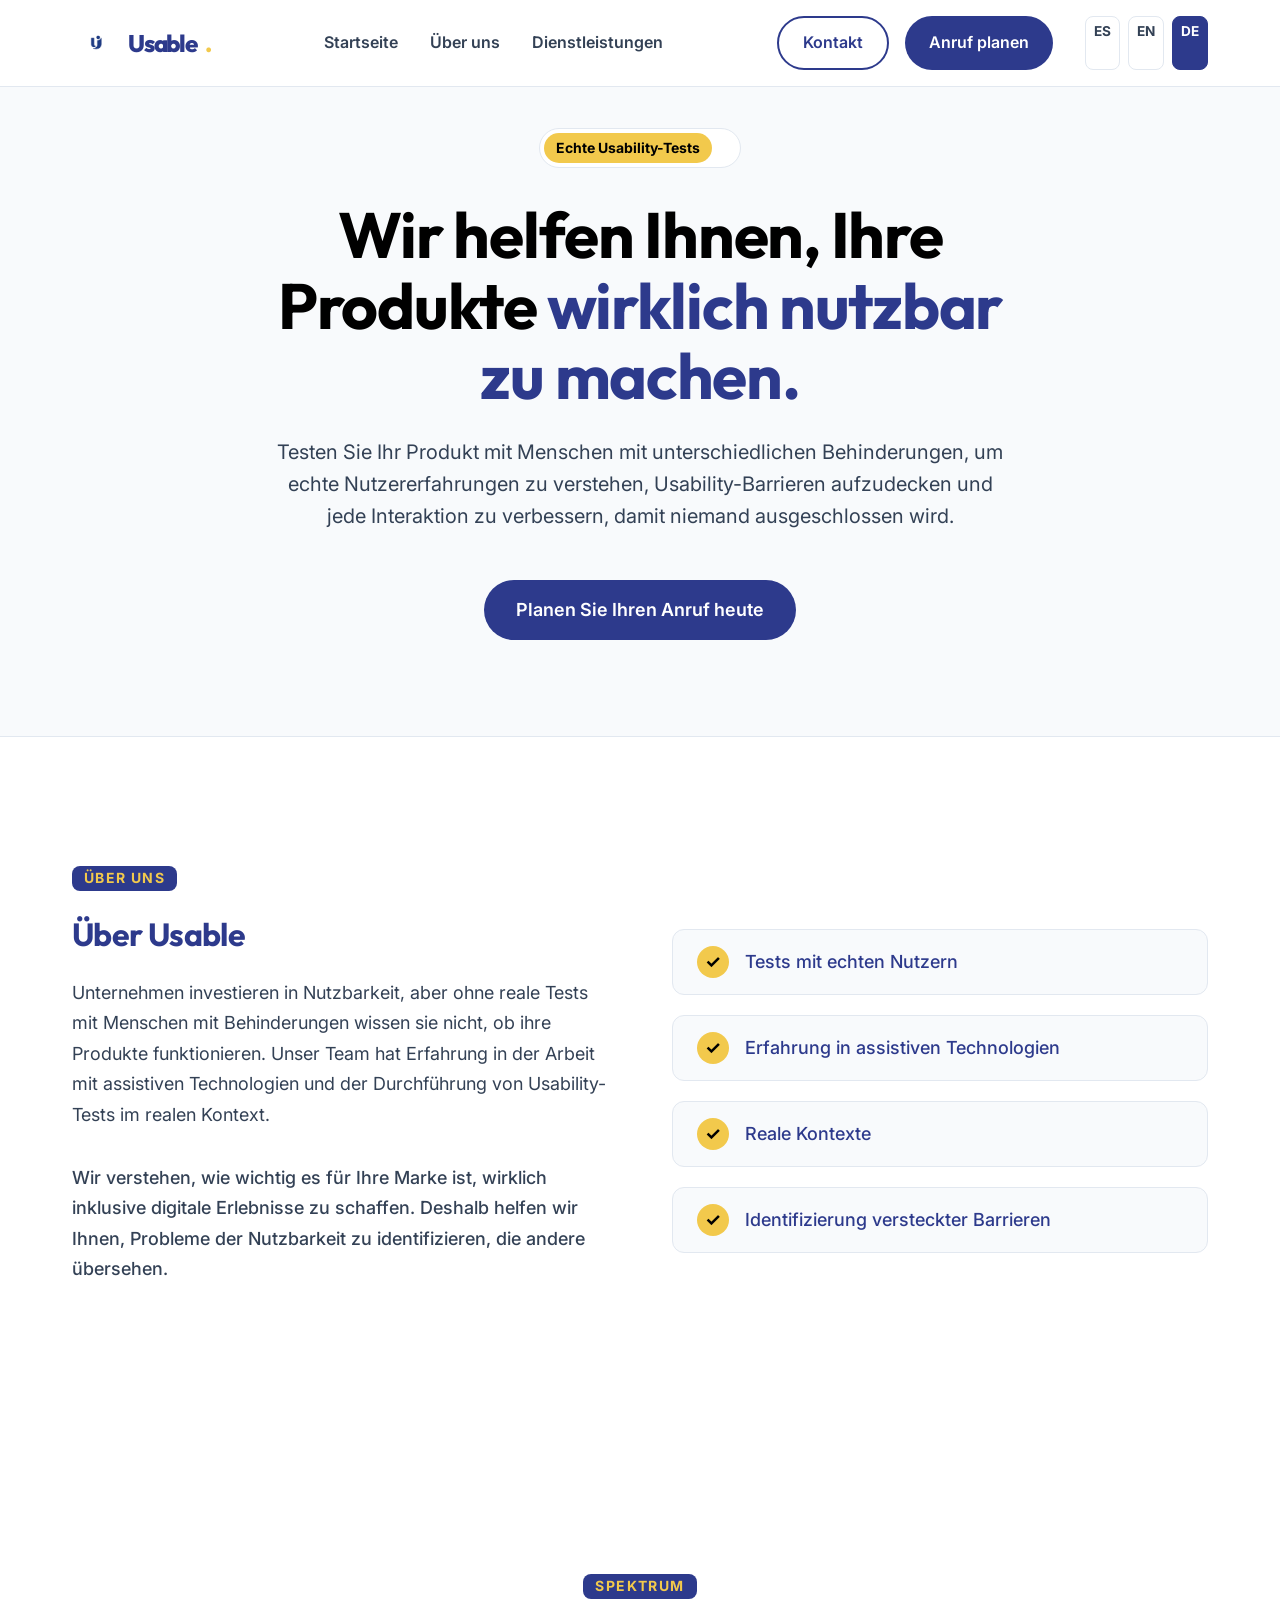
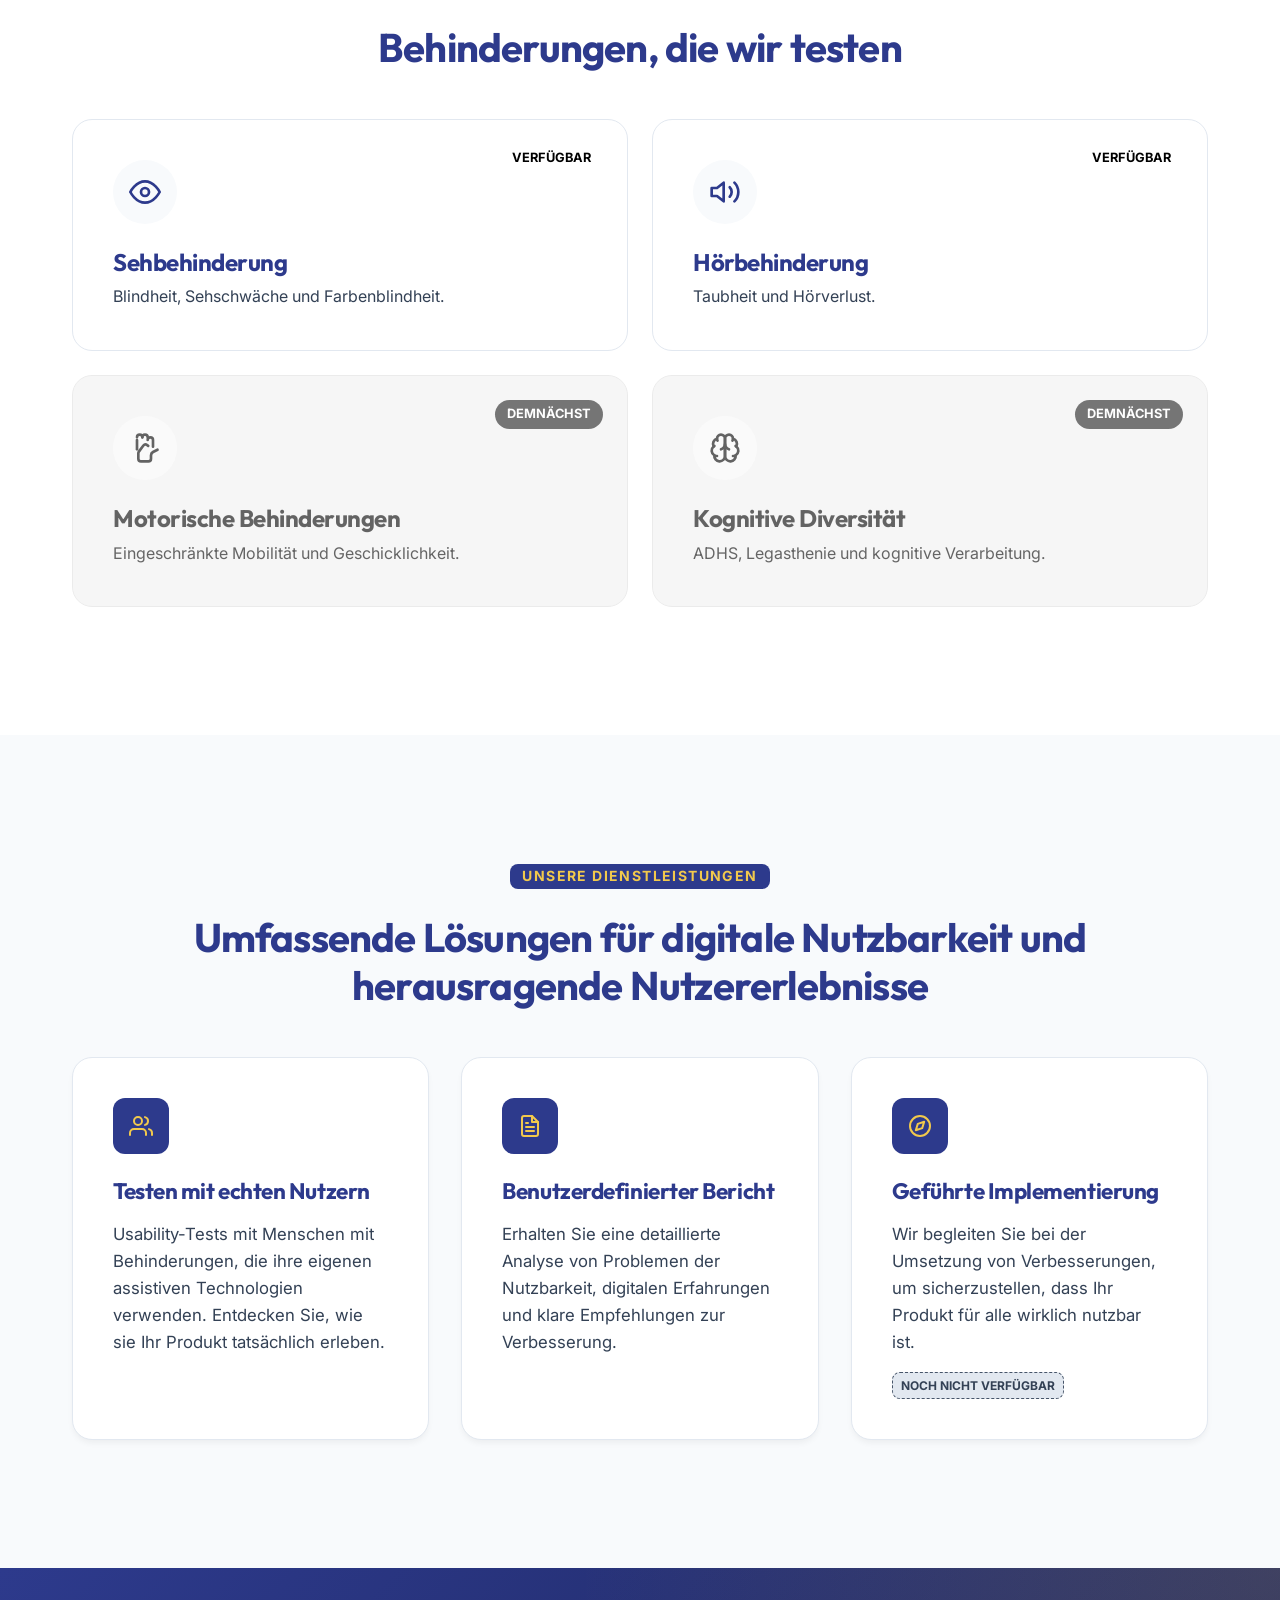
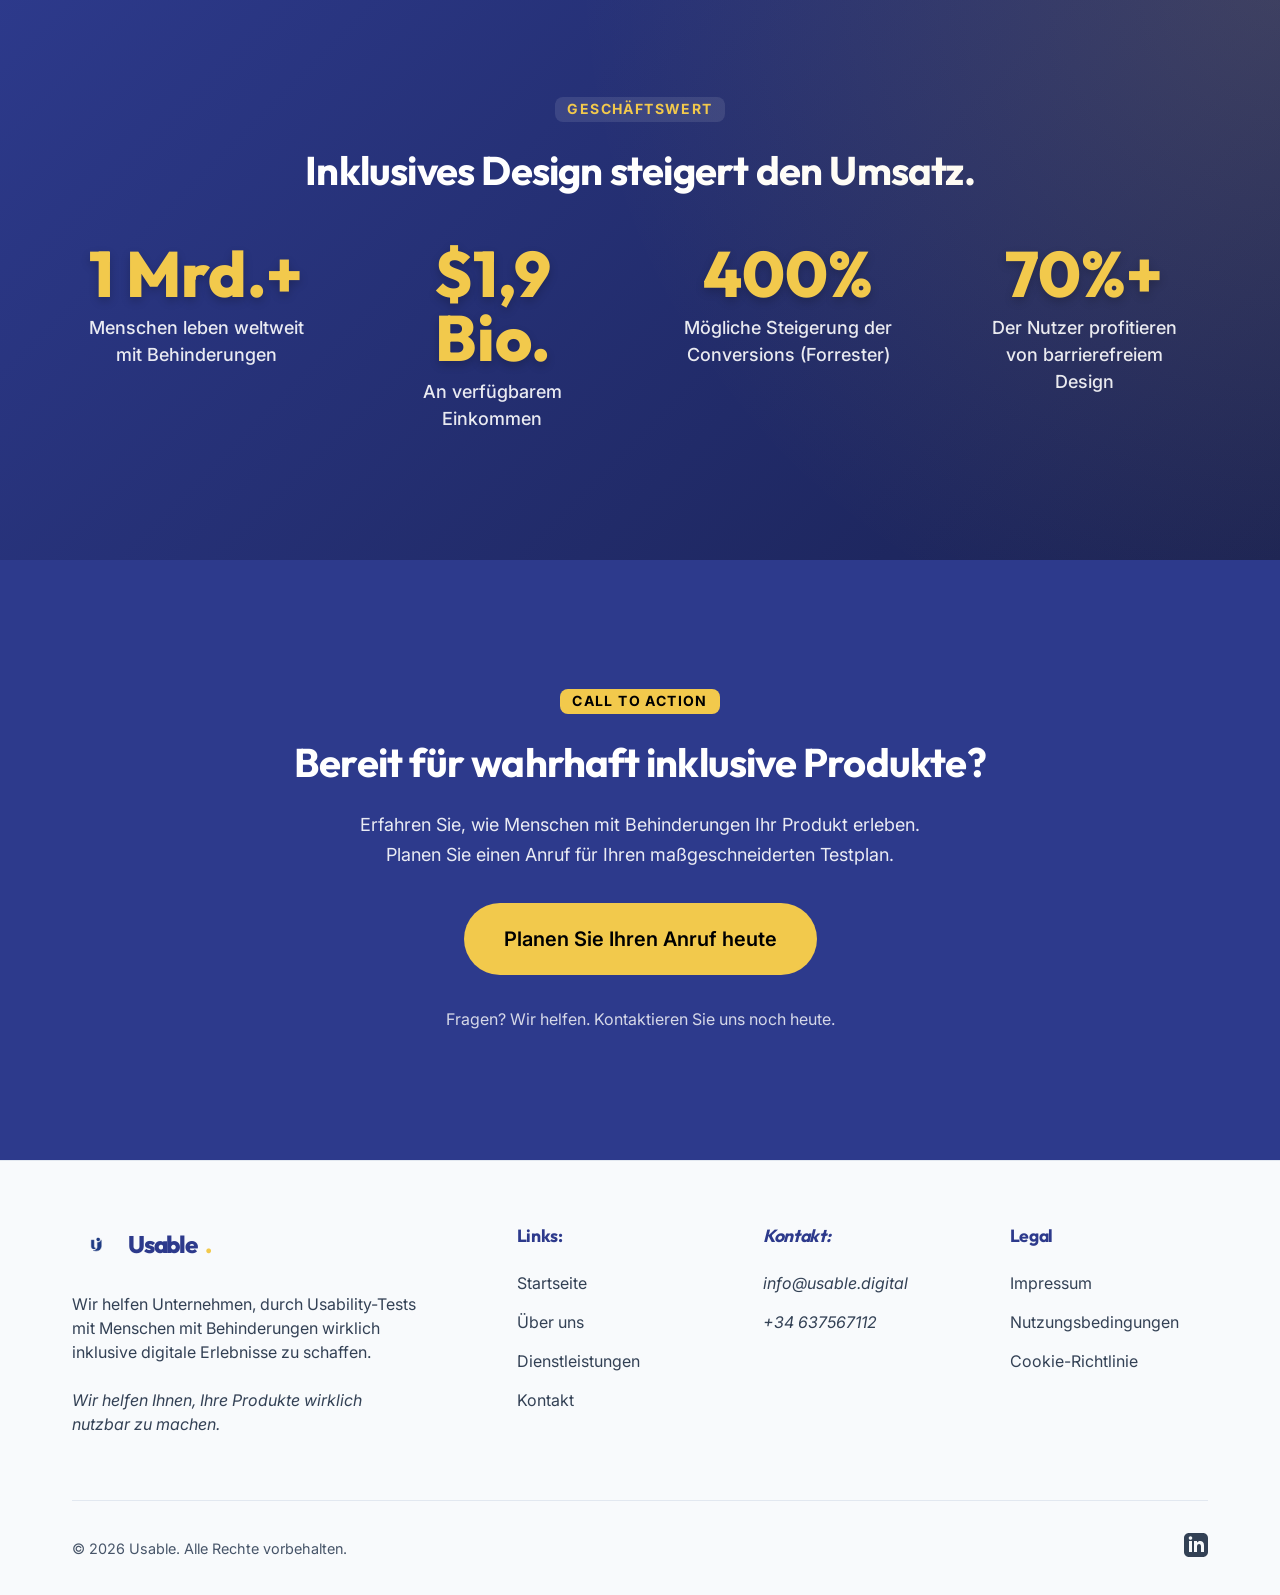
==== de/index.html @ 9494ae0f "Remove Why Choose Usable section and rename unlocked to available" ====
<!DOCTYPE html>
<html lang="de">
<head>
    <meta charset="UTF-8">
    <meta name="viewport" content="width=device-width, initial-scale=1.0">
    <title>Usable | Inklusive digitale Erlebnisse</title>
    <meta name="description" content="Wir helfen Unternehmen, durch Usability-Tests mit Menschen mit Behinderungen wirklich inklusive digitale Erlebnisse zu schaffen.">
    <!-- Google Fonts -->
    <link rel="preconnect" href="https://fonts.googleapis.com">
    <link rel="preconnect" href="https://fonts.gstatic.com" crossorigin>
    <link href="https://fonts.googleapis.com/css2?family=Inter:wght@400;500;600;700&family=Outfit:wght@500;700;800&display=swap" rel="stylesheet">
    <link rel="stylesheet" href="../style.css">
</head>
<body>
    <!-- Enlace de Salto Accesible -->
    <a href="#main-content" class="skip-link">Zum Hauptinhalt springen</a>

    <!-- Navegación -->
    <header role="banner" class="header">
        <nav class="navbar" aria-label="Hauptnavigation">
            <div class="container nav-content">
                <a href="#" class="logo" aria-label="Startseite Usable">
                    <img src="../logo.png" alt="" class="brand-logo" aria-hidden="true">
                    Usable<span class="dot" aria-hidden="true">.</span>
                </a>
                <ul class="nav-links">
                    <li><a href="#inicio">Startseite</a></li>
                    <li><a href="#sobre-nosotros">Über uns</a></li>
                    <li><a href="#servicios">Dienstleistungen</a></li>
                </ul>
                <div class="nav-actions">
                    <a href="#contacto" class="btn btn-outline" aria-label="Kontakt">Kontakt</a>
                    <a href="https://calendly.com/ricardo-team-nexio/30min?locale=de" target="_blank" rel="noopener noreferrer" class="btn btn-primary" aria-label="Planen Sie Ihren Anruf heute auf Calendly">Anruf planen</a>
                    <div class="lang-switcher">
                        <a href="/index.html" aria-label="Español">ES</a>
                        <a href="/en/index.html" aria-label="English">EN</a>
                        <a href="/de/index.html" class="active" aria-label="Deutsch">DE</a>
                    </div>
                </div>
            </div>
        </nav>
    </header>

    <main id="main-content" role="main" tabindex="-1">
        <!-- Inicio / Hero -->
        <section class="hero" id="inicio" aria-labelledby="hero-heading">
            <div class="container hero-content">
                <div class="pill-badge" role="status" aria-label="Hauptfokus">
                    <span class="badge-new">Echte Usability-Tests</span>
                </div>
                
                <h1 id="hero-heading" class="hero-title">Wir helfen Ihnen, Ihre Produkte <span class="highlight-text">wirklich nutzbar zu machen.</span></h1>
                
                <p class="hero-subtitle">Testen Sie Ihr Produkt mit Menschen mit unterschiedlichen Behinderungen, um echte Nutzererfahrungen zu verstehen, Usability-Barrieren aufzudecken und jede Interaktion zu verbessern, damit niemand ausgeschlossen wird.</p>
                
                <div class="hero-cta">
                    <a href="https://calendly.com/ricardo-team-nexio/30min?locale=de" target="_blank" rel="noopener noreferrer" class="btn btn-primary btn-large">Planen Sie Ihren Anruf heute</a>
                </div>
            </div>
        </section>

        <!-- About Us -->
        <section class="section about" id="sobre-nosotros" aria-labelledby="about-heading">
            <div class="container">
                <div class="grid-2-col align-center">
                    <div class="about-content">
                        <h2 class="section-label" id="about-heading">Über uns</h2>
                        <h3 class="section-heading-sm">Über Usable</h3>
                        <p class="section-text-lg">Unternehmen investieren in Nutzbarkeit, aber ohne reale Tests mit Menschen mit Behinderungen wissen sie nicht, ob ihre Produkte funktionieren. Unser Team hat Erfahrung in der Arbeit mit assistiven Technologien und der Durchführung von Usability-Tests im realen Kontext.</p>
                        
                        <p class="section-text-lg font-medium">Wir verstehen, wie wichtig es für Ihre Marke ist, wirklich inklusive digitale Erlebnisse zu schaffen. Deshalb helfen wir Ihnen, Probleme der Nutzbarkeit zu identifizieren, die andere übersehen.</p>
                    </div>
                    
                    <div class="about-features" aria-label="Wichtige Punkte von Usable">
                        <ul class="bullet-list">
                            <li>
                                <span class="list-icon" aria-hidden="true">✓</span>
                                <span>Tests mit echten Nutzern</span>
                            </li>
                            <li>
                                <span class="list-icon" aria-hidden="true">✓</span>
                                <span>Erfahrung in assistiven Technologien</span>
                            </li>
                            <li>
                                <span class="list-icon" aria-hidden="true">✓</span>
                                <span>Reale Kontexte</span>
                            </li>
                            <li>
                                <span class="list-icon" aria-hidden="true">✓</span>
                                <span>Identifizierung versteckter Barrieren</span>
                            </li>
                        </ul>
                    </div>
                </div>
            </div>
        </section>

        <!-- Behinderungen -->
        <section class="section disabilities" id="behinderungen" aria-labelledby="disabilities-heading">
            <div class="container">
                <div class="section-header text-center">
                    <h2 class="section-label">Spektrum</h2>
                    <h3 id="disabilities-heading" class="section-heading">Behinderungen, die wir testen</h3>
                </div>
                <div class="disabilities-grid">
                    <div class="disability-card unlocked">
                        <span class="disability-status">Verfügbar</span>
                        <div class="disability-icon">
                            <svg width="32" height="32" viewBox="0 0 24 24" fill="none" stroke="currentColor" stroke-width="2" stroke-linecap="round" stroke-linejoin="round"><path d="M1 12s4-8 11-8 11 8 11 8-4 8-11 8-11-8-11-8z"></path><circle cx="12" cy="12" r="3"></circle></svg>
                        </div>
                        <h4 class="disability-title">Sehbehinderung</h4>
                        <p class="disability-desc">Blindheit, Sehschwäche und Farbenblindheit.</p>
                    </div>
                    <div class="disability-card unlocked">
                        <span class="disability-status">Verfügbar</span>
                        <div class="disability-icon">
                            <svg width="32" height="32" viewBox="0 0 24 24" fill="none" stroke="currentColor" stroke-width="2" stroke-linecap="round" stroke-linejoin="round"><polygon points="11 5 6 9 2 9 2 15 6 15 11 19 11 5"></polygon><path d="M19.07 4.93a10 10 0 0 1 0 14.14M15.54 8.46a5 5 0 0 1 0 7.07"></path></svg>
                        </div>
                        <h4 class="disability-title">Hörbehinderung</h4>
                        <p class="disability-desc">Taubheit und Hörverlust.</p>
                    </div>
                    <div class="disability-card locked">
                        <span class="disability-status">Demnächst</span>
                        <div class="disability-icon">
                            <svg width="32" height="32" viewBox="0 0 24 24" fill="none" stroke="currentColor" stroke-width="2" stroke-linecap="round" stroke-linejoin="round"><path d="M18 11V6a2 2 0 0 0-2-2a2 2 0 0 0-2 2v0"></path><path d="M14 4a2 2 0 0 0-2-2a2 2 0 0 0-2 2v0"></path><path d="M10 4a2 2 0 0 0-2-2a2 2 0 0 0-2 2v0"></path><path d="M6 6v7"></path><path d="M21.4 13.3l-3.4 1.7a3 3 0 0 0-1.5 2.5v2.5a2 2 0 0 1-2 2H9a2 2 0 0 1-2-2v-4.1a2 2 0 0 1 .4-1.2l3.4-4.6a2 2 0 0 1 2.8-.3l.8.6"></path></svg>
                        </div>
                        <h4 class="disability-title">Motorische Behinderungen</h4>
                        <p class="disability-desc">Eingeschränkte Mobilität und Geschicklichkeit.</p>
                    </div>
                    <div class="disability-card locked">
                        <span class="disability-status">Demnächst</span>
                        <div class="disability-icon">
                            <svg width="32" height="32" viewBox="0 0 24 24" fill="none" stroke="currentColor" stroke-width="2" stroke-linecap="round" stroke-linejoin="round"><path d="M12 5a3 3 0 1 0-5.997.125 4 4 0 0 0-2.526 5.77 4 4 0 0 0 .556 6.588A4 4 0 1 0 12 18Z"></path><path d="M12 5a3 3 0 1 1 5.997.125 4 4 0 0 1 2.526 5.77 4 4 0 0 1-.556 6.588A4 4 0 1 1 12 18Z"></path><path d="M15 13a4.5 4.5 0 0 1-3-4 4.5 4.5 0 0 1-3 4"></path><path d="M17.599 6.5a3 3 0 0 0 .399-1.375"></path><path d="M6.002 5.125A3 3 0 0 0 6.401 6.5"></path><path d="M3.477 10.896a4 4 0 0 1 .585-.396"></path><path d="M19.938 10.5a4 4 0 0 1 .585.396"></path><path d="M6 18a4 4 0 0 1-1.967-.516"></path><path d="M19.967 17.484A4 4 0 0 1 18 18"></path></svg>
                        </div>
                        <h4 class="disability-title">Kognitive Diversität</h4>
                        <p class="disability-desc">ADHS, Legasthenie und kognitive Verarbeitung.</p>
                    </div>
                </div>
            </div>
        </section>

        <!-- Our Services -->
        <section class="section services bg-light" id="servicios" aria-labelledby="services-heading">
            <div class="container">
                <div class="section-header text-center">
                    <h2 class="section-label" id="services-heading">Unsere Dienstleistungen</h2>
                    <h3 class="section-heading">Umfassende Lösungen für digitale Nutzbarkeit und herausragende Nutzererlebnisse</h3>
                </div>
                
                <ul class="feature-grid">
                    <li class="feature-card">
                        <div class="feature-icon icon-primary" aria-hidden="true">
                            <svg width="24" height="24" viewBox="0 0 24 24" fill="none" stroke="currentColor" stroke-width="2" stroke-linecap="round" stroke-linejoin="round" aria-hidden="true" focusable="false"><path d="M17 21v-2a4 4 0 0 0-4-4H5a4 4 0 0 0-4 4v2"></path><circle cx="9" cy="7" r="4"></circle><path d="M23 21v-2a4 4 0 0 0-3-3.87"></path><path d="M16 3.13a4 4 0 0 1 0 7.75"></path></svg>
                        </div>
                        <h4 class="feature-title">Testen mit echten Nutzern</h4>
                        <p class="feature-text">Usability-Tests mit Menschen mit Behinderungen, die ihre eigenen assistiven Technologien verwenden. Entdecken Sie, wie sie Ihr Produkt tatsächlich erleben.</p>
                    </li>
                    <li class="feature-card">
                        <div class="feature-icon icon-primary" aria-hidden="true">
                            <svg width="24" height="24" viewBox="0 0 24 24" fill="none" stroke="currentColor" stroke-width="2" stroke-linecap="round" stroke-linejoin="round" aria-hidden="true" focusable="false"><path d="M14 2H6a2 2 0 0 0-2 2v16a2 2 0 0 0 2 2h12a2 2 0 0 0 2-2V8z"></path><polyline points="14 2 14 8 20 8"></polyline><line x1="16" y1="13" x2="8" y2="13"></line><line x1="16" y1="17" x2="8" y2="17"></line><polyline points="10 9 9 9 8 9"></polyline></svg>
                        </div>
                        <h4 class="feature-title">Benutzerdefinierter Bericht</h4>
                        <p class="feature-text">Erhalten Sie eine detaillierte Analyse von Problemen der Nutzbarkeit, digitalen Erfahrungen und klare Empfehlungen zur Verbesserung.</p>
                    </li>
                    <li class="feature-card">
                        <div class="feature-icon icon-primary" aria-hidden="true">
                            <svg width="24" height="24" viewBox="0 0 24 24" fill="none" stroke="currentColor" stroke-width="2" stroke-linecap="round" stroke-linejoin="round" aria-hidden="true" focusable="false"><circle cx="12" cy="12" r="10"></circle><path d="M16.2 7.8l-2 6.3-6.4 2.1 2-6.3z"></path></svg>
                        </div>
                        <h4 class="feature-title">Geführte Implementierung</h4>
                        <p class="feature-text">Wir begleiten Sie bei der Umsetzung von Verbesserungen, um sicherzustellen, dass Ihr Produkt für alle wirklich nutzbar ist.</p>
                        <span class="badge-soon">Noch nicht verfügbar</span>
                    </li>
                </ul>
            </div>
        </section>

        <!-- Geschäftswert (Stats) -->
        <section class="section business-value bg-primary-gradient text-white" id="vorteile" aria-labelledby="business-value-heading">
            <div class="container">
                <div class="text-center mb-4">
                    <h2 class="section-label label-light">Geschäftswert</h2>
                    <h3 id="business-value-heading" class="section-heading text-white">Inklusives Design steigert den Umsatz.</h3>
                </div>
                <div class="stats-row">
                    <div class="stat-item">
                        <span class="stat-number">1 Mrd.+</span>
                        <p class="stat-text">Menschen leben weltweit mit Behinderungen</p>
                    </div>
                    <div class="stat-item">
                        <span class="stat-number">$1,9 Bio.</span>
                        <p class="stat-text">An verfügbarem Einkommen</p>
                    </div>
                    <div class="stat-item">
                        <span class="stat-number">400%</span>
                        <p class="stat-text">Mögliche Steigerung der Conversions (Forrester)</p>
                    </div>
                    <div class="stat-item">
                        <span class="stat-number">70%+</span>
                        <p class="stat-text">Der Nutzer profitieren von barrierefreiem Design</p>
                    </div>
                </div>
            </div>
        </section>

        <!-- Call to Action -->
        <section class="section cta-section" id="contacto" aria-labelledby="cta-heading">
            <div class="container">
                <div class="cta-wrapper text-center">
                    <h2 class="section-label">Call to Action</h2>
                    <h3 id="cta-heading" class="section-heading">Bereit für wahrhaft inklusive Produkte?</h3>
                    <p class="section-text-lg">Erfahren Sie, wie Menschen mit Behinderungen Ihr Produkt erleben. Planen Sie einen Anruf für Ihren maßgeschneiderten Testplan.</p>
                    
                    <div class="cta-buttons">
                        <a href="https://calendly.com/ricardo-team-nexio/30min?locale=de" target="_blank" rel="noopener noreferrer" class="btn btn-primary btn-large cta-btn">Planen Sie Ihren Anruf heute</a>
                    </div>
                    
                    <p class="cta-footer-text">Fragen? Wir helfen. Kontaktieren Sie uns noch heute.</p>
                </div>
            </div>
        </section>
    </main>

    <!-- Footer -->
    <footer class="footer" role="contentinfo">
        <div class="container">
            <div class="footer-grid">
                <div class="footer-brand">
                    <a href="#" class="logo" aria-label="Startseite Usable">
                        <img src="../logo.png" alt="" class="brand-logo" aria-hidden="true">
                        Usable<span class="dot" aria-hidden="true">.</span>
                    </a>
                    <p>Wir helfen Unternehmen, durch Usability-Tests mit Menschen mit Behinderungen wirklich inklusive digitale Erlebnisse zu schaffen.</p>
                    <p class="font-italic mt-1">Wir helfen Ihnen, Ihre Produkte wirklich nutzbar zu machen.</p>
                </div>
                
                <nav class="footer-links" aria-label="Seitens-Links">
                    <h4>Links:</h4>
                    <ul class="clean-list">
                        <li><a href="#inicio">Startseite</a></li>
                        <li><a href="#sobre-nosotros">Über uns</a></li>
                        <li><a href="#servicios">Dienstleistungen</a></li>
                        <li><a href="#contacto">Kontakt</a></li>
                    </ul>
                </nav>
                
                <address class="footer-links contact-info" aria-label="Kontaktinformationen">
                    <h4>Kontakt:</h4>
                    <ul class="clean-list">
                        <li><a href="mailto:info@usable.digital">info@usable.digital</a></li>
                        <li><a href="tel:+34637567112">+34 637567112</a></li>
                    </ul>
                </address>

                <nav class="footer-links" aria-label="Rechtliche Links">
                    <h4>Legal</h4>
                    <ul class="clean-list">
                        <li><a href="#" data-open-modal="modal-legal">Impressum</a></li>
                        <li><a href="#" data-open-modal="modal-terms">Nutzungsbedingungen</a></li>
                        <li><a href="#" data-open-modal="modal-cookies">Cookie-Richtlinie</a></li>
                    </ul>
                </nav>
            </div>
            
            <div class="footer-bottom">
                <p>&copy; 2026 Usable. Alle Rechte vorbehalten.</p>
                <div class="footer-socials">
                    <a href="https://www.linkedin.com/company/usabledigital/" target="_blank" rel="noopener noreferrer" aria-label="Folge uns auf LinkedIn">
                        <svg width="24" height="24" viewBox="0 0 24 24" fill="currentColor" aria-hidden="true" focusable="false"><path d="M19 0h-14c-2.761 0-5 2.239-5 5v14c0 2.761 2.239 5 5 5h14c2.762 0 5-2.239 5-5v-14c0-2.761-2.238-5-5-5zm-11 19h-3v-11h3v11zm-1.5-12.268c-.966 0-1.75-.79-1.75-1.764s.784-1.764 1.75-1.764 1.75.79 1.75 1.764-.783 1.764-1.75 1.764zm13.5 12.268h-3v-5.604c0-3.368-4-3.113-4 0v5.604h-3v-11h3v1.765c1.396-2.586 7-2.777 7 2.476v6.759z"/></svg>
                    </a>
                </div>
            </div>
        </div>
    </footer>

    <!-- Modals -->
    <dialog id="modal-legal" class="modal" aria-label="Impressum">
        <div class="modal-content">
            <div class="modal-header">
                <h3>Impressum</h3>
                <button class="close-modal" aria-label="Modal schließen" data-close="modal-legal">×</button>
            </div>
            <div class="modal-body">
                <p>Diese Website wird von NEXIO betrieben. Alle Inhalte, Marken und Daten auf dieser Website, einschließlich, aber nicht beschränkt auf Software, Datenbanken, Texte, Grafiken, Symbole, Hyperlinks, private Informationen, Designs und Vereinbarungen, sind Eigentum von NEXIO oder von NEXIO lizenziert und daher durch lokale und internationale Gesetze und Verträge vor Verletzungen geschützt.</p>
            </div>
        </div>
    </dialog>

    <dialog id="modal-terms" class="modal" aria-label="Nutzungsbedingungen und Datenschutzrichtlinie">
        <div class="modal-content">
            <div class="modal-header">
                <h3>Nutzungsbedingungen & Datenschutzrichtlinie</h3>
                <button class="close-modal" aria-label="Modal schließen" data-close="modal-terms">×</button>
            </div>
            <div class="modal-body">
                <p>Durch den Zugriff auf und die Nutzung dieses Dienstes akzeptieren Sie und stimmen zu, an die Bedingungen und Bestimmungen dieser Vereinbarung gebunden zu sein. Darüber hinaus unterliegen Sie bei der Nutzung dieser speziellen Dienste allen veröffentlichten Richtlinien oder Regeln, die für solche Dienste gelten. Jede Teilnahme an diesem Dienst stellt eine Annahme dieser Vereinbarung dar. Wenn Sie nicht einverstanden sind, sich an das Obige zu halten, nutzen Sie diesen Dienst bitte nicht.</p>
                <p>Wir nehmen Ihre Privatsphäre ernst und werden alle Maßnahmen ergreifen, um Ihre persönlichen Daten zu schützen. Alle erhaltenen persönlichen Informationen werden nur zur Erfüllung Ihrer Bestellung verwendet. Wir werden Ihre Informationen an niemanden verkaufen oder weitergeben.</p>
            </div>
        </div>
    </dialog>

    <dialog id="modal-cookies" class="modal" aria-label="Cookie-Richtlinie">
        <div class="modal-content">
            <div class="modal-header">
                <h3>Cookie-Richtlinie</h3>
                <button class="close-modal" aria-label="Modal schließen" data-close="modal-cookies">×</button>
            </div>
            <div class="modal-body">
                <p>Diese Website verwendet Cookies, um Ihre Erfahrung zu verbessern, während Sie durch die Website navigieren. Von diesen werden die als notwendig eingestuften Cookies in Ihrem Browser gespeichert, da sie für das Funktionieren grundlegender Website-Funktionen unerlässlich sind. Wir verwenden auch Cookies von Drittanbietern, die uns helfen zu analysieren und zu verstehen, wie Sie diese Website nutzen. Diese Cookies werden in Ihrem Browser nur mit Ihrer Zustimmung gespeichert. Sie haben auch die Möglichkeit, diese Cookies abzulehnen. Das Ablehnen einiger dieser Cookies kann jedoch Ihr Surferlebnis beeinträchtigen.</p>
            </div>
        </div>
    </dialog>

    <script src="../script.js"></script>
</body>
</html>
---- style.css ----
:root {
  /* Colors - High-end modern theme based on Usable.es branding (WCAG 2.2 Compliant) */
  --bg-color: #ffffff; /* White background for content */
  --bg-light: #f8fafc; /* Very light grey for section distinction */
  
  --surface-1: #ffffff;
  --surface-2: #f1f5f9;
  --surface-3: #e2e8f0;
  
  --border-color: #e2e8f0;
  --border-highlight: #cbd5e1;
  
  --text-primary: #000000; /* Black text for main content */
  --text-secondary: #334155; /* Dark grey for secondary text to ensure high contrast */
  --text-muted: #475569;
  
  /* Accents */
  --primary: #2D3A8C; /* Deep Blue - Usable Brand */
  --primary-hover: #1e2865;
  --accent-1: #F2C94C; /* Yellow - Call to Action Accent */
  --accent-1-hover: #e0b63b;
  
  --success: #10b981;
  --error: #ef4444;

  /* Typography */
  --font-sans: 'Inter', -apple-system, BlinkMacSystemFont, "Segoe UI", Roboto, Helvetica, Arial, sans-serif;
  --font-heading: 'Outfit', var(--font-sans);
  
  /* Utilities */
  --radius-sm: 8px;
  --radius-md: 12px;
  --radius-lg: 20px;
  --radius-xl: 32px;
  --radius-pill: 9999px;
  
  --transition: 0.3s cubic-bezier(0.4, 0, 0.2, 1);
  
  --glass-bg: rgba(255, 255, 255, 0.95); 
  --glass-border: 1px solid rgba(0, 0, 0, 0.05);
}

* {
  margin: 0;
  padding: 0;
  box-sizing: border-box;
}

html {
  font-size: 16px;
  scroll-behavior: smooth;
}

/* Accessibility: Focus visible ring */
*:focus-visible {
  outline: 3px solid var(--accent-1);
  outline-offset: 3px;
  border-radius: 2px;
}

/* Accessibility: Reduced Motion */
@media (prefers-reduced-motion: reduce) {
  html {
    scroll-behavior: auto;
  }
  * {
    animation-duration: 0.01ms !important;
    animation-iteration-count: 1 !important;
    transition-duration: 0.01ms !important;
    scroll-behavior: auto !important;
  }
}

body {
  font-family: var(--font-sans);
  background-color: var(--bg-color);
  color: var(--text-primary);
  line-height: 1.6;
  -webkit-font-smoothing: antialiased;
  -moz-osx-font-smoothing: grayscale;
  overflow-x: hidden;
}

.bg-light {
  background-color: var(--bg-light);
}

ul, ol {
  list-style: none;
}
.clean-list {
  padding: 0;
  margin: 0;
}

.font-medium { font-weight: 500; }
.font-italic { font-style: italic; }
.mt-1 { margin-top: 0.5rem; }

h1, h2, h3, h4, h5, h6 {
  font-family: var(--font-heading);
  line-height: 1.2;
  font-weight: 700;
  letter-spacing: -0.02em;
  color: var(--primary); /* Deep Blue headers */
}

a {
  color: inherit;
  text-decoration: none;
  transition: color var(--transition);
}

a:hover, a:focus {
  text-decoration: underline;
  text-decoration-thickness: 2px;
  text-underline-offset: 4px;
}

.btn:hover, .btn:focus {
  text-decoration: none;
}

.skip-link {
  position: absolute;
  top: -60px;
  left: 0;
  background-color: var(--accent-1);
  color: #000;
  padding: 0.75rem 1.5rem;
  z-index: 9999;
  font-weight: 700;
  transition: top 0.2s ease;
  border-bottom-right-radius: var(--radius-md);
}
.skip-link:focus {
  top: 0;
  outline: none;
}

.container {
  width: 100%;
  max-width: 1200px;
  margin: 0 auto;
  padding: 0 2rem;
}

.section {
  padding: 6rem 0;
  position: relative;
}
@media (min-width: 768px) {
  .section { padding: 8rem 0; }
}

.section-label {
  font-family: var(--font-sans);
  font-size: 0.875rem;
  font-weight: 700;
  text-transform: uppercase;
  letter-spacing: 0.1em;
  color: var(--accent-1);
  background: var(--primary);
  display: inline-block;
  padding: 0.25rem 0.75rem;
  border-radius: var(--radius-sm);
  margin-bottom: 1.5rem;
}

.text-error { color: var(--error); }
.text-success { color: var(--success); }

.section-heading {
  font-size: 2.5rem;
  margin-bottom: 1.5rem;
}
.section-heading-sm {
  font-size: 2rem;
  margin-bottom: 1.5rem;
}

.section-text-lg {
  font-size: 1.125rem;
  color: var(--text-secondary);
  max-width: 600px;
  margin-bottom: 2rem;
  line-height: 1.7;
}

.text-center { text-align: center; }
.text-center .section-text-lg { margin-left: auto; margin-right: auto; }

.grid-2-col {
  display: grid;
  grid-template-columns: 1fr;
  gap: 2rem;
}
@media (min-width: 768px) {
  .grid-2-col {
    grid-template-columns: 1fr 1fr;
    gap: 4rem;
  }
}

.align-center {
  align-items: center;
}

/* Buttons */
.btn {
  display: inline-flex;
  align-items: center;
  justify-content: center;
  padding: 0.75rem 1.5rem;
  font-size: 1rem;
  font-weight: 600;
  border-radius: var(--radius-pill);
  transition: all var(--transition);
  cursor: pointer;
  border: none;
  font-family: var(--font-sans);
}

.btn-primary {
  background-color: var(--primary);
  color: #fff;
}
.btn-primary:hover, .btn-primary:focus {
  background-color: var(--primary-hover);
  transform: translateY(-2px);
  color: #fff;
}

.btn-secondary {
  background-color: var(--accent-1);
  color: #000;
}
.btn-secondary:hover, .btn-secondary:focus {
  background-color: var(--accent-1-hover);
  color: #000;
}

.btn-outline {
  background: transparent;
  color: var(--primary);
  border: 2px solid var(--primary);
}
.btn-outline:hover, .btn-outline:focus {
  background: rgba(45, 58, 140, 0.05); /* deep blue tint */
}

.btn-large {
  padding: 1rem 2rem;
  font-size: 1.125rem;
}

/* Navbar */
.navbar {
  position: fixed;
  top: 0;
  left: 0;
  width: 100%;
  z-index: 100;
  padding: 1rem 0;
  transition: all var(--transition);
  background: var(--bg-color);
  border-bottom: 1px solid var(--border-color);
}

.navbar.scrolled {
  background: var(--glass-bg);
  backdrop-filter: blur(16px);
  -webkit-backdrop-filter: blur(16px);
  padding: 0.75rem 0;
  box-shadow: 0 4px 6px -1px rgba(0, 0, 0, 0.05);
}

.nav-content {
  display: flex;
  justify-content: space-between;
  align-items: center;
}

.logo {
  display: inline-flex;
  align-items: center;
  gap: 0.5rem;
  font-family: var(--font-heading);
  font-size: 1.5rem;
  font-weight: 800;
  letter-spacing: -0.05em;
  color: var(--primary);
}
.brand-logo {
  height: 32px;
  width: auto;
  border-radius: var(--radius-sm);
}
.logo:hover, .logo:focus { text-decoration: none; }
.logo .dot { color: var(--accent-1); }

.nav-links {
  display: none;
  gap: 2rem;
}
@media (min-width: 768px) {
  .nav-links { display: flex; }
}

.nav-links a {
  font-size: 1rem;
  font-weight: 600;
  color: var(--text-secondary);
}
.nav-links a:hover, .nav-links a:focus {
  color: var(--primary);
}

.nav-actions {
  display: flex;
  gap: 1rem;
}
@media (max-width: 768px) {
  .nav-actions .btn-outline { display: none; }
}

/* Hero Section */
.hero {
  min-height: 80vh;
  display: flex;
  align-items: center;
  justify-content: center;
  padding-top: 8rem;
  padding-bottom: 6rem;
  text-align: center;
  background-color: var(--bg-light);
  border-bottom: 1px solid var(--border-color);
}

.hero-content {
  display: flex;
  flex-direction: column;
  align-items: center;
  max-width: 800px;
}

.pill-badge {
  display: inline-flex;
  align-items: center;
  padding: 0.25rem 1rem 0.25rem 0.25rem;
  background: var(--surface-1);
  border: 1px solid var(--border-color);
  border-radius: var(--radius-pill);
  font-size: 0.875rem;
  color: var(--primary);
  margin-bottom: 2rem;
  font-weight: 600;
}

.badge-new {
  background: var(--accent-1);
  color: #000;
  padding: 0.25rem 0.75rem;
  border-radius: var(--radius-pill);
  font-weight: 700;
  margin-right: 0.75rem;
}

.hero-title {
  font-size: 2.75rem;
  margin-bottom: 1.5rem;
  line-height: 1.1;
  color: black;
}
@media (min-width: 768px) {
  .hero-title { font-size: 4rem; }
}

.highlight-text {
  color: var(--primary);
}

.hero-subtitle {
  font-size: 1.25rem;
  color: var(--text-secondary);
  margin-bottom: 3rem;
  line-height: 1.6;
}

.hero-cta {
  display: flex;
  justify-content: center;
  width: 100%;
}

/* About Section */
.bullet-list {
  display: flex;
  flex-direction: column;
  gap: 1.25rem;
}

.bullet-list li {
  display: flex;
  align-items: center;
  gap: 1rem;
  font-size: 1.125rem;
  color: var(--primary);
  font-weight: 500;
  background: var(--bg-light);
  padding: 1rem 1.5rem;
  border-radius: var(--radius-md);
  border: 1px solid var(--border-color);
}

.list-icon {
  display: flex;
  align-items: center;
  justify-content: center;
  width: 32px;
  height: 32px;
  background: var(--accent-1);
  color: #000;
  border-radius: 50%;
  font-weight: bold;
}

/* Services */
.feature-grid {
  display: grid;
  grid-template-columns: 1fr;
  gap: 2rem;
  margin-top: 3rem;
}
@media (min-width: 768px) {
  .feature-grid { grid-template-columns: repeat(3, 1fr); }
}

.feature-card {
  padding: 2.5rem;
  background: var(--surface-1);
  border: 1px solid var(--border-color);
  border-radius: var(--radius-lg);
  box-shadow: 0 4px 6px -1px rgba(0, 0, 0, 0.05);
  transition: transform var(--transition);
}

.feature-card:hover, .feature-card:focus-within {
  transform: translateY(-5px);
  box-shadow: 0 10px 15px -3px rgba(0, 0, 0, 0.1);
}

.feature-icon {
  width: 56px;
  height: 56px;
  border-radius: var(--radius-md);
  display: flex;
  align-items: center;
  justify-content: center;
  margin-bottom: 1.5rem;
  background: var(--primary);
  color: var(--accent-1);
}

.feature-title {
  font-size: 1.4rem;
  margin-bottom: 1rem;
  color: var(--primary);
}

.feature-text {
  color: var(--text-secondary);
  font-size: 1.05rem;
  line-height: 1.6;
}

/* Alternating Rows (Reasons Section) */
.alternating-rows {
  display: flex;
  flex-direction: column;
  gap: 4rem;
  margin-top: 4rem;
}

.alt-row {
  display: grid;
  grid-template-columns: 1fr;
  gap: 2rem;
  align-items: center;
}
@media (min-width: 768px) {
  .alt-row {
    grid-template-columns: 1fr 1fr;
    gap: 4rem;
  }
  .alt-row.reverse .alt-content {
    order: 2;
  }
  .alt-row.reverse .alt-visual {
    order: 1;
  }
}

.alt-content {
  padding: 3rem;
  background: var(--surface-1);
  border-radius: var(--radius-lg);
  box-shadow: 0 10px 30px -10px rgba(0,0,0,0.05);
  position: relative;
  transition: transform var(--transition), box-shadow var(--transition);
}
.alt-content:hover {
  transform: translateY(-5px);
  box-shadow: 0 15px 35px -10px rgba(0,0,0,0.1);
}
.alt-content::before {
  content: '';
  position: absolute;
  top: 0; left: 0; bottom: 0;
  width: 6px;
  background: var(--accent-1);
  border-radius: var(--radius-lg) 0 0 var(--radius-lg);
}

.alt-title {
  font-size: 1.75rem;
  margin-bottom: 1rem;
  color: var(--primary);
}

.alt-text {
  color: var(--text-secondary);
  font-size: 1.125rem;
  line-height: 1.7;
}

.alt-visual {
  height: 300px;
  border-radius: var(--radius-lg);
  display: flex;
  align-items: center;
  justify-content: center;
  position: relative;
  overflow: hidden;
}

.shape-1 { background: linear-gradient(135deg, rgba(45, 58, 140, 0.1), rgba(45, 58, 140, 0.03)); }
.shape-2 { background: linear-gradient(135deg, rgba(242, 201, 76, 0.2), rgba(242, 201, 76, 0.05)); }
.shape-3 { background: linear-gradient(135deg, rgba(16, 185, 129, 0.1), rgba(16, 185, 129, 0.03)); }
.shape-4 { background: linear-gradient(135deg, rgba(45, 58, 140, 0.05), rgba(242, 201, 76, 0.1)); }

.alt-icon-wrapper {
  width: 96px;
  height: 96px;
  background: white;
  border-radius: 50%;
  display: flex;
  align-items: center;
  justify-content: center;
  box-shadow: 0 15px 35px -5px rgba(0,0,0,0.1);
  color: var(--primary);
  transition: transform var(--transition);
}
.alt-row:hover .alt-icon-wrapper {
  transform: scale(1.1) rotate(5deg);
}

/* Disabilities Grid */
.disabilities-grid {
  display: grid;
  grid-template-columns: 1fr;
  gap: 1.5rem;
  margin-top: 3rem;
}
@media (min-width: 768px) {
  .disabilities-grid {
    grid-template-columns: repeat(2, 1fr);
  }
}

.disability-card {
  padding: 2.5rem;
  background: var(--surface-1);
  border: 1px solid var(--border-color);
  border-radius: var(--radius-lg);
  position: relative;
  overflow: hidden;
  display: flex;
  flex-direction: column;
  transition: transform var(--transition), box-shadow var(--transition);
}

.disability-card.available:hover {
  transform: translateY(-5px);
  box-shadow: 0 10px 25px -5px rgba(0, 0, 0, 0.1);
  border-color: var(--primary);
}

.disability-card.locked {
  background: var(--surface-2);
  opacity: 0.8;
  filter: grayscale(100%);
}

.disability-status {
  position: absolute;
  top: 1.5rem;
  right: 1.5rem;
  font-size: 0.8rem;
  font-weight: 700;
  text-transform: uppercase;
  padding: 0.25rem 0.75rem;
  border-radius: var(--radius-pill);
}

.disability-card.available .disability-status {
  background: var(--success);
  color: white;
}

.disability-card.locked .disability-status {
  background: var(--text-muted);
  color: white;
}

.disability-icon {
  width: 64px;
  height: 64px;
  background: var(--bg-light);
  border-radius: 50%;
  display: flex;
  align-items: center;
  justify-content: center;
  margin-bottom: 1.5rem;
  color: var(--primary);
}

.disability-title {
  font-size: 1.5rem;
  margin-bottom: 0.5rem;
  color: var(--primary);
}

.disability-desc {
  color: var(--text-secondary);
  font-size: 1rem;
}

/* Coming Soon Badge */
.badge-soon {
  display: inline-block;
  background: var(--surface-3);
  color: var(--text-secondary);
  font-size: 0.75rem;
  font-weight: 700;
  text-transform: uppercase;
  padding: 0.2rem 0.5rem;
  border-radius: var(--radius-sm);
  margin-top: 1rem;
  border: 1px dashed var(--text-muted);
  animation: pulse 2s infinite;
}

@keyframes pulse {
  0% { opacity: 0.7; }
  50% { opacity: 1; }
  100% { opacity: 0.7; }
}

/* Business Value Stats */
.bg-primary-gradient {
  background: linear-gradient(135deg, var(--primary), #1a2254);
  position: relative;
  overflow: hidden;
}
.bg-primary-gradient::before {
  content: '';
  position: absolute;
  top: 0; left: 0; right: 0; bottom: 0;
  background: radial-gradient(circle at top right, rgba(242, 201, 76, 0.15), transparent 50%);
  pointer-events: none;
}
.text-white { color: #fff !important; }
.label-light { background: rgba(255, 255, 255, 0.1); color: var(--accent-1); }
.mb-4 { margin-bottom: 3rem; }

.stats-row {
  display: flex;
  flex-direction: column;
  gap: 3rem;
  margin-top: 3rem;
  position: relative;
  z-index: 1;
}
@media (min-width: 768px) {
  .stats-row {
    flex-direction: row;
    justify-content: space-around;
    text-align: center;
  }
}

.stat-item {
  flex: 1;
  display: flex;
  flex-direction: column;
  align-items: center;
  text-align: center;
  padding: 0 1rem;
}

.stat-number {
  font-family: var(--font-heading);
  font-size: 4rem;
  font-weight: 800;
  color: var(--accent-1);
  margin-bottom: 0.5rem;
  line-height: 1;
  text-shadow: 0 4px 10px rgba(0,0,0,0.2);
}

.stat-text {
  font-size: 1.125rem;
  color: rgba(255, 255, 255, 0.9);
  line-height: 1.5;
  font-weight: 500;
}

/* Call to Action */
.cta-section {
  background-color: var(--primary);
  color: #fff;
}

.cta-section .section-label {
  background: var(--accent-1);
  color: #000;
}

.cta-section .section-heading {
  color: #fff;
}

.cta-section .section-text-lg {
  color: rgba(255, 255, 255, 0.9);
}

.cta-buttons {
  margin-top: 2rem;
  margin-bottom: 2rem;
}

.cta-btn {
  background-color: var(--accent-1);
  color: #000;
  font-size: 1.25rem;
  padding: 1.25rem 2.5rem;
}
.cta-btn:hover, .cta-btn:focus {
  background-color: var(--accent-1-hover);
  color: #000;
}

.cta-footer-text {
  color: rgba(255, 255, 255, 0.8);
  font-size: 1rem;
  margin-top: 1.5rem;
}

/* Footer */
.footer {
  border-top: 1px solid var(--border-color);
  padding: 4rem 0 2rem;
  background: var(--bg-light);
}

.footer-grid {
  display: grid;
  grid-template-columns: 1fr;
  gap: 3rem;
  margin-bottom: 4rem;
}
@media (min-width: 768px) {
  .footer-grid { grid-template-columns: 2fr 1fr 1fr 1fr; }
}

.footer-brand p {
  color: var(--text-secondary);
  margin-top: 1.5rem;
  max-width: 350px;
  line-height: 1.5;
}

.footer-links h4 {
  font-size: 1.1rem;
  margin-bottom: 1.5rem;
  color: var(--primary);
}

.footer-links a {
  display: inline-block;
  color: var(--text-secondary);
  margin-bottom: 0.85rem;
  font-size: 1rem;
}

.footer-links a:hover, .footer-links a:focus {
  color: var(--primary);
}

.footer-bottom {
  border-top: 1px solid var(--border-color);
  padding-top: 2rem;
  display: flex;
  flex-direction: column;
  gap: 1.5rem;
  justify-content: space-between;
  align-items: center;
  color: var(--text-muted);
  font-size: 0.9rem;
}

@media (min-width: 768px) {
  .footer-bottom {
    flex-direction: row;
  }
}

.footer-socials {
  display: flex;
  gap: 1rem;
}

.footer-socials a {
  color: var(--text-secondary);
  transition: color var(--transition);
  display: block;
}

.footer-socials a:hover,
.footer-socials a:focus {
  color: var(--primary);
}

/* Modals */
.modal {
  border: none;
  border-radius: var(--radius-lg);
  box-shadow: 0 25px 50px -12px rgba(0, 0, 0, 0.25);
  background: var(--bg-color);
  color: var(--text-primary);
  width: 90%;
  max-width: 600px;
  padding: 0;
  margin: auto;
}

.modal::backdrop {
  background: rgba(0, 0, 0, 0.6);
  backdrop-filter: blur(4px);
}

.modal-content {
  display: flex;
  flex-direction: column;
}

.modal-header {
  display: flex;
  justify-content: space-between;
  align-items: center;
  padding: 1.5rem 2rem;
  border-bottom: 1px solid var(--border-color);
}

.modal-header h3 {
  margin: 0;
  font-size: 1.5rem;
}

.close-modal {
  background: transparent;
  border: none;
  font-size: 2rem;
  color: var(--text-secondary);
  cursor: pointer;
  line-height: 1;
  padding: 0 0.5rem;
  transition: color var(--transition);
}

.close-modal:hover {
  color: var(--error);
}

.modal-body {
  padding: 2rem;
  font-size: 1rem;
  line-height: 1.7;
  color: var(--text-secondary);
  max-height: 70vh;
  overflow-y: auto;
}
.modal-body p {
  margin-bottom: 1rem;
}
.modal-body p:last-child {
  margin-bottom: 0;
}

/* Language Switcher */
.lang-switcher {
  display: flex;
  gap: 0.5rem;
  margin-left: 1rem;
}

.lang-switcher a {
  padding: 0.25rem 0.5rem;
  font-size: 0.85rem;
  font-weight: 700;
  color: var(--text-secondary);
  border: 1px solid var(--border-color);
  border-radius: var(--radius-sm);
  text-decoration: none;
}

.lang-switcher a:hover,
.lang-switcher a.active {
  background: var(--primary);
  color: #fff;
  border-color: var(--primary);
}
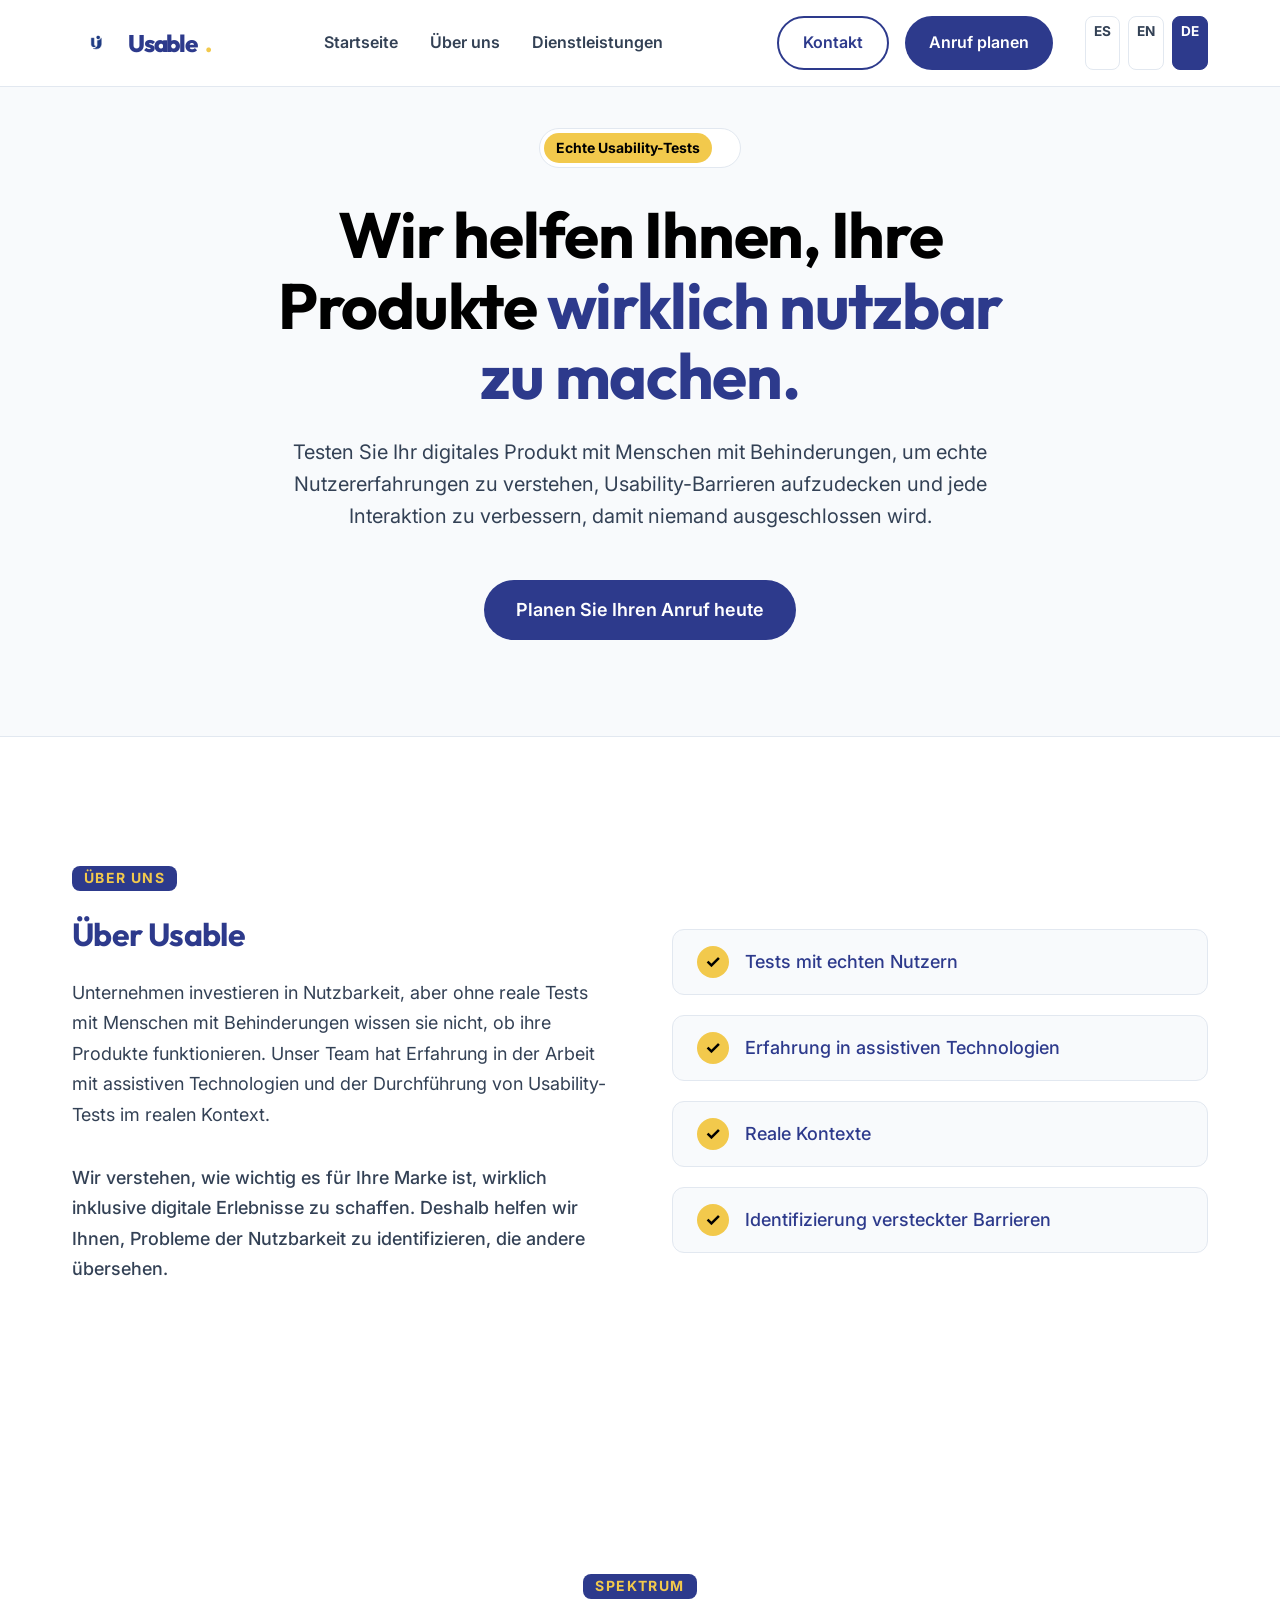
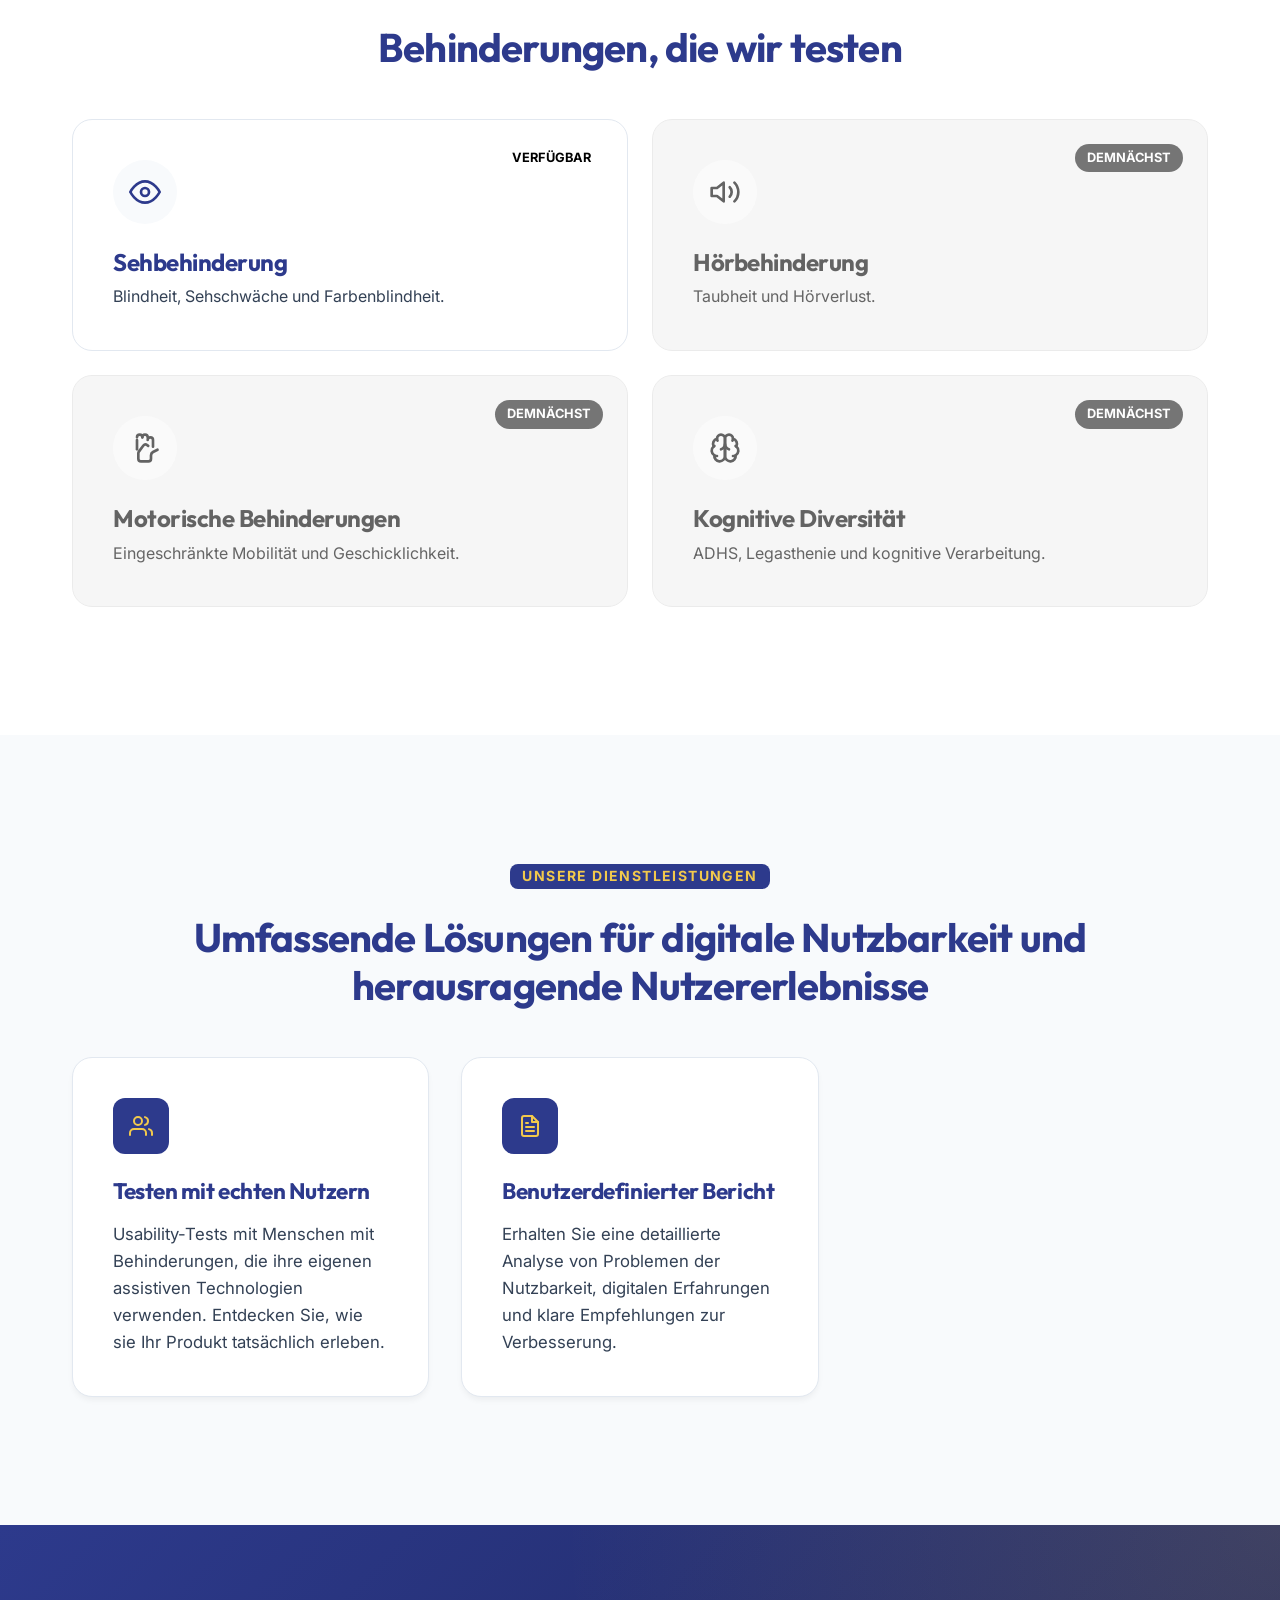
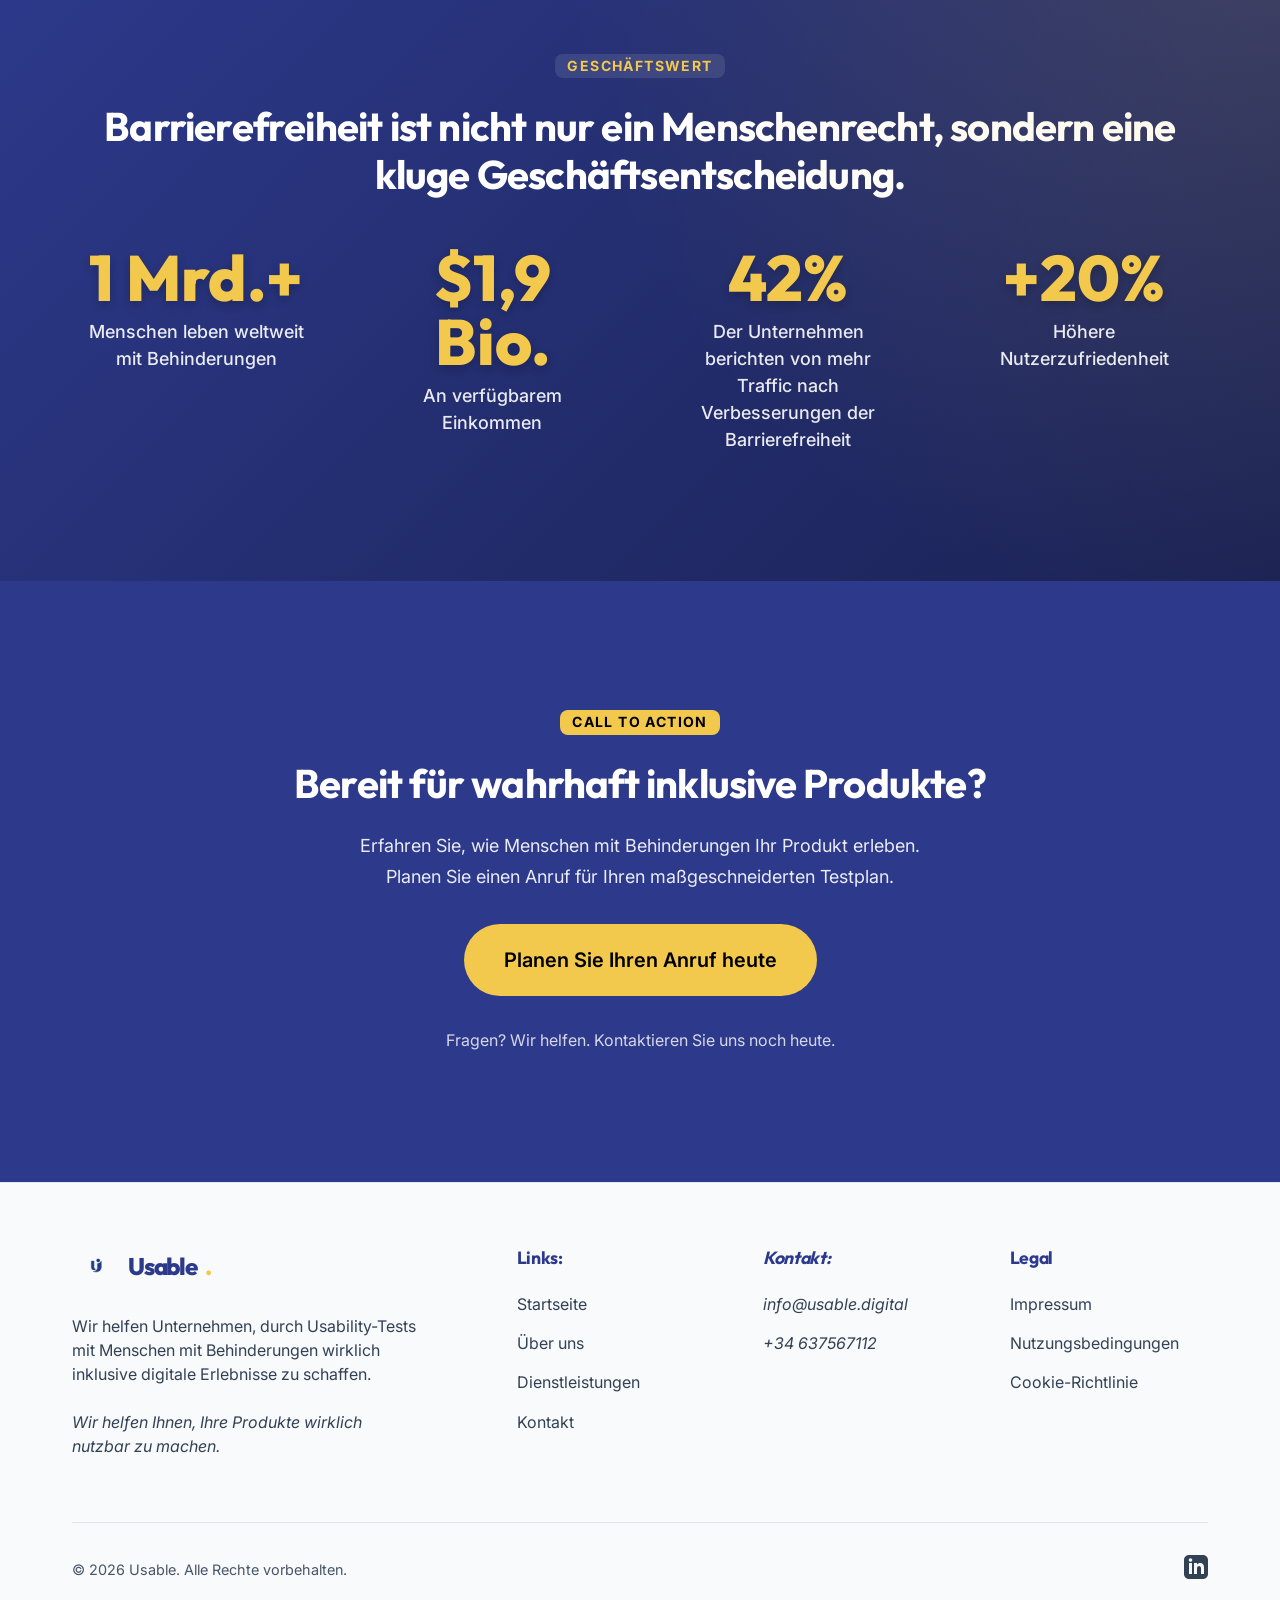
==== commit 431b90c0: "Update homepage content" ====
--- a/de/index.html
+++ b/de/index.html
@@ -51,7 +51,7 @@
                 
                 <h1 id="hero-heading" class="hero-title">Wir helfen Ihnen, Ihre Produkte <span class="highlight-text">wirklich nutzbar zu machen.</span></h1>
                 
-                <p class="hero-subtitle">Testen Sie Ihr Produkt mit Menschen mit unterschiedlichen Behinderungen, um echte Nutzererfahrungen zu verstehen, Usability-Barrieren aufzudecken und jede Interaktion zu verbessern, damit niemand ausgeschlossen wird.</p>
+                <p class="hero-subtitle">Testen Sie Ihr digitales Produkt mit Menschen mit Behinderungen, um echte Nutzererfahrungen zu verstehen, Usability-Barrieren aufzudecken und jede Interaktion zu verbessern, damit niemand ausgeschlossen wird.</p>
                 
                 <div class="hero-cta">
                     <a href="https://calendly.com/ricardo-team-nexio/30min?locale=de" target="_blank" rel="noopener noreferrer" class="btn btn-primary btn-large">Planen Sie Ihren Anruf heute</a>
@@ -111,8 +111,8 @@
                         <h4 class="disability-title">Sehbehinderung</h4>
                         <p class="disability-desc">Blindheit, Sehschwäche und Farbenblindheit.</p>
                     </div>
-                    <div class="disability-card unlocked">
-                        <span class="disability-status">Verfügbar</span>
+                    <div class="disability-card locked">
+                        <span class="disability-status">Demnächst</span>
                         <div class="disability-icon">
                             <svg width="32" height="32" viewBox="0 0 24 24" fill="none" stroke="currentColor" stroke-width="2" stroke-linecap="round" stroke-linejoin="round"><polygon points="11 5 6 9 2 9 2 15 6 15 11 19 11 5"></polygon><path d="M19.07 4.93a10 10 0 0 1 0 14.14M15.54 8.46a5 5 0 0 1 0 7.07"></path></svg>
                         </div>
@@ -162,14 +162,6 @@
                         <h4 class="feature-title">Benutzerdefinierter Bericht</h4>
                         <p class="feature-text">Erhalten Sie eine detaillierte Analyse von Problemen der Nutzbarkeit, digitalen Erfahrungen und klare Empfehlungen zur Verbesserung.</p>
                     </li>
-                    <li class="feature-card">
-                        <div class="feature-icon icon-primary" aria-hidden="true">
-                            <svg width="24" height="24" viewBox="0 0 24 24" fill="none" stroke="currentColor" stroke-width="2" stroke-linecap="round" stroke-linejoin="round" aria-hidden="true" focusable="false"><circle cx="12" cy="12" r="10"></circle><path d="M16.2 7.8l-2 6.3-6.4 2.1 2-6.3z"></path></svg>
-                        </div>
-                        <h4 class="feature-title">Geführte Implementierung</h4>
-                        <p class="feature-text">Wir begleiten Sie bei der Umsetzung von Verbesserungen, um sicherzustellen, dass Ihr Produkt für alle wirklich nutzbar ist.</p>
-                        <span class="badge-soon">Noch nicht verfügbar</span>
-                    </li>
                 </ul>
             </div>
         </section>
@@ -179,7 +171,7 @@
             <div class="container">
                 <div class="text-center mb-4">
                     <h2 class="section-label label-light">Geschäftswert</h2>
-                    <h3 id="business-value-heading" class="section-heading text-white">Inklusives Design steigert den Umsatz.</h3>
+                    <h3 id="business-value-heading" class="section-heading text-white">Barrierefreiheit ist nicht nur ein Menschenrecht, sondern eine kluge Geschäftsentscheidung.</h3>
                 </div>
                 <div class="stats-row">
                     <div class="stat-item">
@@ -191,12 +183,12 @@
                         <p class="stat-text">An verfügbarem Einkommen</p>
                     </div>
                     <div class="stat-item">
-                        <span class="stat-number">400%</span>
-                        <p class="stat-text">Mögliche Steigerung der Conversions (Forrester)</p>
+                        <span class="stat-number">42%</span>
+                        <p class="stat-text">Der Unternehmen berichten von mehr Traffic nach Verbesserungen der Barrierefreiheit</p>
                     </div>
                     <div class="stat-item">
-                        <span class="stat-number">70%+</span>
-                        <p class="stat-text">Der Nutzer profitieren von barrierefreiem Design</p>
+                        <span class="stat-number">+20%</span>
+                        <p class="stat-text">Höhere Nutzerzufriedenheit</p>
                     </div>
                 </div>
             </div>
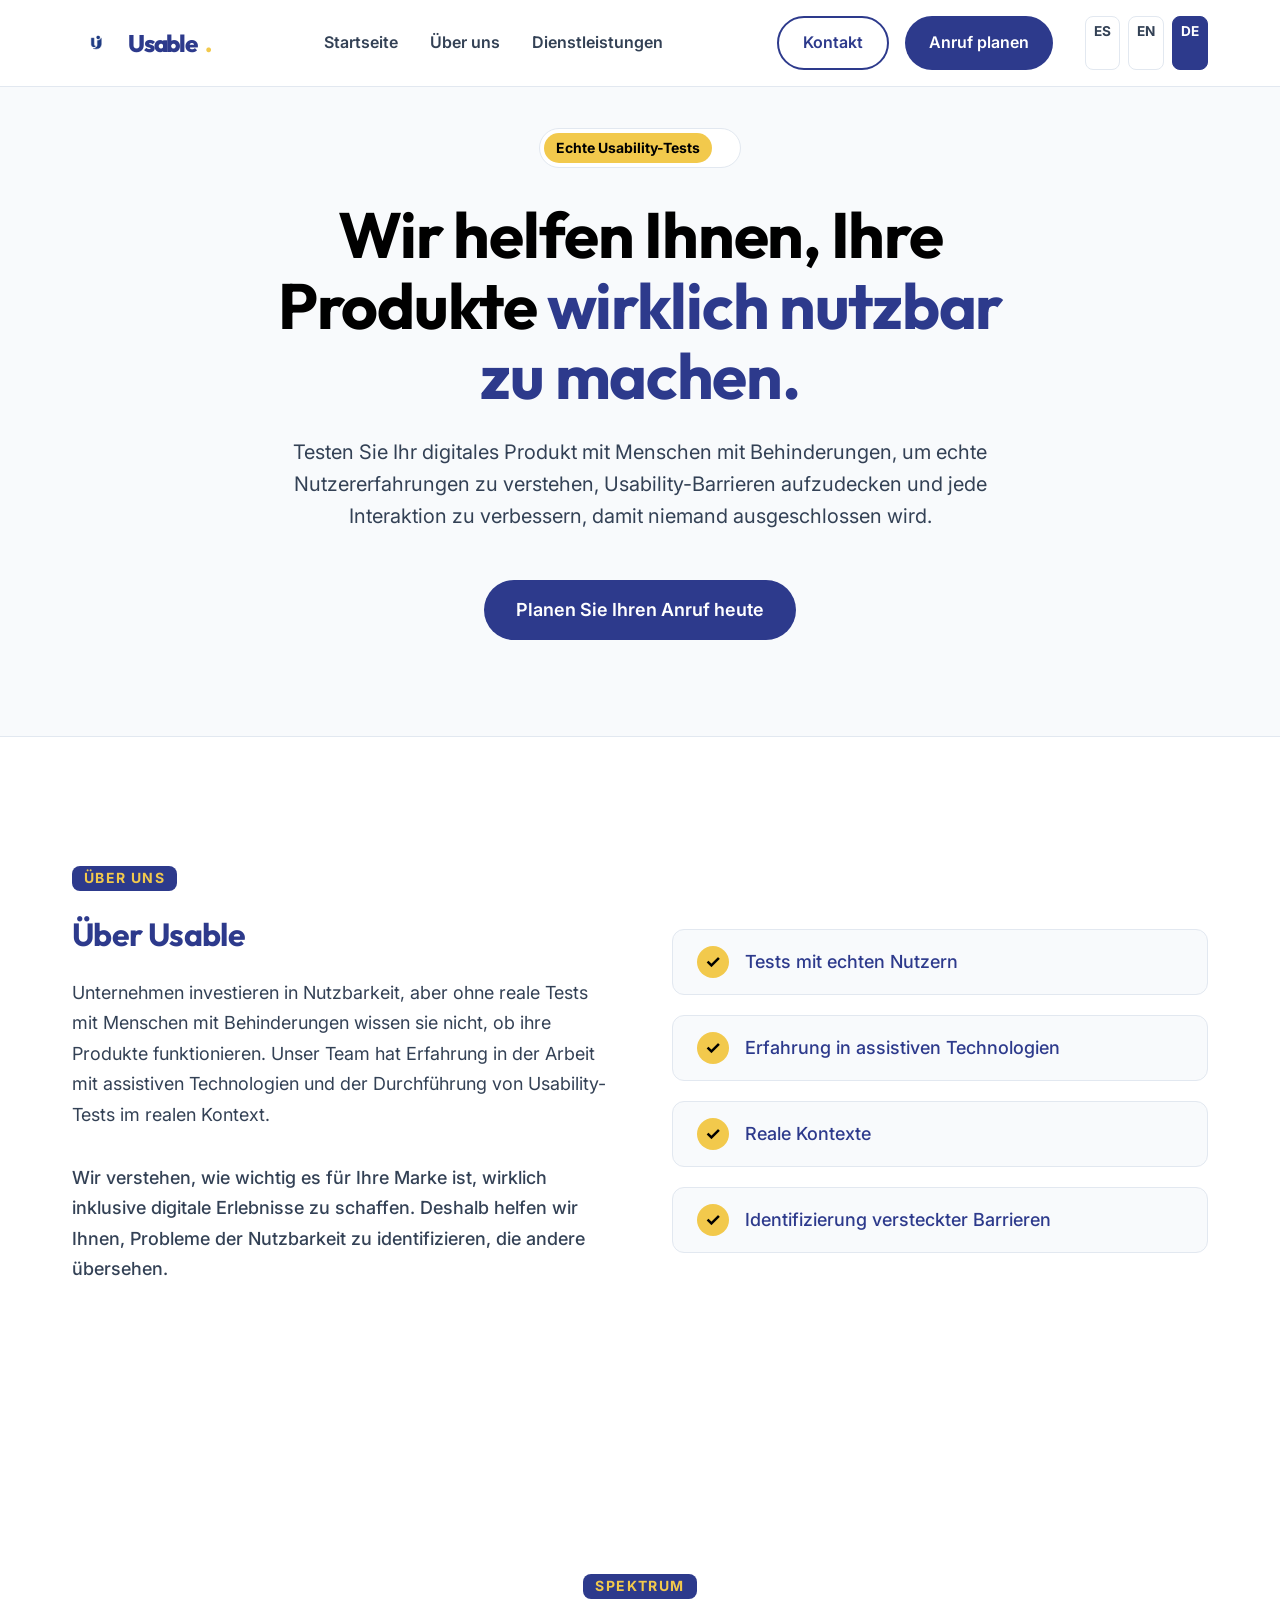
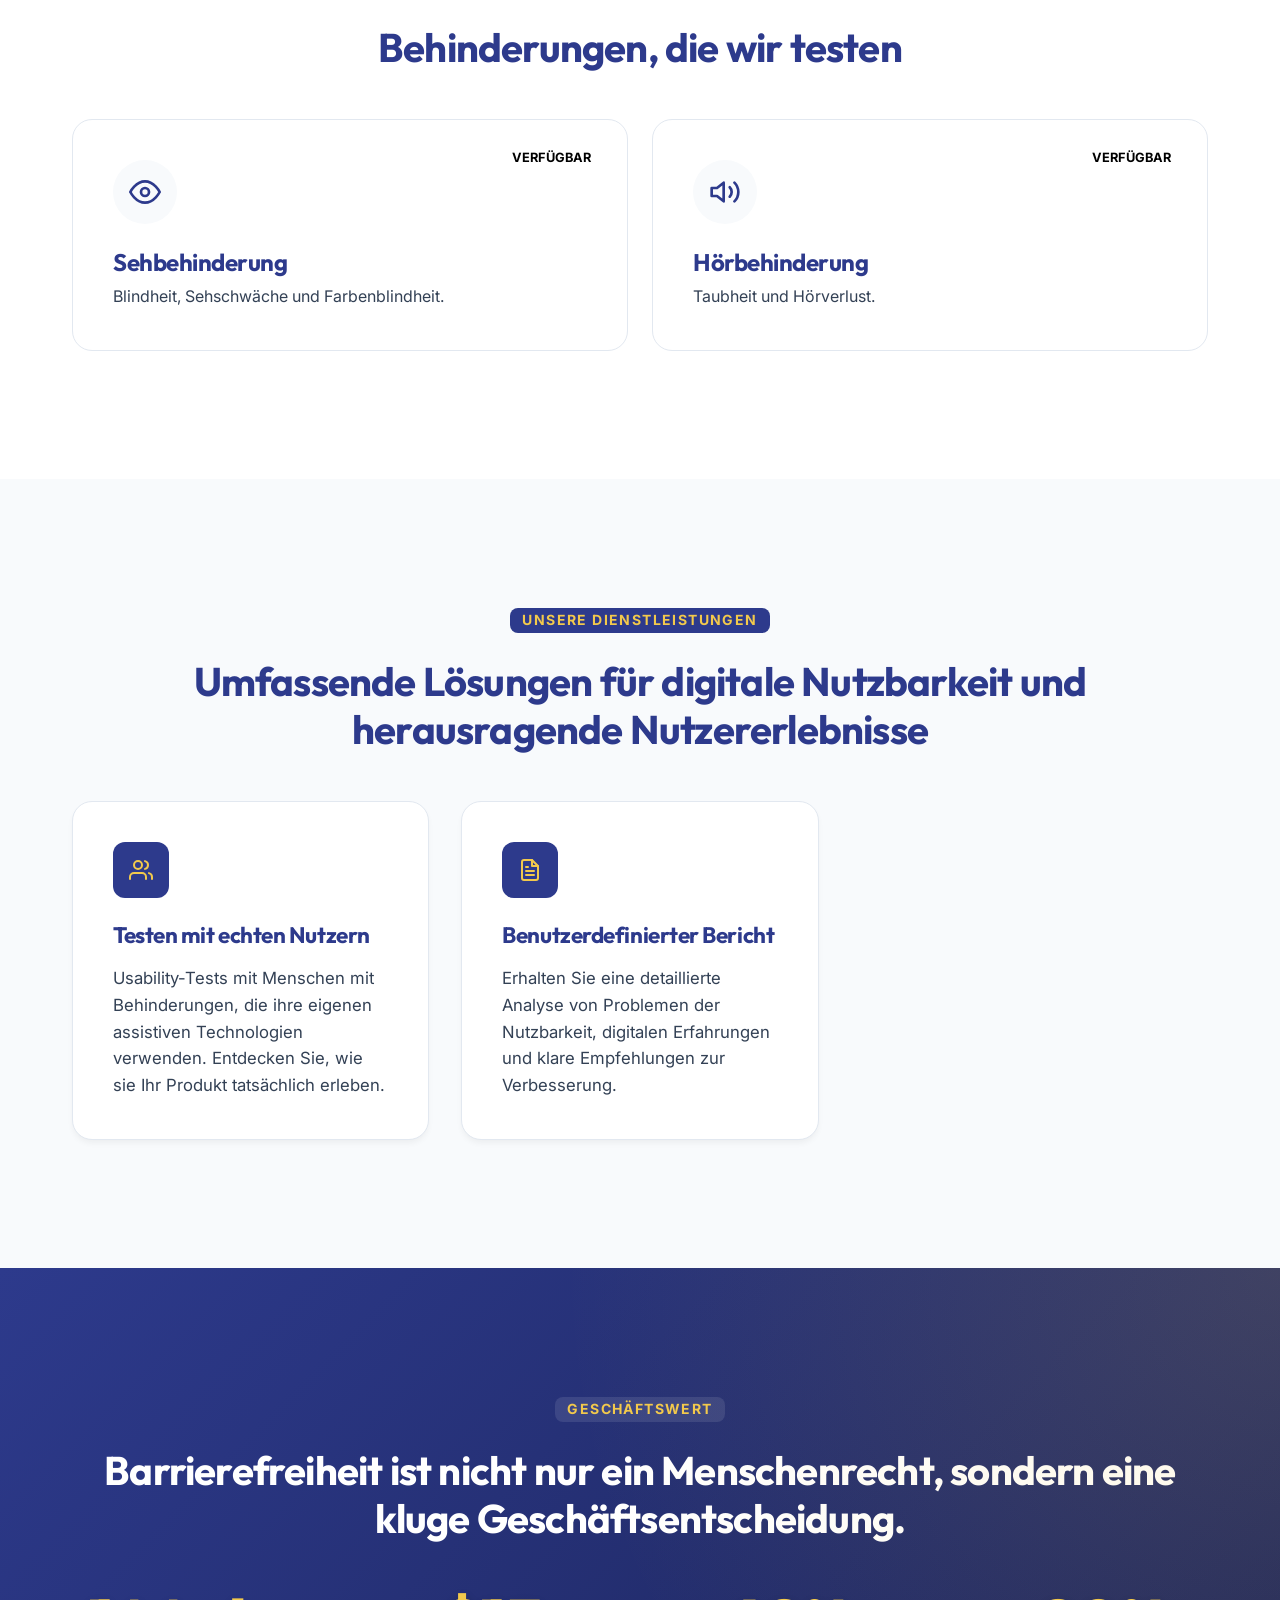
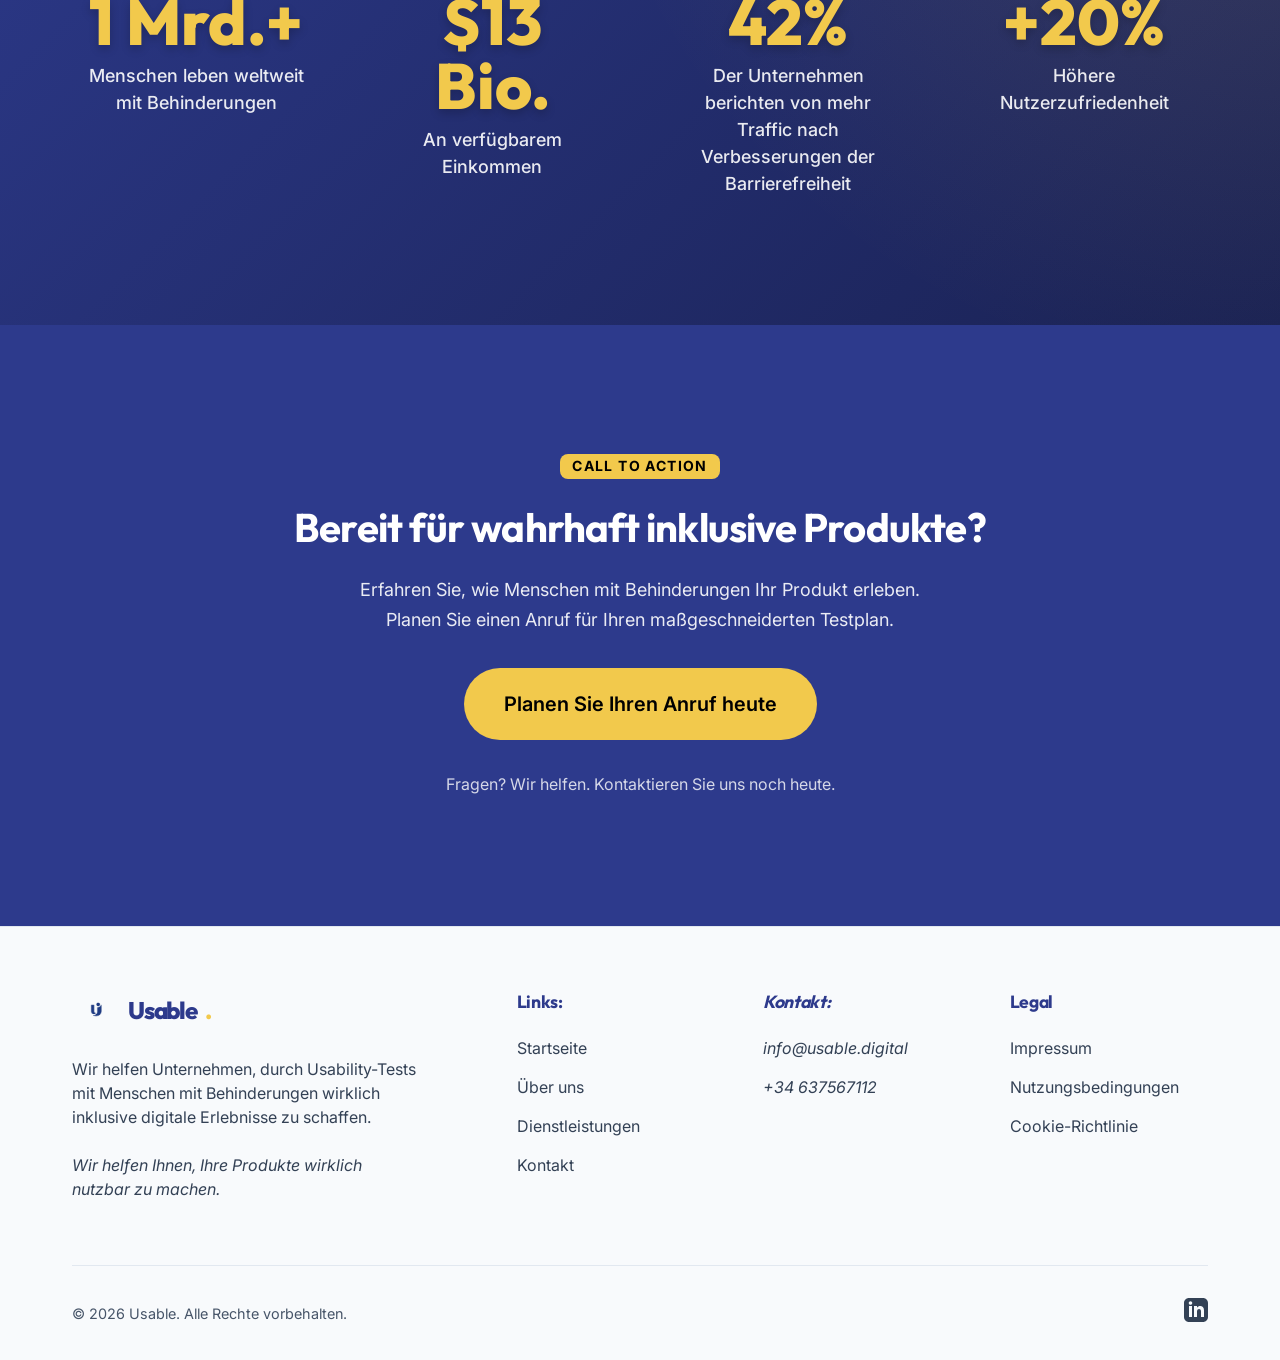
==== commit 006d59b7: "Update disabilities and disposable income statistics" ====
--- a/de/index.html
+++ b/de/index.html
@@ -111,29 +111,13 @@
                         <h4 class="disability-title">Sehbehinderung</h4>
                         <p class="disability-desc">Blindheit, Sehschwäche und Farbenblindheit.</p>
                     </div>
-                    <div class="disability-card locked">
-                        <span class="disability-status">Demnächst</span>
+                    <div class="disability-card unlocked">
+                        <span class="disability-status">Verfügbar</span>
                         <div class="disability-icon">
                             <svg width="32" height="32" viewBox="0 0 24 24" fill="none" stroke="currentColor" stroke-width="2" stroke-linecap="round" stroke-linejoin="round"><polygon points="11 5 6 9 2 9 2 15 6 15 11 19 11 5"></polygon><path d="M19.07 4.93a10 10 0 0 1 0 14.14M15.54 8.46a5 5 0 0 1 0 7.07"></path></svg>
                         </div>
                         <h4 class="disability-title">Hörbehinderung</h4>
                         <p class="disability-desc">Taubheit und Hörverlust.</p>
-                    </div>
-                    <div class="disability-card locked">
-                        <span class="disability-status">Demnächst</span>
-                        <div class="disability-icon">
-                            <svg width="32" height="32" viewBox="0 0 24 24" fill="none" stroke="currentColor" stroke-width="2" stroke-linecap="round" stroke-linejoin="round"><path d="M18 11V6a2 2 0 0 0-2-2a2 2 0 0 0-2 2v0"></path><path d="M14 4a2 2 0 0 0-2-2a2 2 0 0 0-2 2v0"></path><path d="M10 4a2 2 0 0 0-2-2a2 2 0 0 0-2 2v0"></path><path d="M6 6v7"></path><path d="M21.4 13.3l-3.4 1.7a3 3 0 0 0-1.5 2.5v2.5a2 2 0 0 1-2 2H9a2 2 0 0 1-2-2v-4.1a2 2 0 0 1 .4-1.2l3.4-4.6a2 2 0 0 1 2.8-.3l.8.6"></path></svg>
-                        </div>
-                        <h4 class="disability-title">Motorische Behinderungen</h4>
-                        <p class="disability-desc">Eingeschränkte Mobilität und Geschicklichkeit.</p>
-                    </div>
-                    <div class="disability-card locked">
-                        <span class="disability-status">Demnächst</span>
-                        <div class="disability-icon">
-                            <svg width="32" height="32" viewBox="0 0 24 24" fill="none" stroke="currentColor" stroke-width="2" stroke-linecap="round" stroke-linejoin="round"><path d="M12 5a3 3 0 1 0-5.997.125 4 4 0 0 0-2.526 5.77 4 4 0 0 0 .556 6.588A4 4 0 1 0 12 18Z"></path><path d="M12 5a3 3 0 1 1 5.997.125 4 4 0 0 1 2.526 5.77 4 4 0 0 1-.556 6.588A4 4 0 1 1 12 18Z"></path><path d="M15 13a4.5 4.5 0 0 1-3-4 4.5 4.5 0 0 1-3 4"></path><path d="M17.599 6.5a3 3 0 0 0 .399-1.375"></path><path d="M6.002 5.125A3 3 0 0 0 6.401 6.5"></path><path d="M3.477 10.896a4 4 0 0 1 .585-.396"></path><path d="M19.938 10.5a4 4 0 0 1 .585.396"></path><path d="M6 18a4 4 0 0 1-1.967-.516"></path><path d="M19.967 17.484A4 4 0 0 1 18 18"></path></svg>
-                        </div>
-                        <h4 class="disability-title">Kognitive Diversität</h4>
-                        <p class="disability-desc">ADHS, Legasthenie und kognitive Verarbeitung.</p>
                     </div>
                 </div>
             </div>
@@ -179,7 +163,7 @@
                         <p class="stat-text">Menschen leben weltweit mit Behinderungen</p>
                     </div>
                     <div class="stat-item">
-                        <span class="stat-number">$1,9 Bio.</span>
+                        <span class="stat-number">$13 Bio.</span>
                         <p class="stat-text">An verfügbarem Einkommen</p>
                     </div>
                     <div class="stat-item">
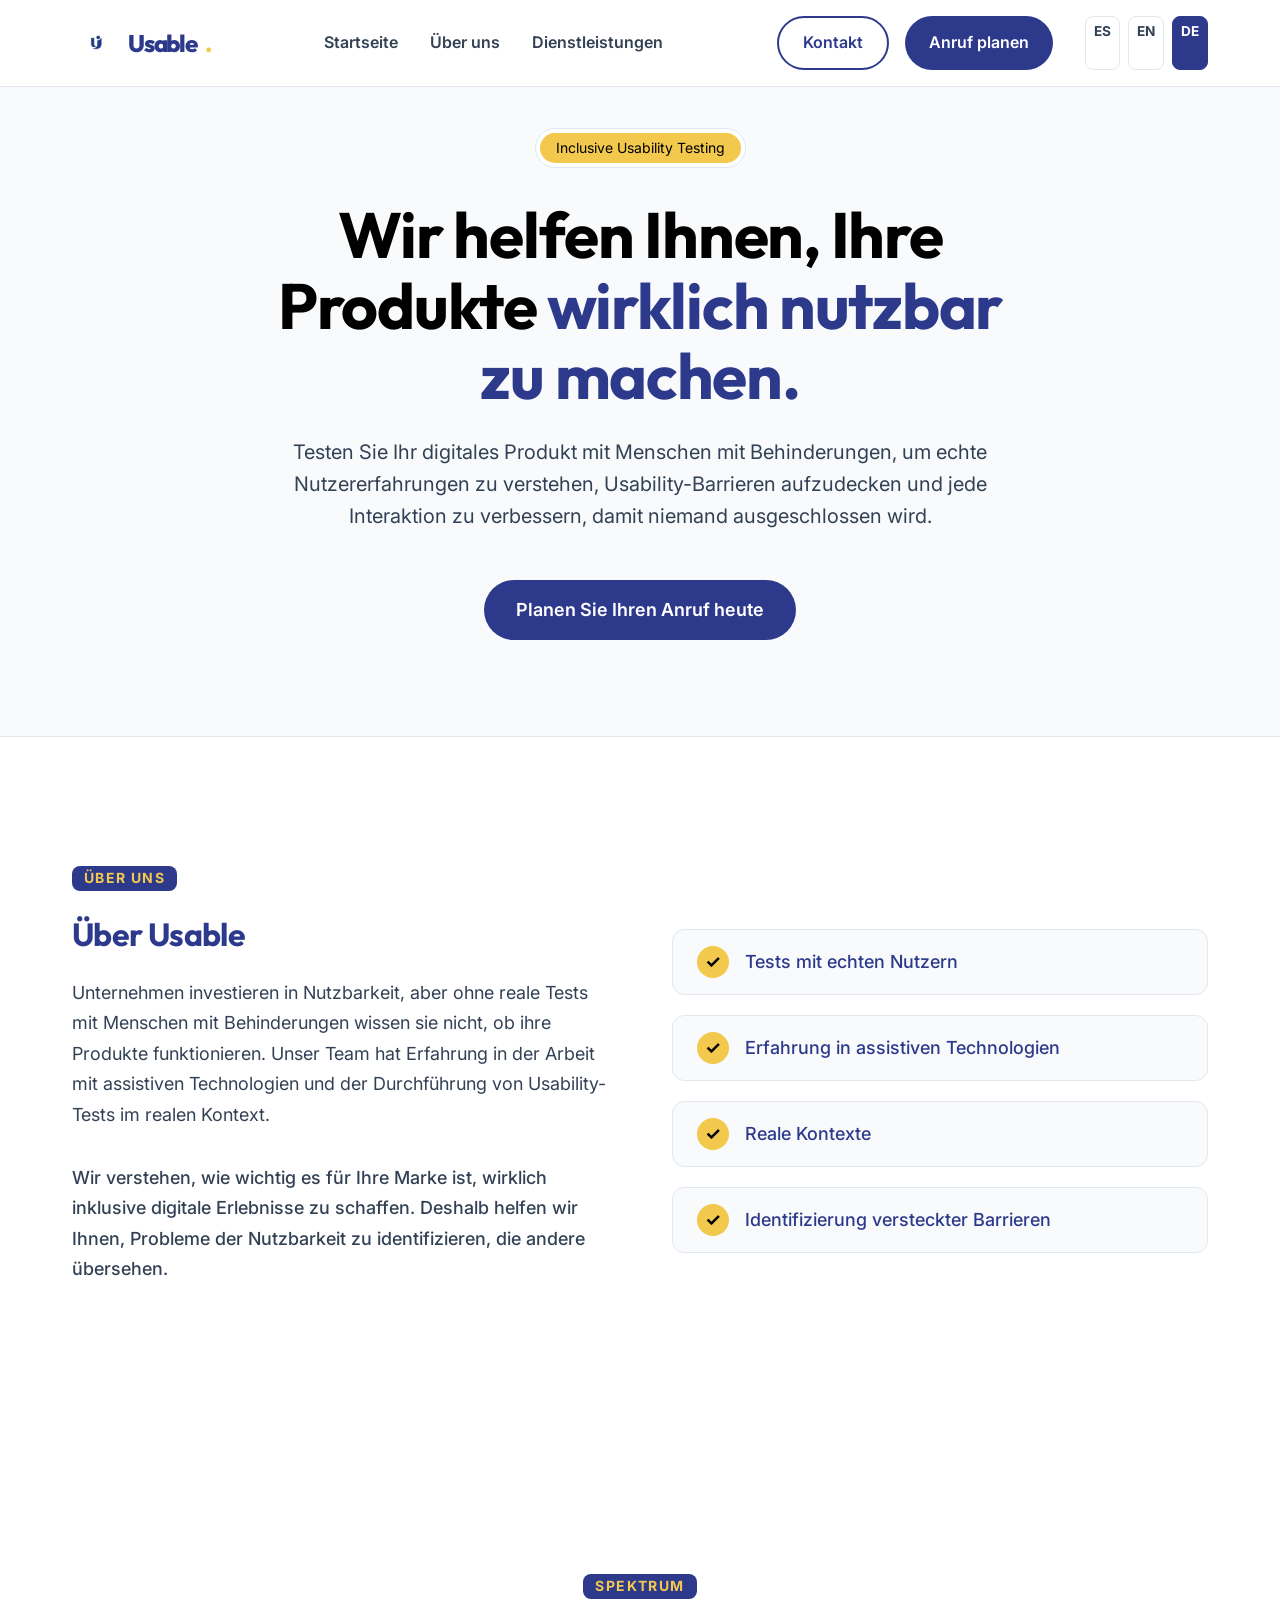
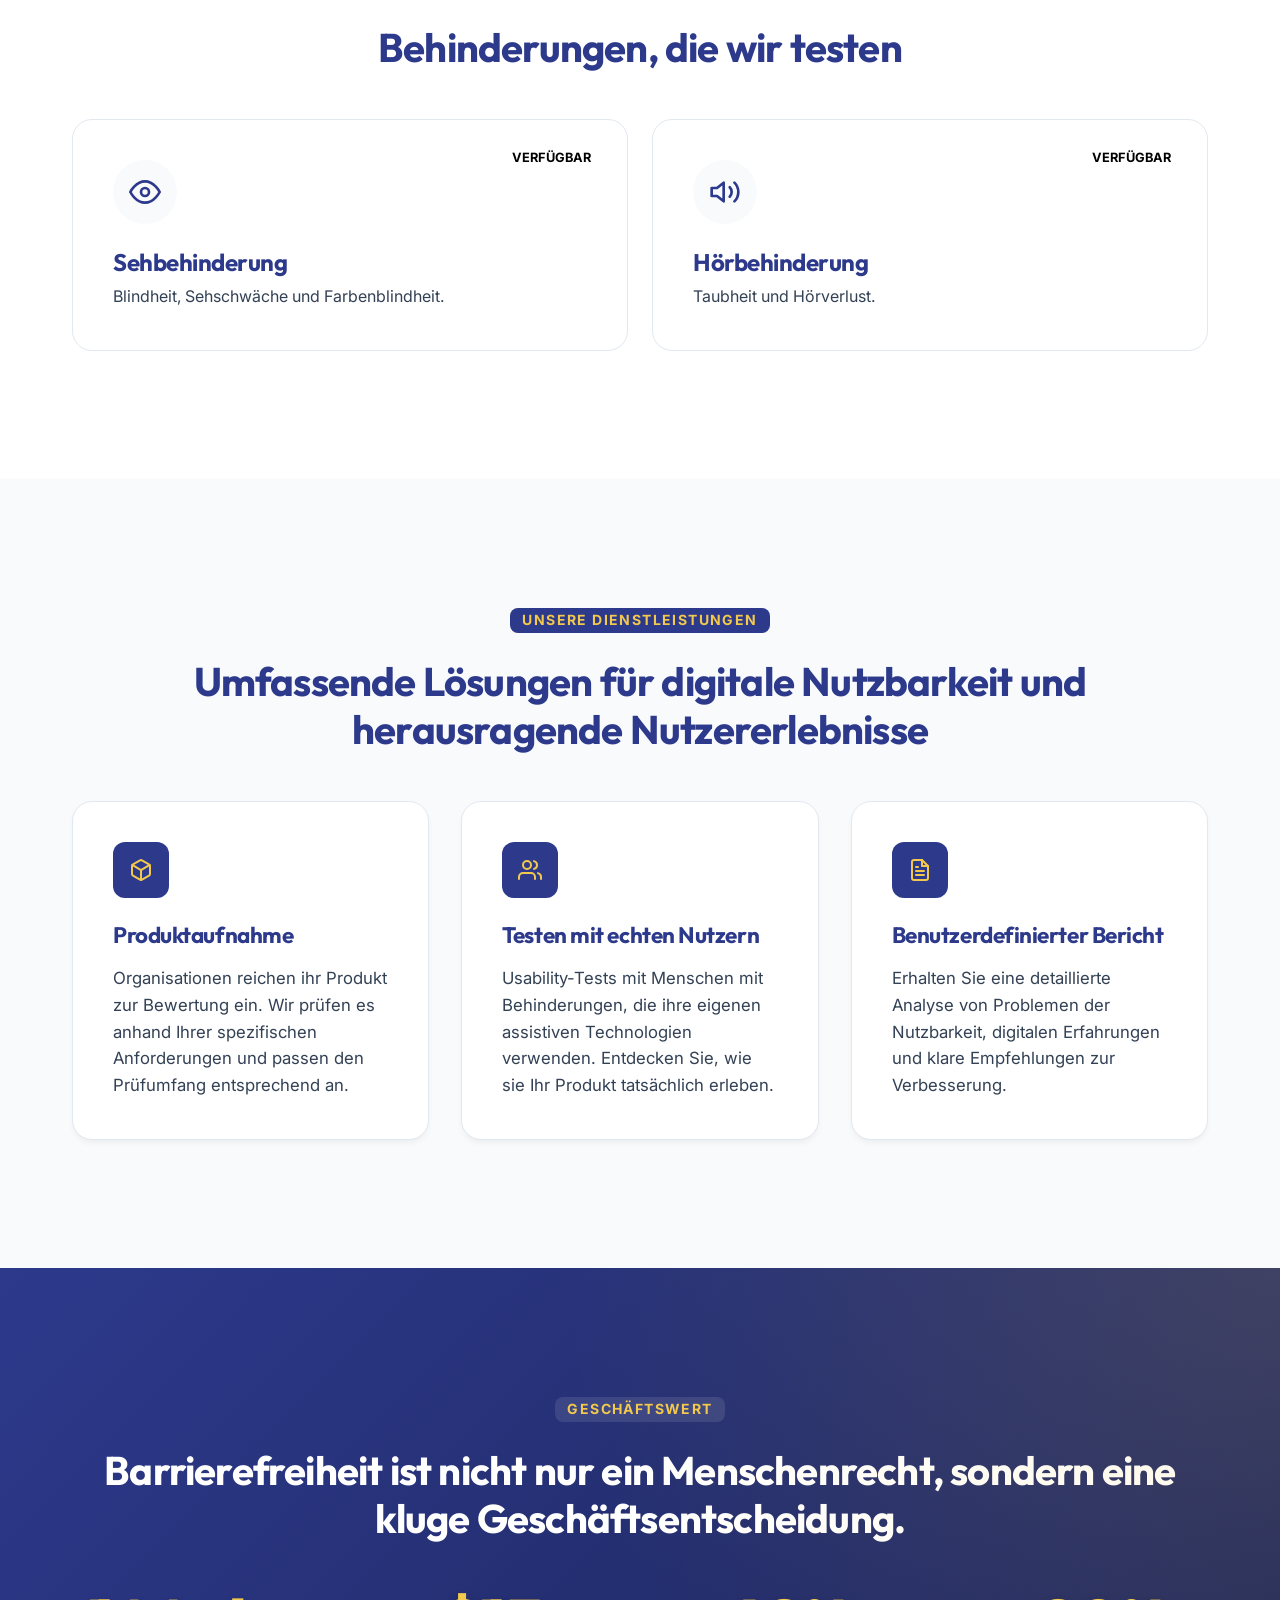
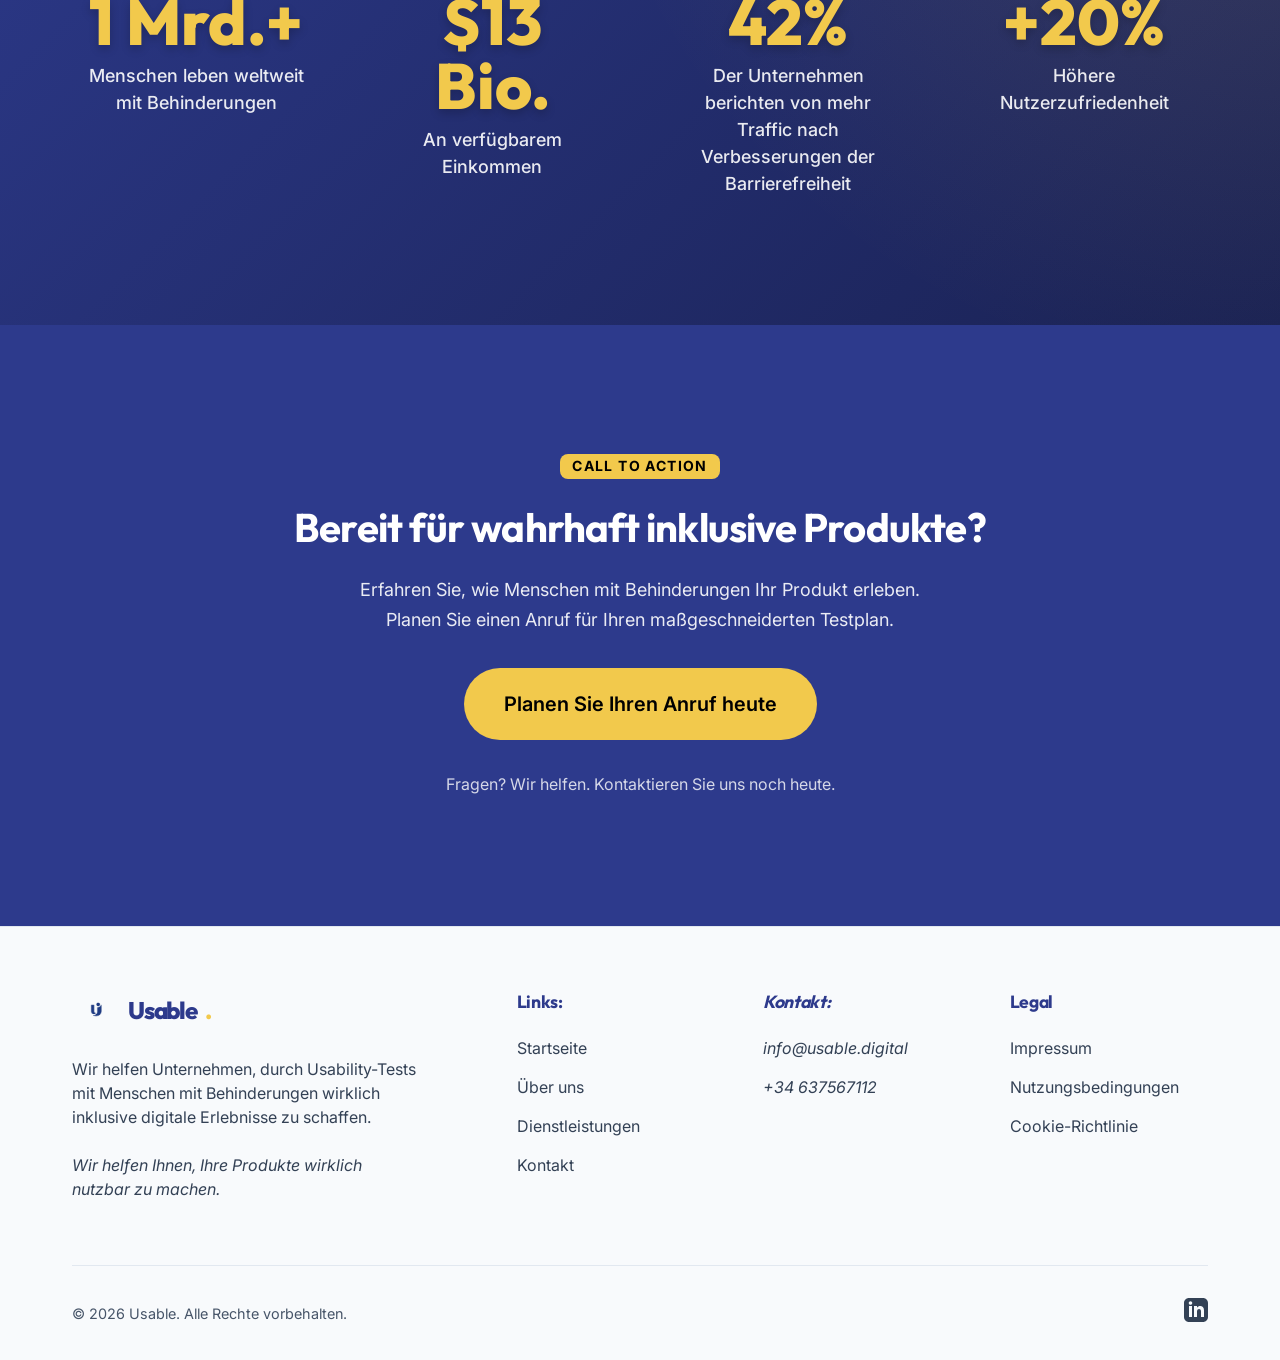
==== commit cc73e651: "Update hero badge and add Product Intake service" ====
--- a/de/index.html
+++ b/de/index.html
@@ -46,7 +46,7 @@
         <section class="hero" id="inicio" aria-labelledby="hero-heading">
             <div class="container hero-content">
                 <div class="pill-badge" role="status" aria-label="Hauptfokus">
-                    <span class="badge-new">Echte Usability-Tests</span>
+                    <span class="badge-new">Inclusive Usability Testing</span>
                 </div>
                 
                 <h1 id="hero-heading" class="hero-title">Wir helfen Ihnen, Ihre Produkte <span class="highlight-text">wirklich nutzbar zu machen.</span></h1>
@@ -132,6 +132,13 @@
                 </div>
                 
                 <ul class="feature-grid">
+                    <li class="feature-card">
+                        <div class="feature-icon icon-primary" aria-hidden="true">
+                            <svg width="24" height="24" viewBox="0 0 24 24" fill="none" stroke="currentColor" stroke-width="2" stroke-linecap="round" stroke-linejoin="round" aria-hidden="true" focusable="false"><path d="M21 16V8a2 2 0 0 0-1-1.73l-7-4a2 2 0 0 0-2 0l-7 4A2 2 0 0 0 3 8v8a2 2 0 0 0 1 1.73l7 4a2 2 0 0 0 2 0l7-4A2 2 0 0 0 21 16z"></path><polyline points="3.27 6.96 12 12.01 20.73 6.96"></polyline><line x1="12" y1="22.08" x2="12" y2="12"></line></svg>
+                        </div>
+                        <h4 class="feature-title">Produktaufnahme</h4>
+                        <p class="feature-text">Organisationen reichen ihr Produkt zur Bewertung ein. Wir prüfen es anhand Ihrer spezifischen Anforderungen und passen den Prüfumfang entsprechend an.</p>
+                    </li>
                     <li class="feature-card">
                         <div class="feature-icon icon-primary" aria-hidden="true">
                             <svg width="24" height="24" viewBox="0 0 24 24" fill="none" stroke="currentColor" stroke-width="2" stroke-linecap="round" stroke-linejoin="round" aria-hidden="true" focusable="false"><path d="M17 21v-2a4 4 0 0 0-4-4H5a4 4 0 0 0-4 4v2"></path><circle cx="9" cy="7" r="4"></circle><path d="M23 21v-2a4 4 0 0 0-3-3.87"></path><path d="M16 3.13a4 4 0 0 1 0 7.75"></path></svg>
--- a/style.css
+++ b/style.css
@@ -347,23 +347,23 @@
 .pill-badge {
   display: inline-flex;
   align-items: center;
-  padding: 0.25rem 1rem 0.25rem 0.25rem;
+  padding: 0.25rem;
   background: var(--surface-1);
   border: 1px solid var(--border-color);
   border-radius: var(--radius-pill);
   font-size: 0.875rem;
   color: var(--primary);
   margin-bottom: 2rem;
-  font-weight: 600;
+  font-weight: normal;
 }
 
 .badge-new {
   background: var(--accent-1);
   color: #000;
-  padding: 0.25rem 0.75rem;
+  padding: 0.25rem 1rem;
   border-radius: var(--radius-pill);
-  font-weight: 700;
-  margin-right: 0.75rem;
+  font-weight: 400;
+  margin: 0;
 }
 
 .hero-title {
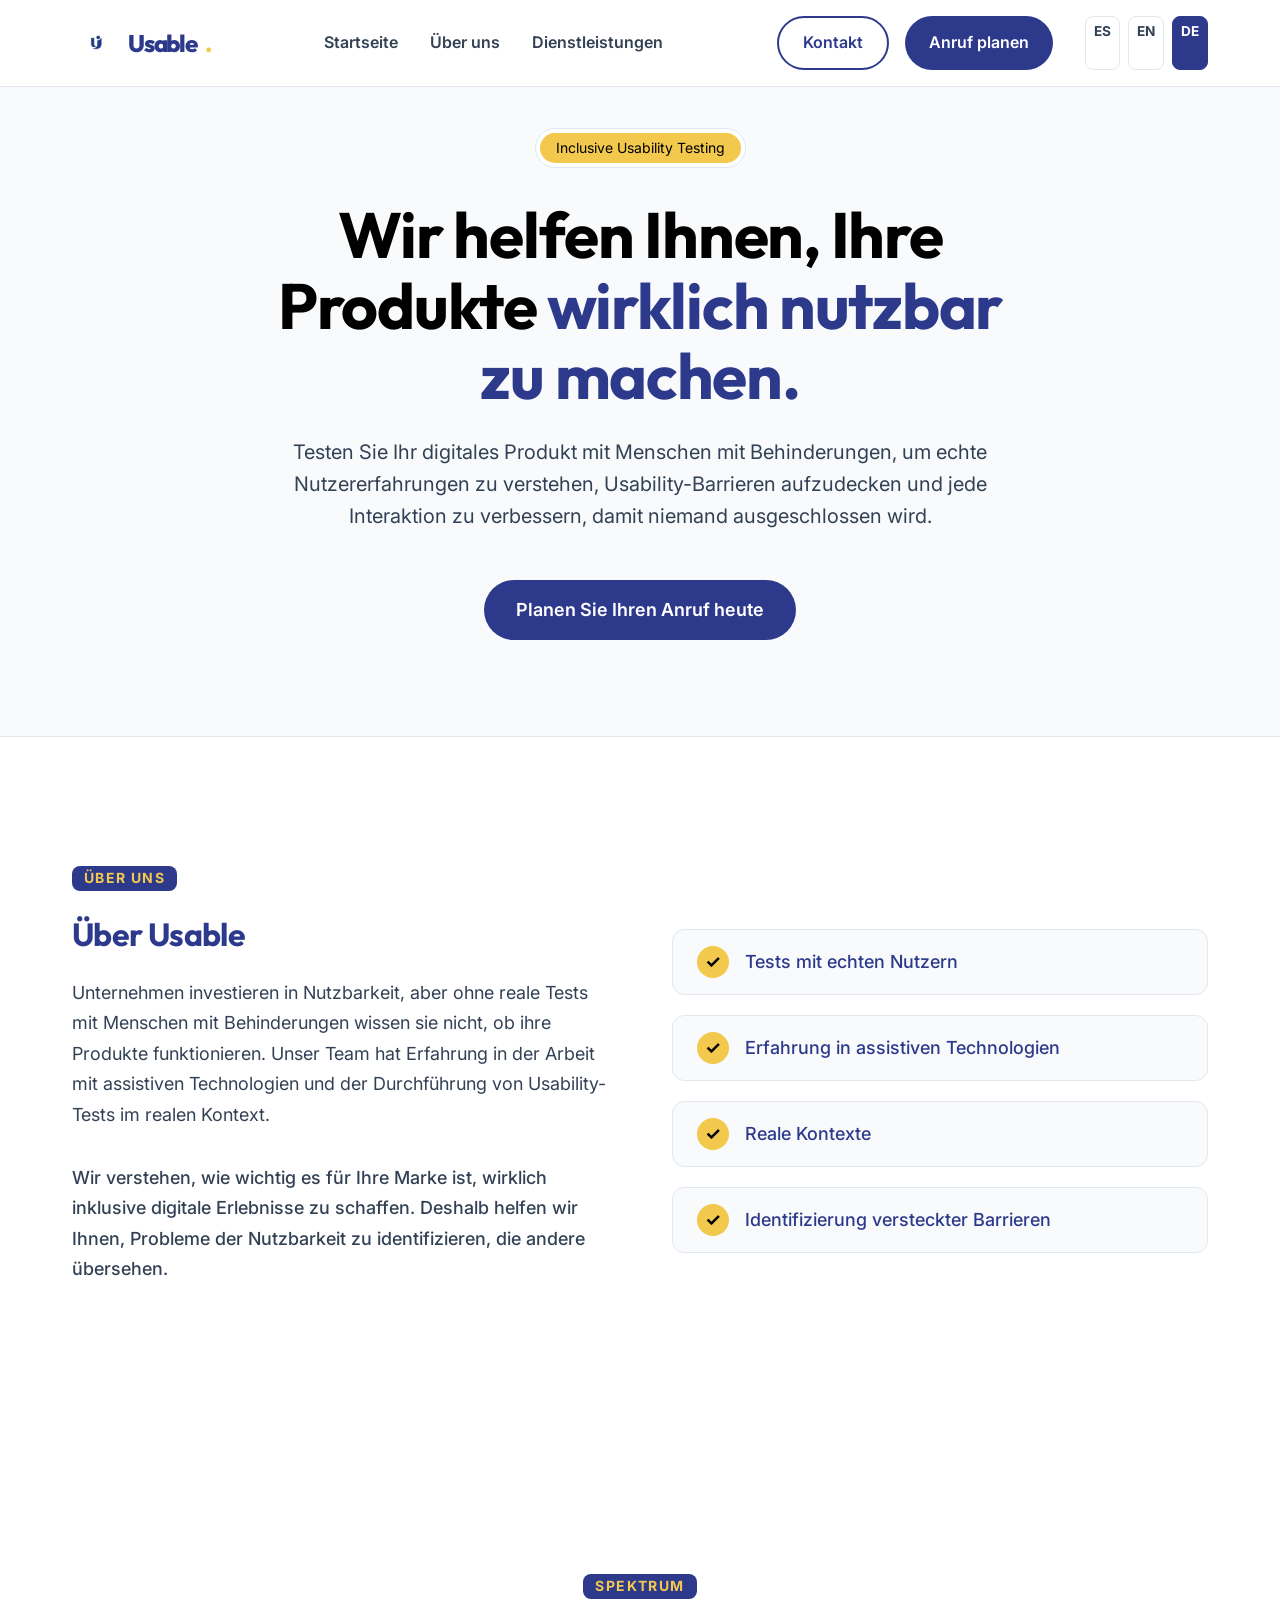
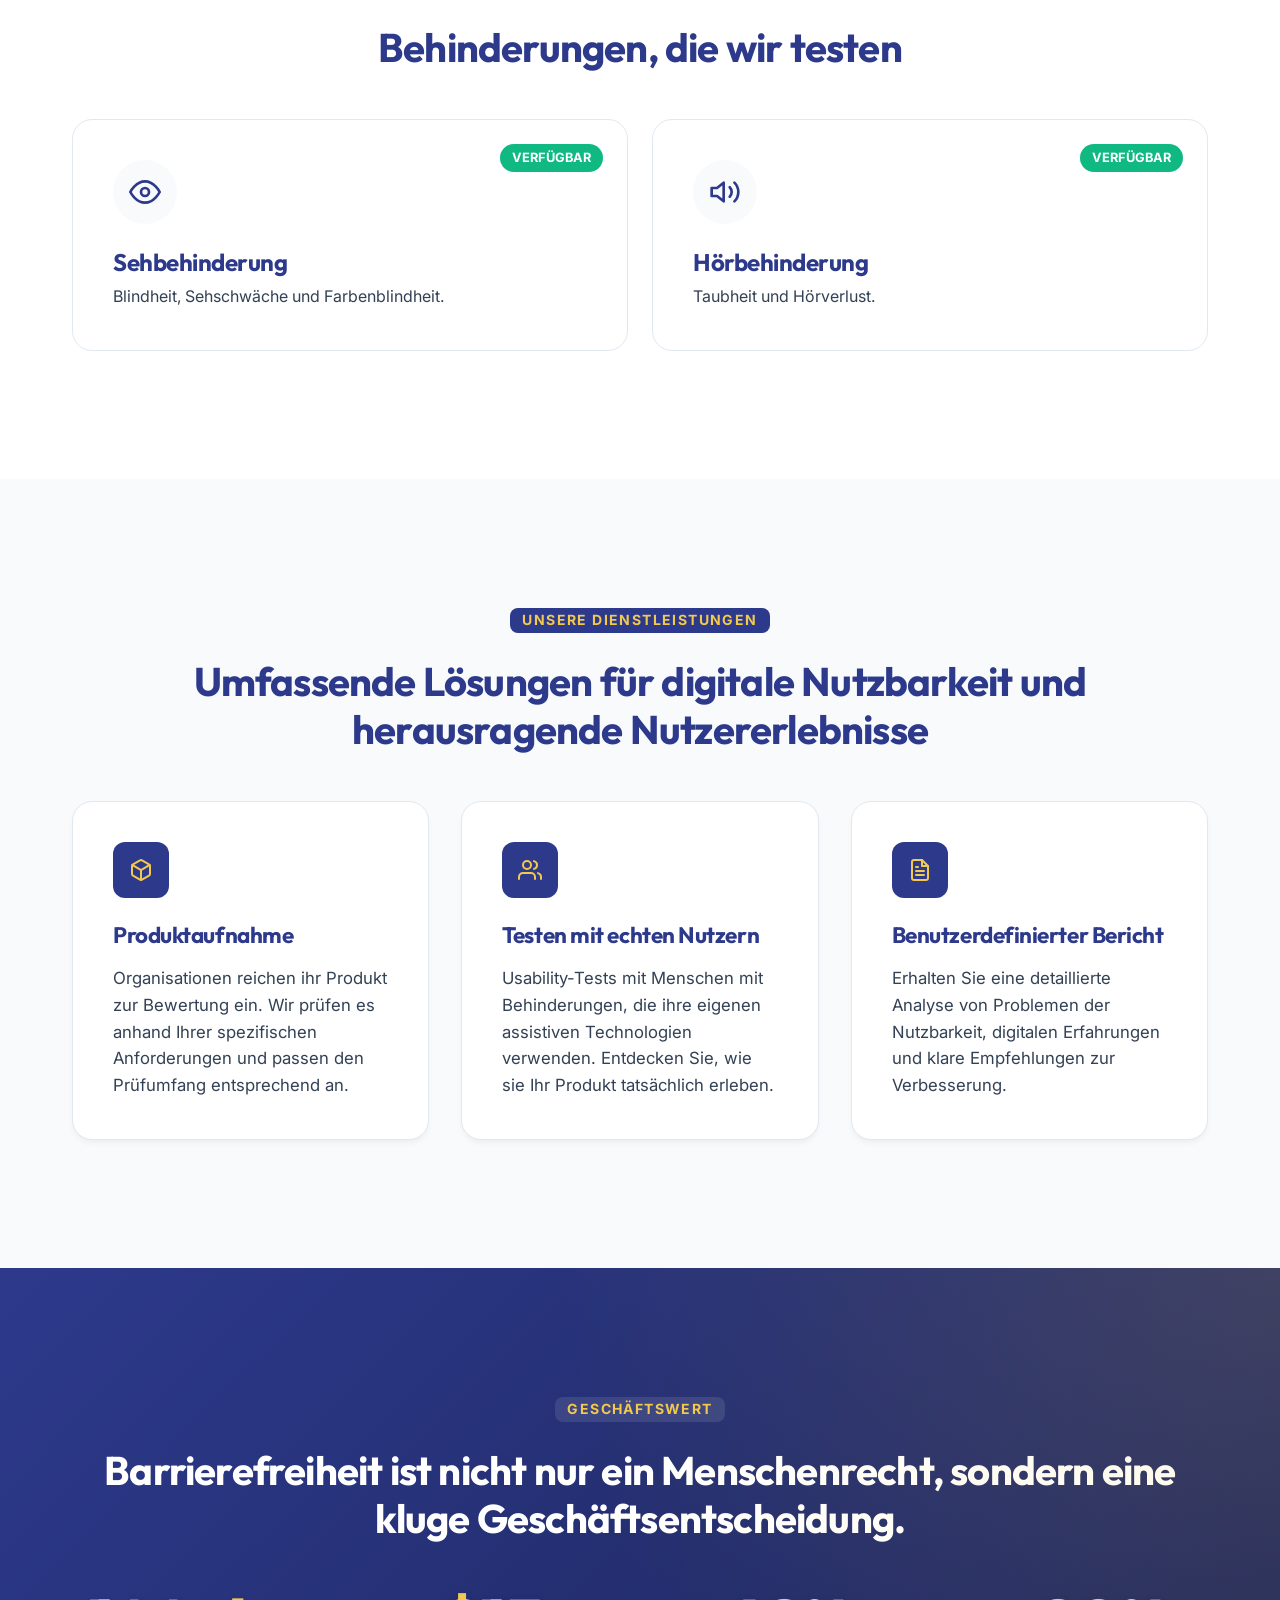
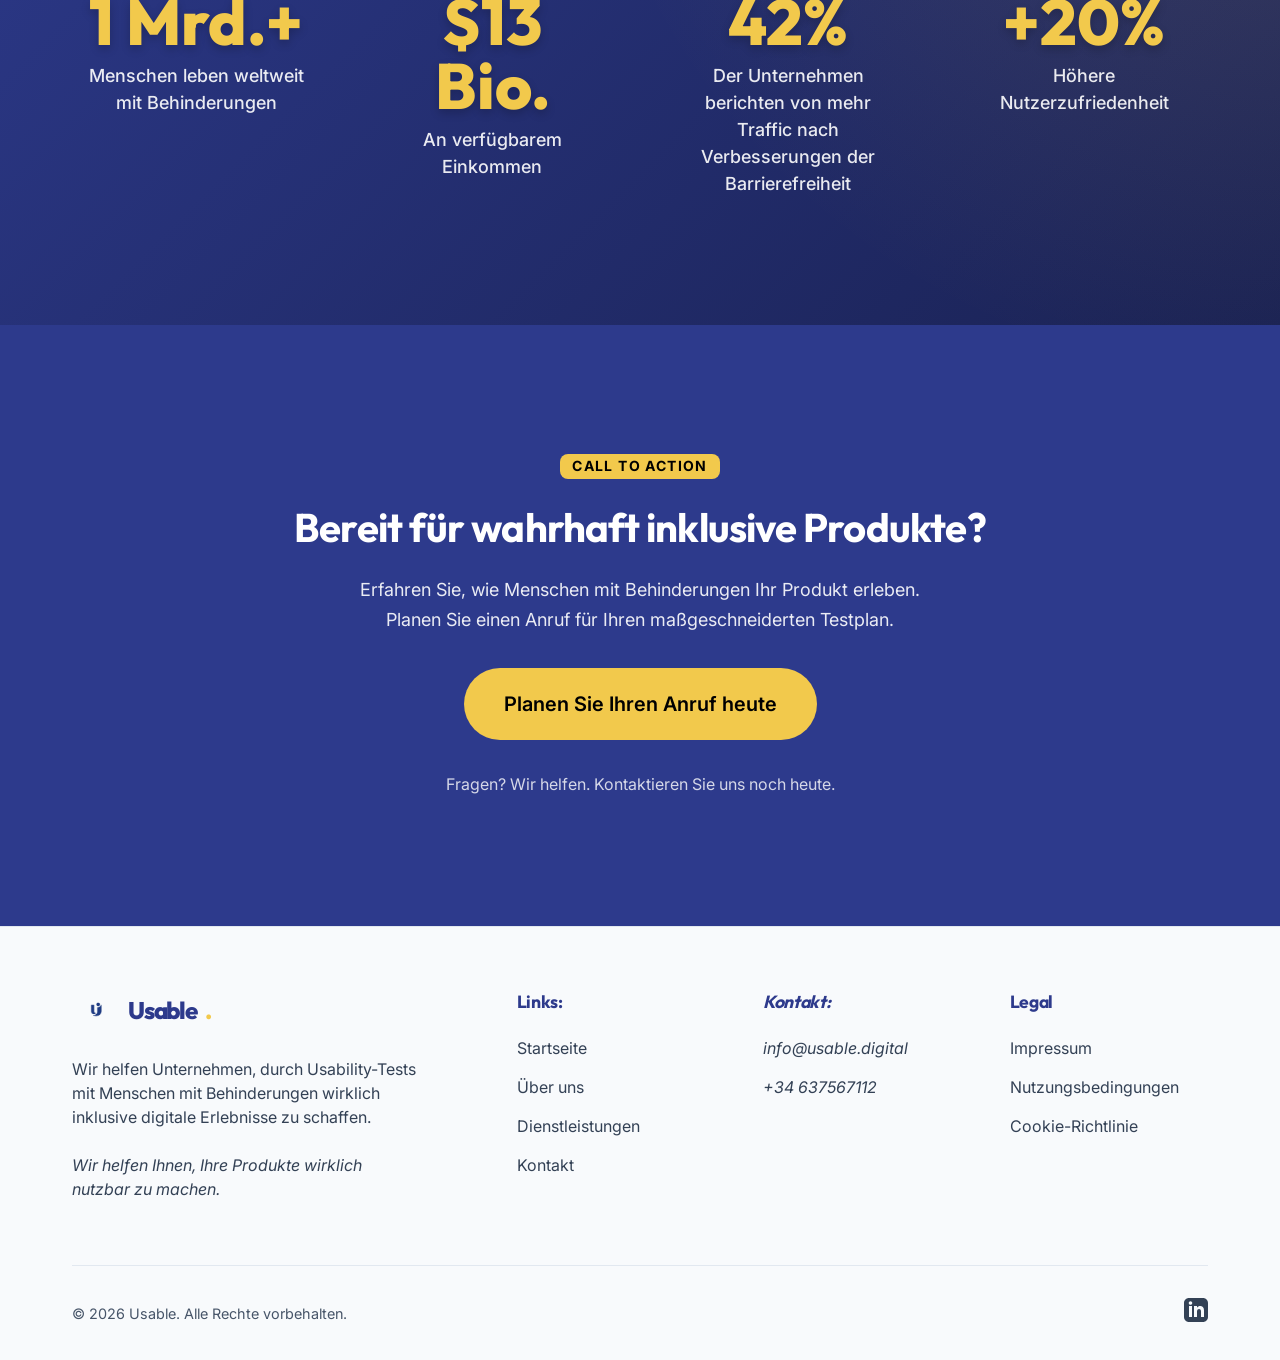
==== commit 48582c16: "Fix disability card class to show green available status in ES and DE" ====
--- a/de/index.html
+++ b/de/index.html
@@ -103,7 +103,7 @@
                     <h3 id="disabilities-heading" class="section-heading">Behinderungen, die wir testen</h3>
                 </div>
                 <div class="disabilities-grid">
-                    <div class="disability-card unlocked">
+                    <div class="disability-card available">
                         <span class="disability-status">Verfügbar</span>
                         <div class="disability-icon">
                             <svg width="32" height="32" viewBox="0 0 24 24" fill="none" stroke="currentColor" stroke-width="2" stroke-linecap="round" stroke-linejoin="round"><path d="M1 12s4-8 11-8 11 8 11 8-4 8-11 8-11-8-11-8z"></path><circle cx="12" cy="12" r="3"></circle></svg>
@@ -111,7 +111,7 @@
                         <h4 class="disability-title">Sehbehinderung</h4>
                         <p class="disability-desc">Blindheit, Sehschwäche und Farbenblindheit.</p>
                     </div>
-                    <div class="disability-card unlocked">
+                    <div class="disability-card available">
                         <span class="disability-status">Verfügbar</span>
                         <div class="disability-icon">
                             <svg width="32" height="32" viewBox="0 0 24 24" fill="none" stroke="currentColor" stroke-width="2" stroke-linecap="round" stroke-linejoin="round"><polygon points="11 5 6 9 2 9 2 15 6 15 11 19 11 5"></polygon><path d="M19.07 4.93a10 10 0 0 1 0 14.14M15.54 8.46a5 5 0 0 1 0 7.07"></path></svg>
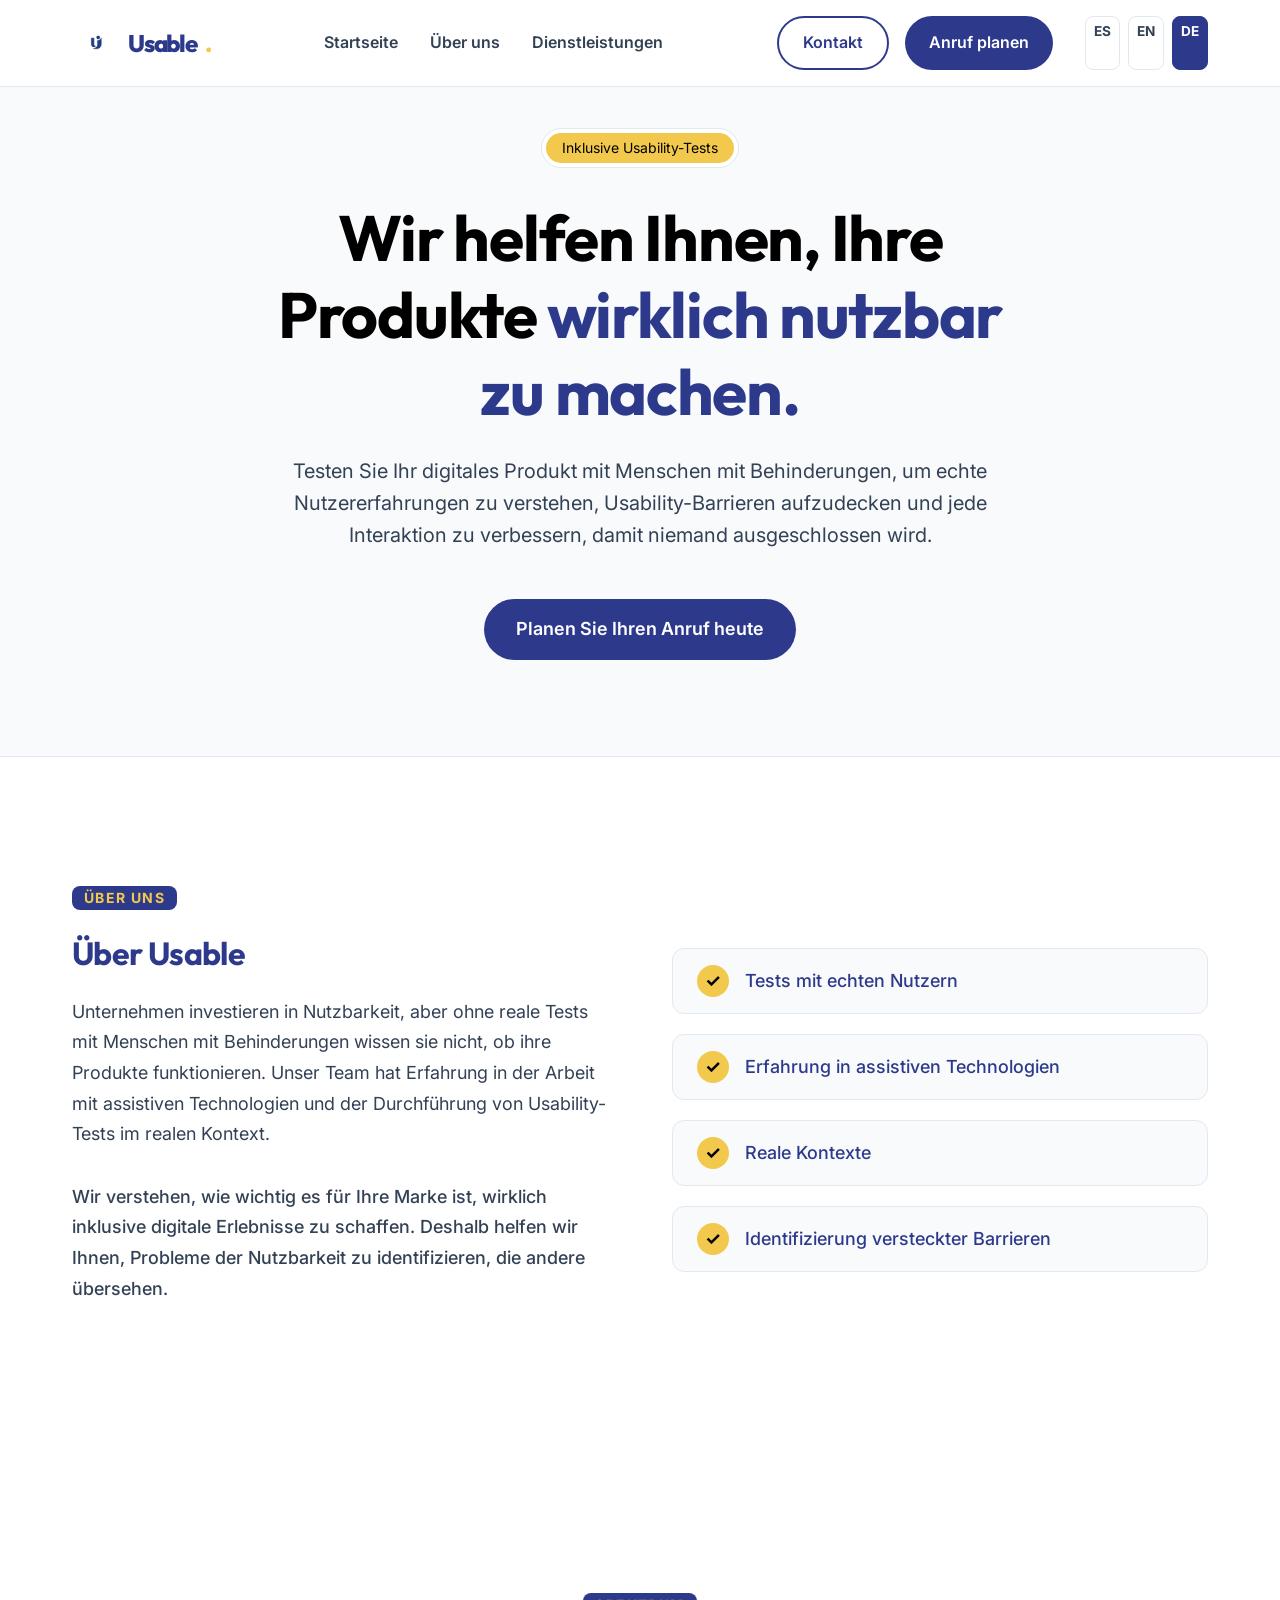
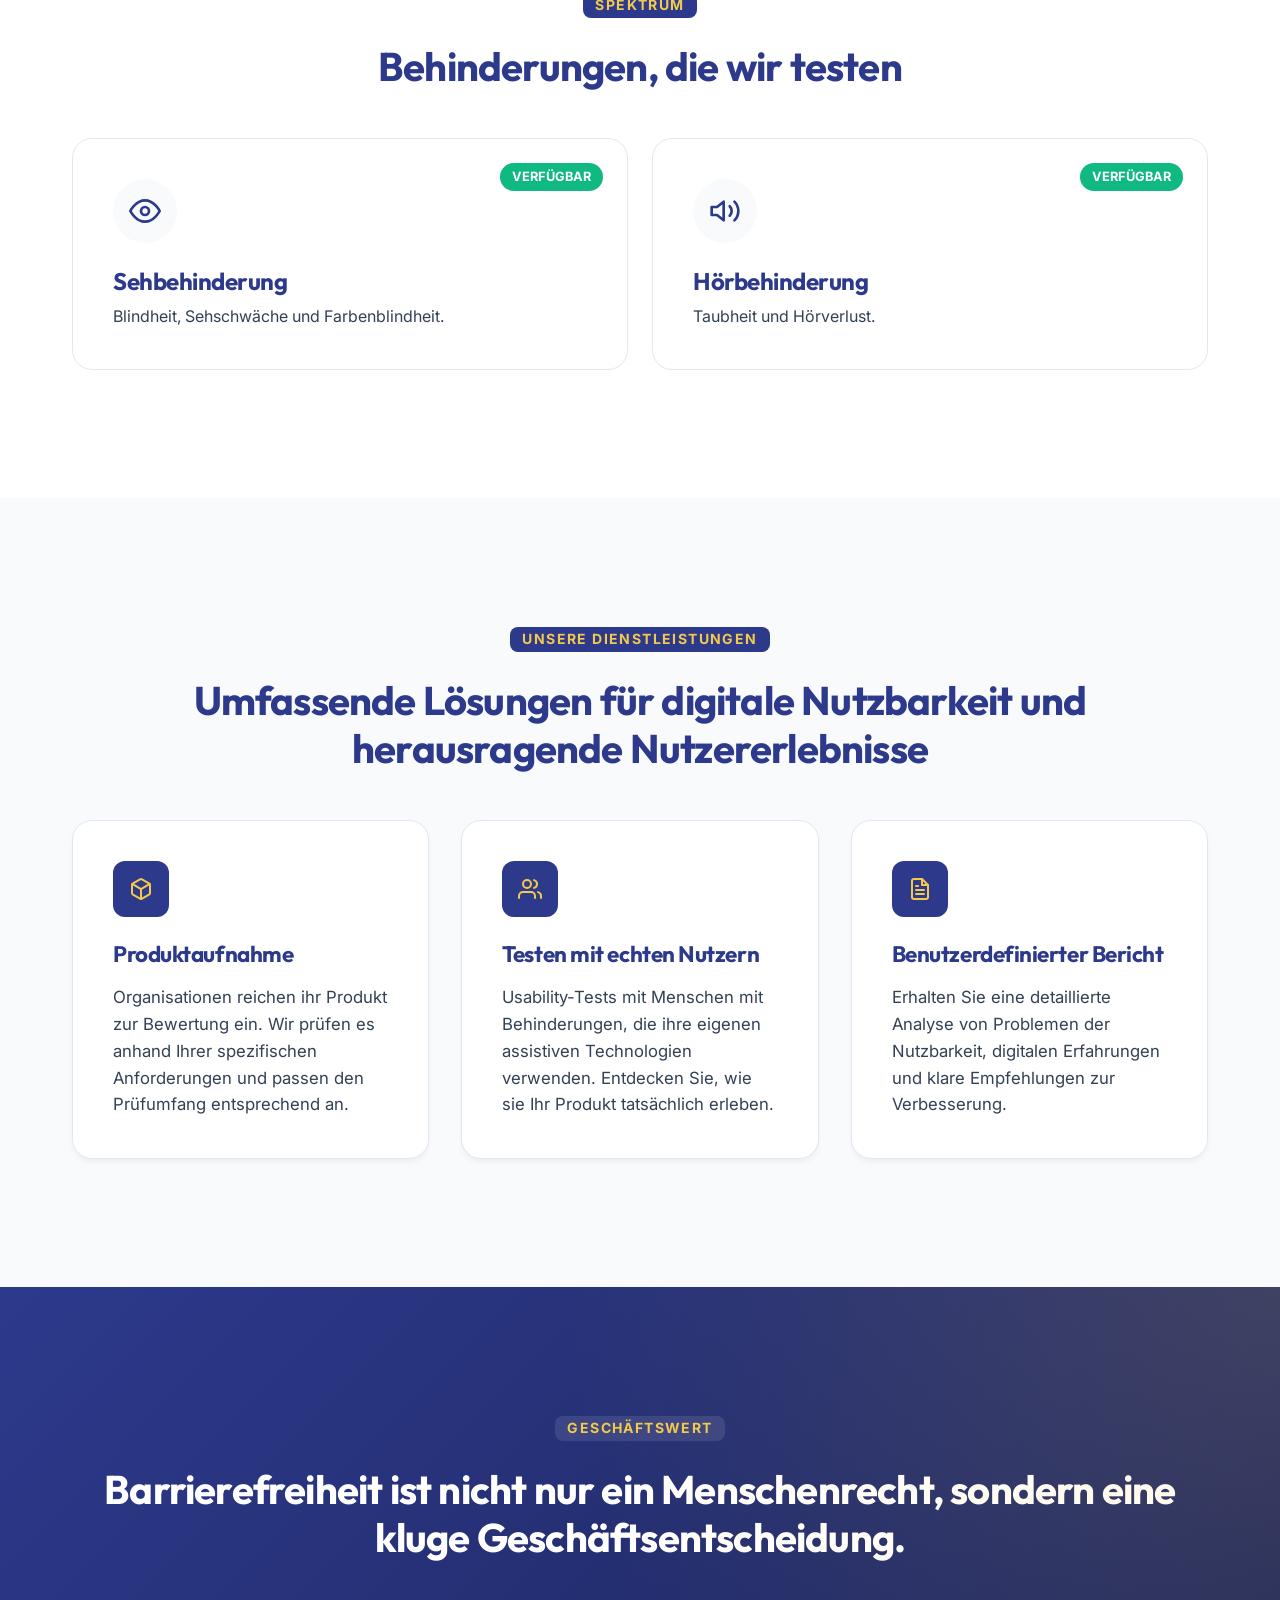
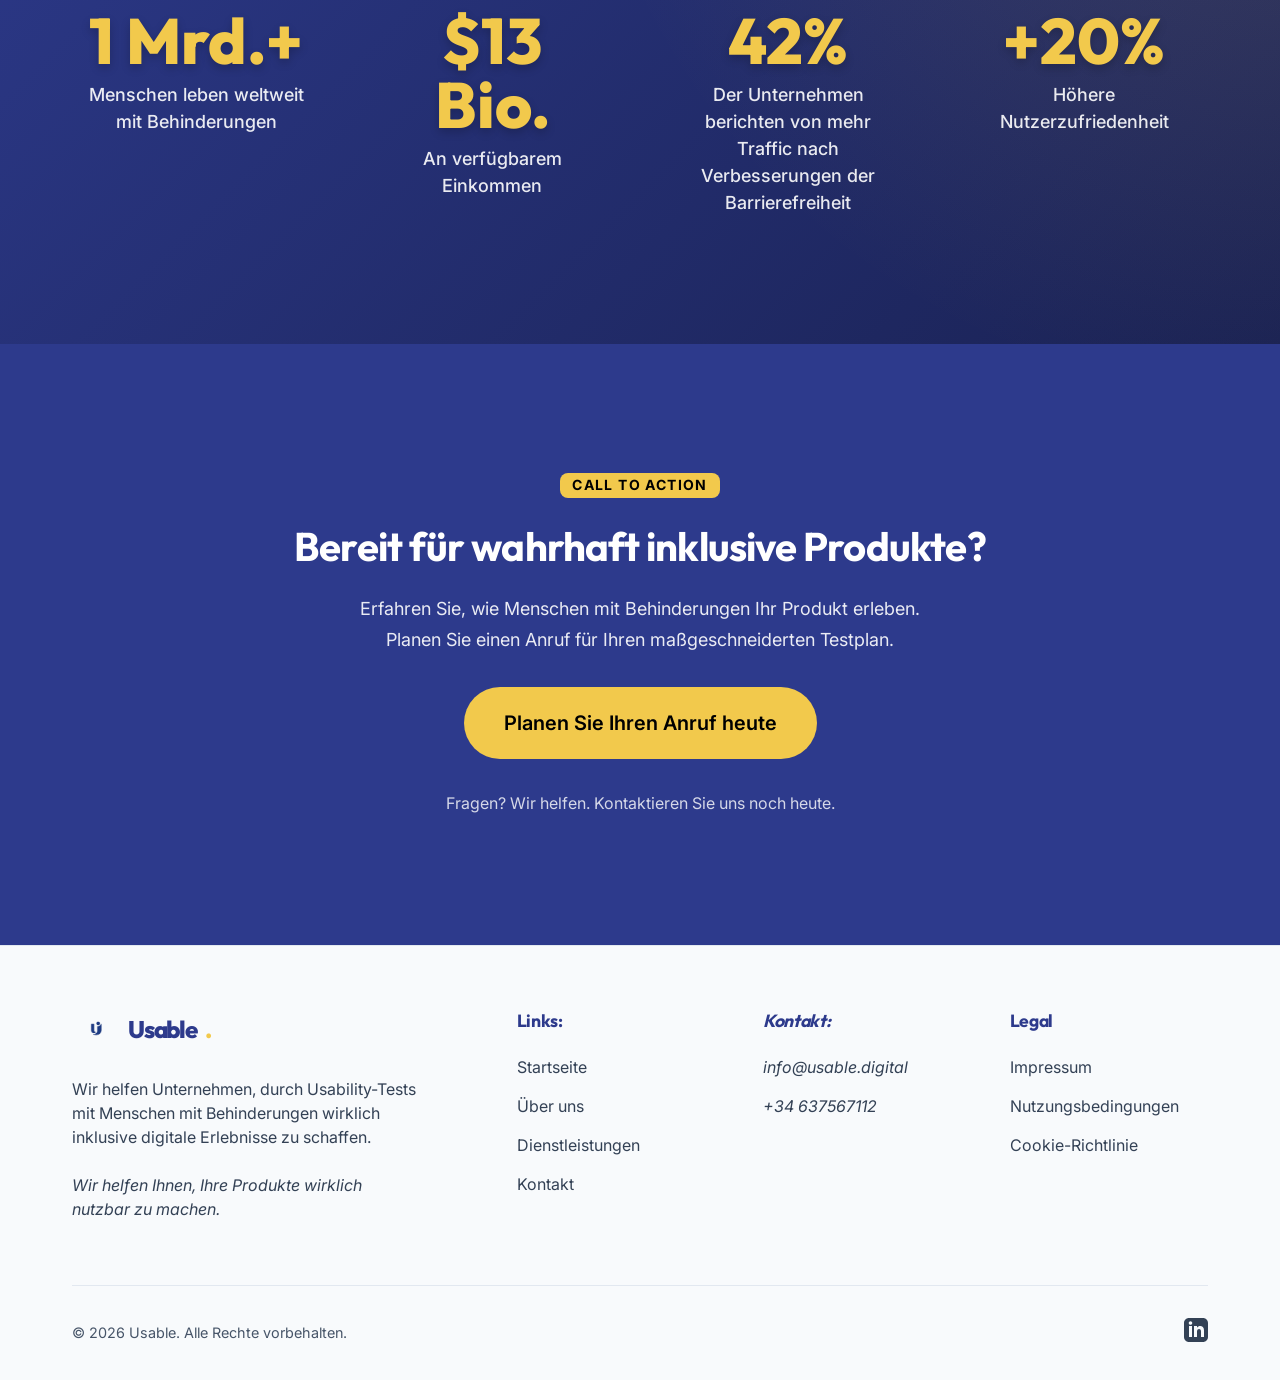
==== commit 4ca10382: "Translate hero badge to Spanish and German, and improve mobile responsiveness" ====
--- a/de/index.html
+++ b/de/index.html
@@ -46,7 +46,7 @@
         <section class="hero" id="inicio" aria-labelledby="hero-heading">
             <div class="container hero-content">
                 <div class="pill-badge" role="status" aria-label="Hauptfokus">
-                    <span class="badge-new">Inclusive Usability Testing</span>
+                    <span class="badge-new">Inklusive Usability-Tests</span>
                 </div>
                 
                 <h1 id="hero-heading" class="hero-title">Wir helfen Ihnen, Ihre Produkte <span class="highlight-text">wirklich nutzbar zu machen.</span></h1>
--- a/style.css
+++ b/style.css
@@ -321,7 +321,7 @@
   gap: 1rem;
 }
 @media (max-width: 768px) {
-  .nav-actions .btn-outline { display: none; }
+  .nav-actions .btn { display: none; }
 }
 
 /* Hero Section */
@@ -367,9 +367,9 @@
 }
 
 .hero-title {
-  font-size: 2.75rem;
+  font-size: 2.25rem;
   margin-bottom: 1.5rem;
-  line-height: 1.1;
+  line-height: 1.2;
   color: black;
 }
 @media (min-width: 768px) {
@@ -711,12 +711,15 @@
 
 .stat-number {
   font-family: var(--font-heading);
-  font-size: 4rem;
+  font-size: 2.5rem;
   font-weight: 800;
   color: var(--accent-1);
   margin-bottom: 0.5rem;
   line-height: 1;
   text-shadow: 0 4px 10px rgba(0,0,0,0.2);
+}
+@media (min-width: 768px) {
+  .stat-number { font-size: 4rem; }
 }
 
 .stat-text {
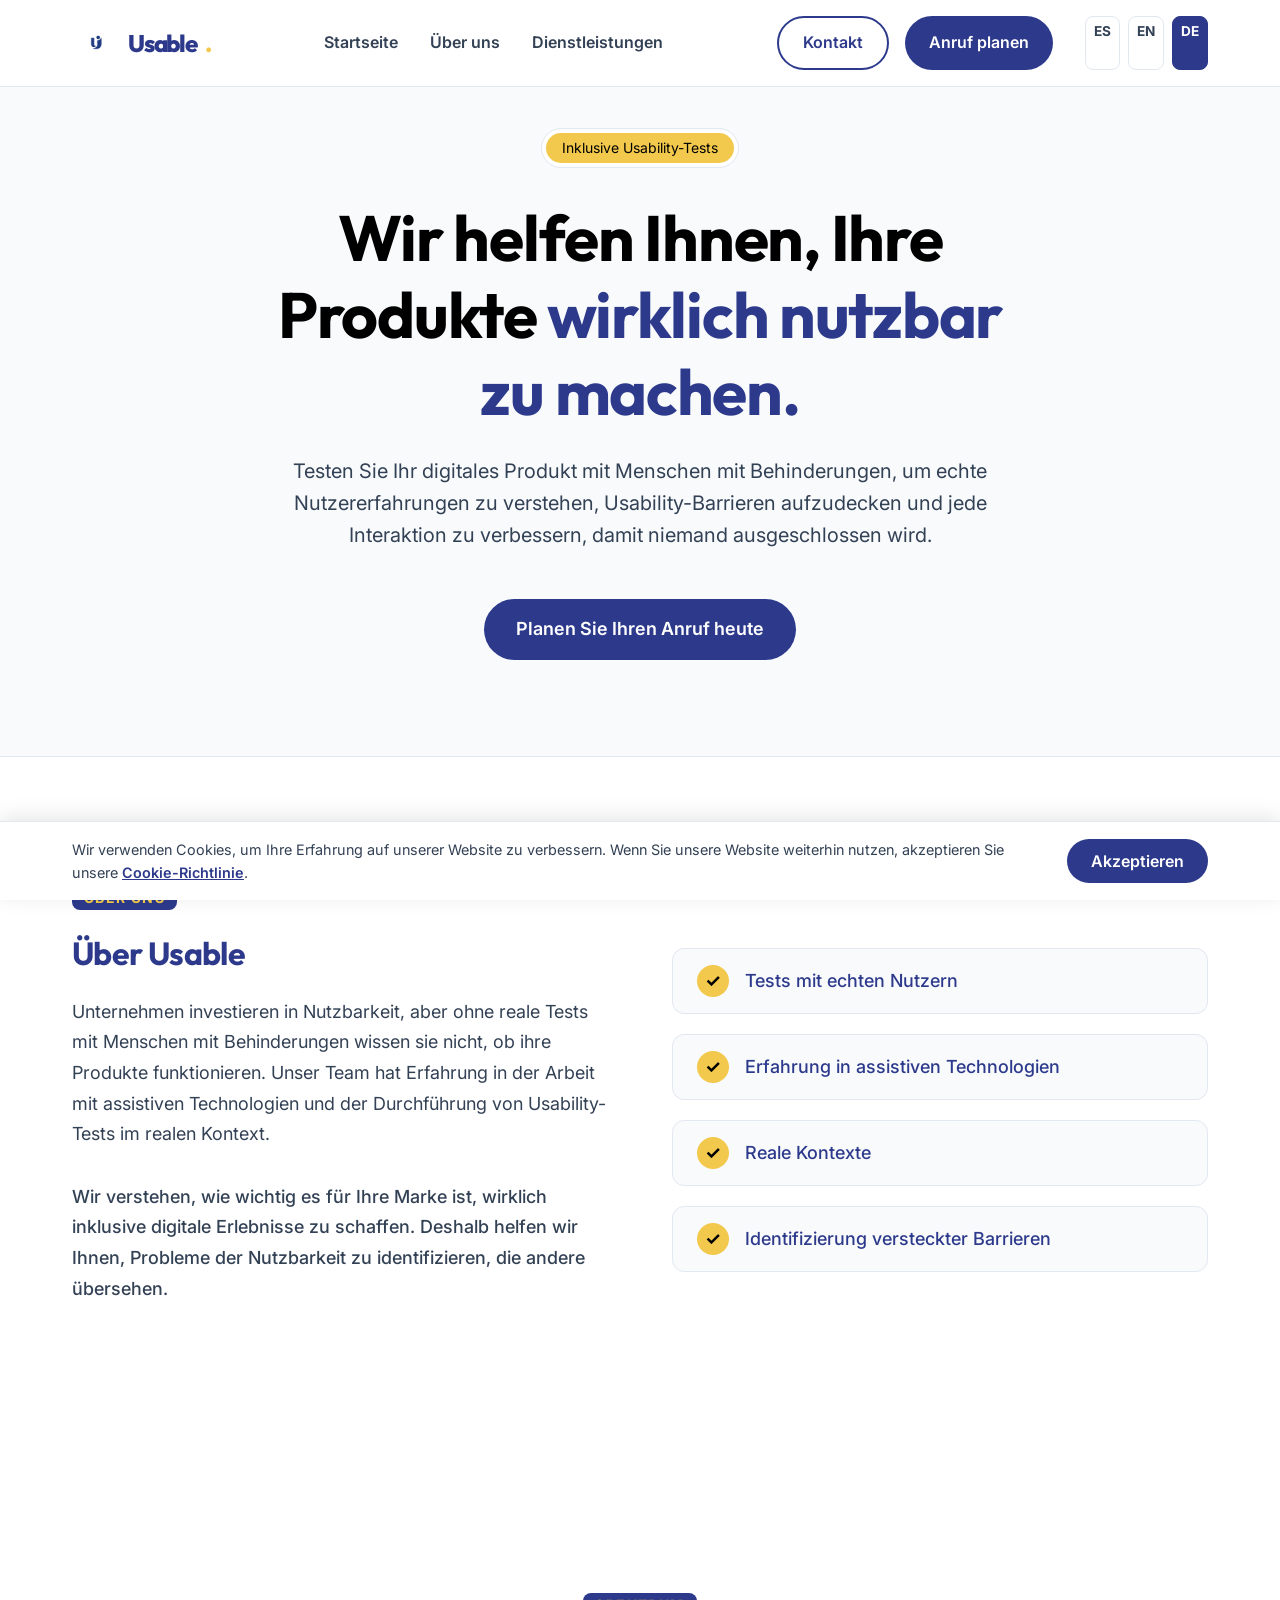
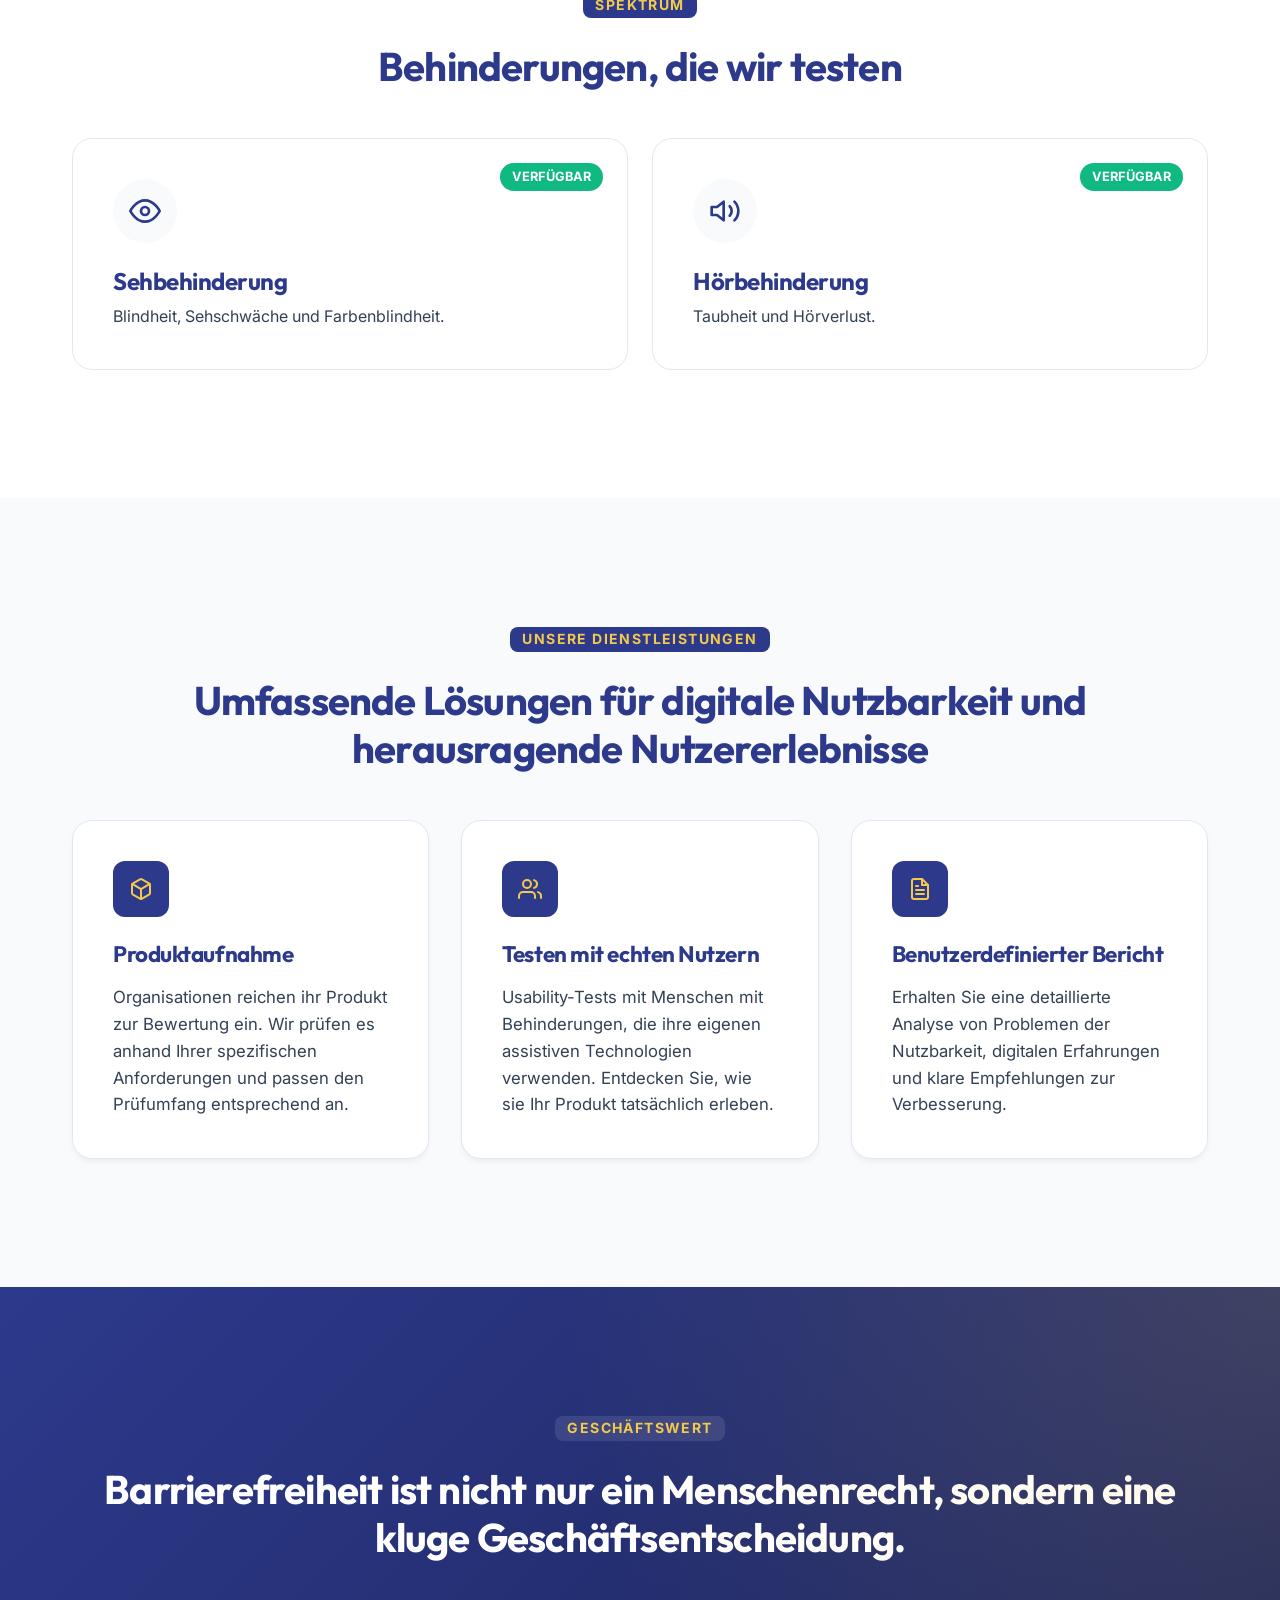
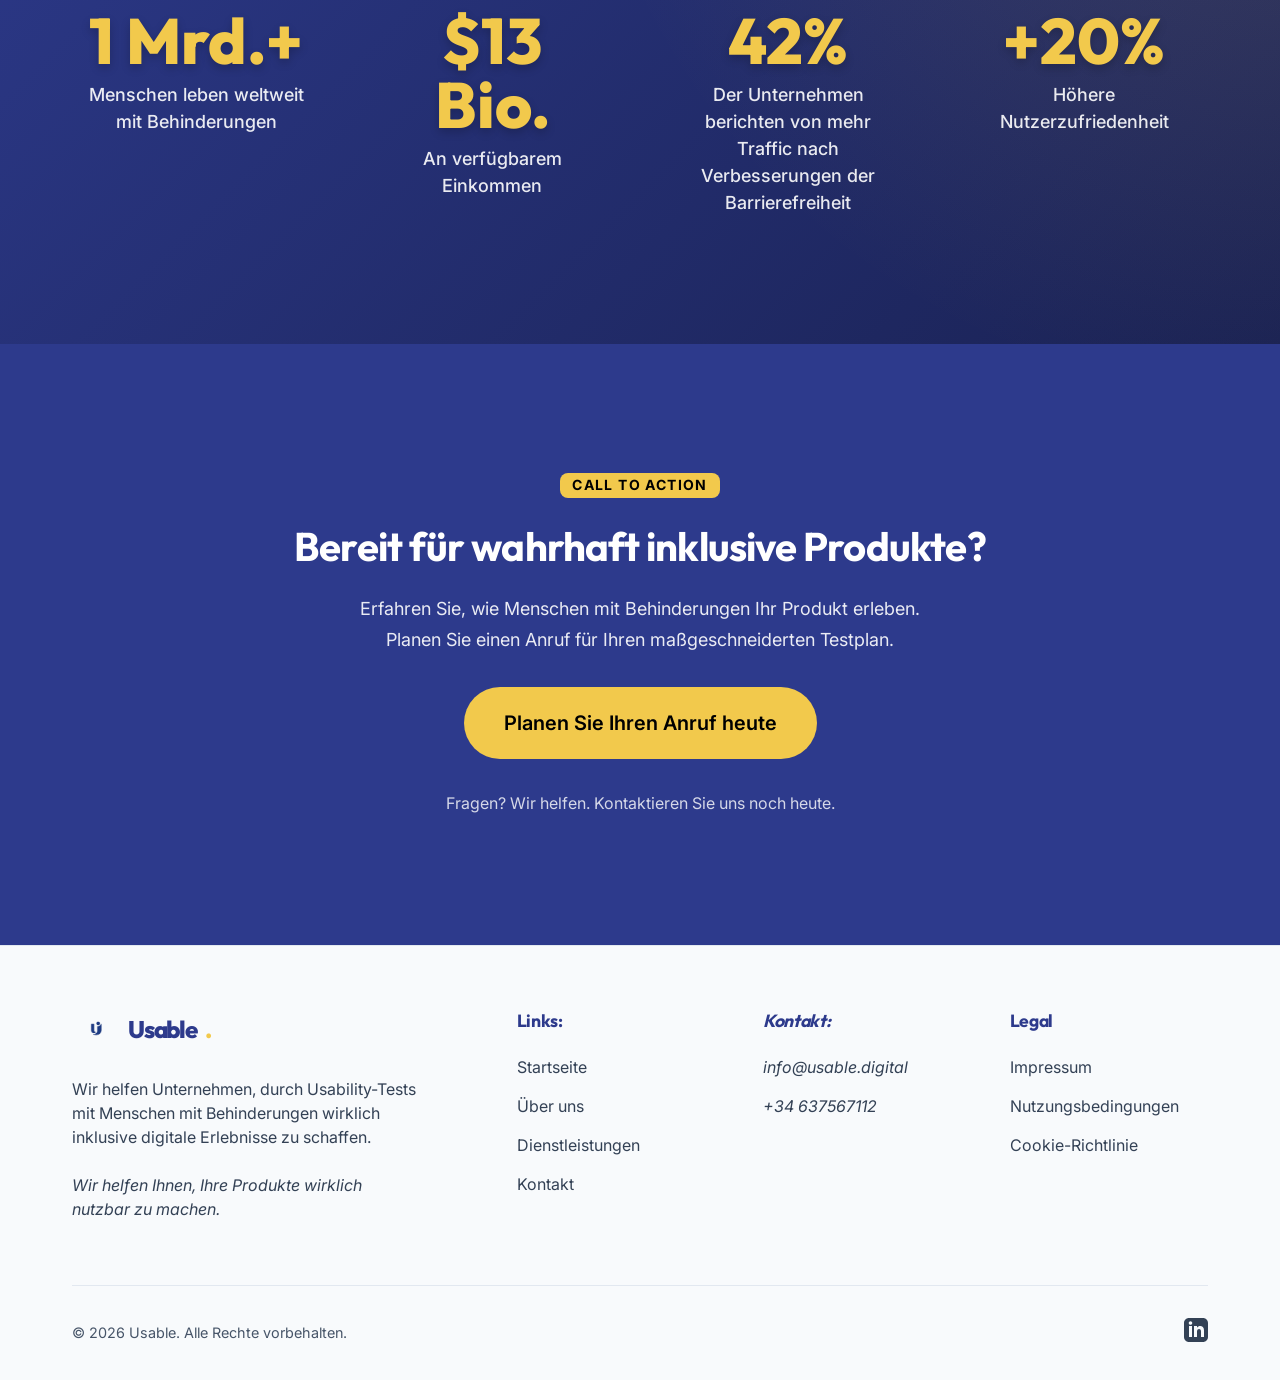
==== commit dc4fd5f0: "Add cookie consent banner to all languages" ====
--- a/de/index.html
+++ b/de/index.html
@@ -293,6 +293,16 @@
         </div>
     </dialog>
 
+    <!-- Cookie Banner -->
+    <div id="cookie-banner" class="cookie-banner" role="dialog" aria-label="Cookie-Hinweis">
+        <div class="container cookie-content">
+            <p>Wir verwenden Cookies, um Ihre Erfahrung auf unserer Website zu verbessern. Wenn Sie unsere Website weiterhin nutzen, akzeptieren Sie unsere <a href="#" data-open-modal="modal-cookies">Cookie-Richtlinie</a>.</p>
+            <div class="cookie-actions">
+                <button id="accept-cookies" class="btn btn-primary">Akzeptieren</button>
+            </div>
+        </div>
+    </div>
+
     <script src="../script.js"></script>
 </body>
 </html>
--- a/style.css
+++ b/style.css
@@ -934,3 +934,46 @@
   color: #fff;
   border-color: var(--primary);
 }
+
+/* Cookie Banner */
+.cookie-banner {
+  position: fixed;
+  bottom: -100%;
+  left: 0;
+  width: 100%;
+  background: var(--surface-1);
+  box-shadow: 0 -4px 20px rgba(0, 0, 0, 0.1);
+  padding: 1rem 0;
+  z-index: 1000;
+  transition: bottom 0.5s ease-in-out;
+  border-top: 1px solid var(--border-color);
+}
+.cookie-banner.show {
+  bottom: 0;
+}
+.cookie-content {
+  display: flex;
+  flex-direction: column;
+  gap: 1rem;
+  align-items: center;
+  justify-content: space-between;
+}
+.cookie-content p {
+  color: var(--text-secondary);
+  font-size: 0.9rem;
+  margin: 0;
+}
+.cookie-content a {
+  color: var(--primary);
+  text-decoration: underline;
+  font-weight: 600;
+}
+.cookie-actions {
+  display: flex;
+  gap: 1rem;
+}
+@media (min-width: 768px) {
+  .cookie-content {
+    flex-direction: row;
+  }
+}
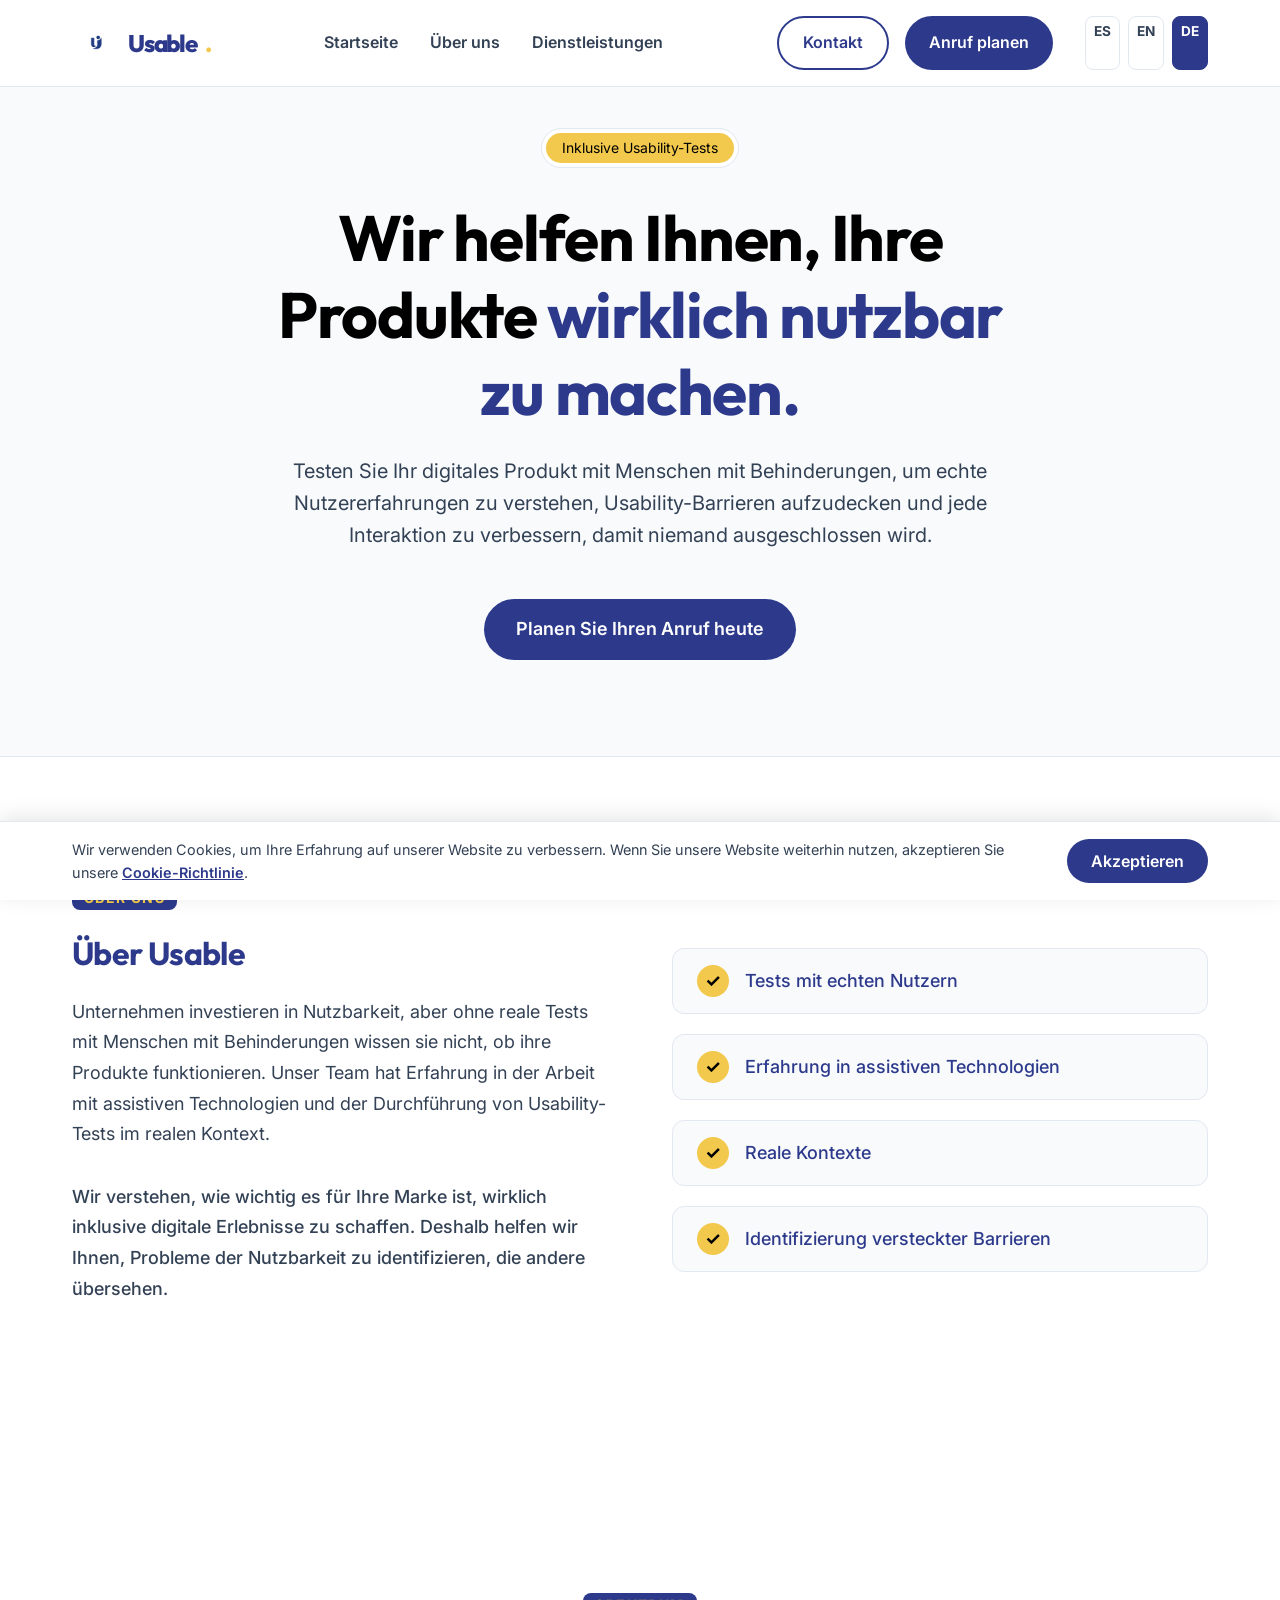
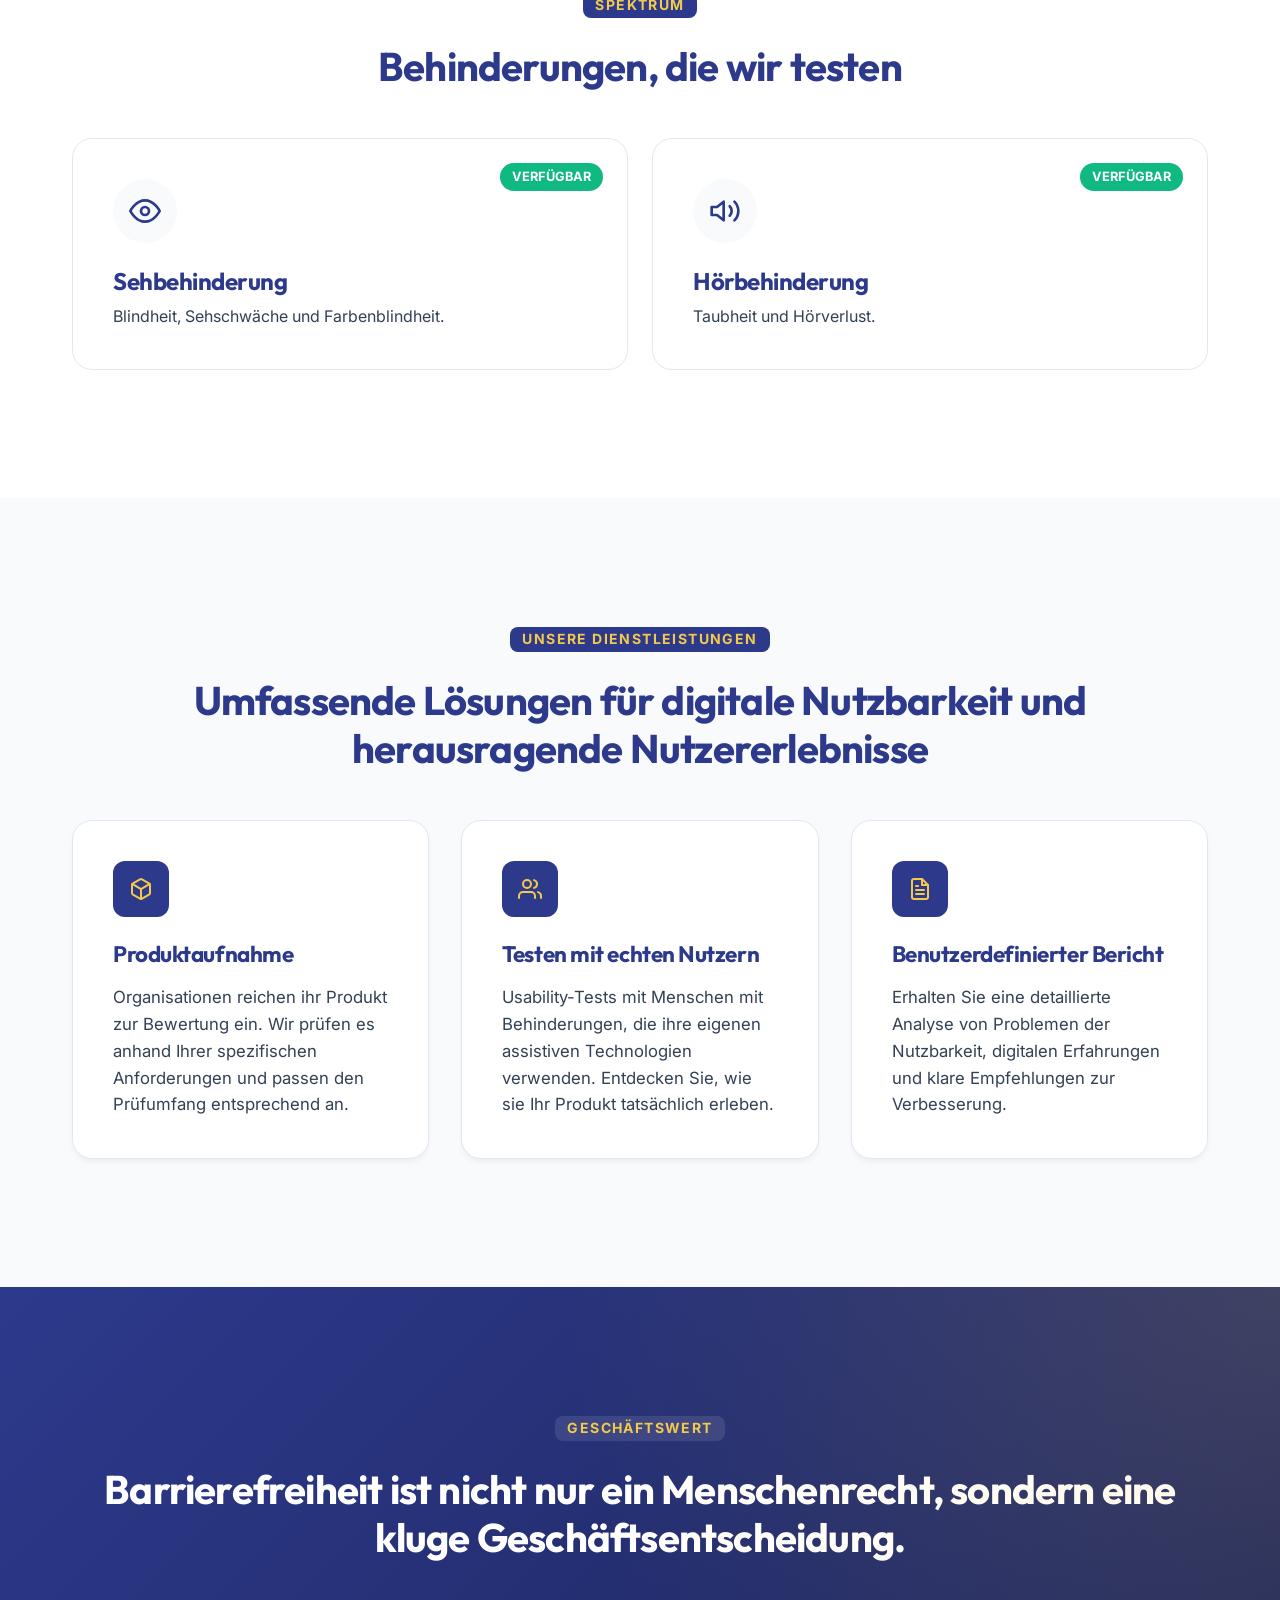
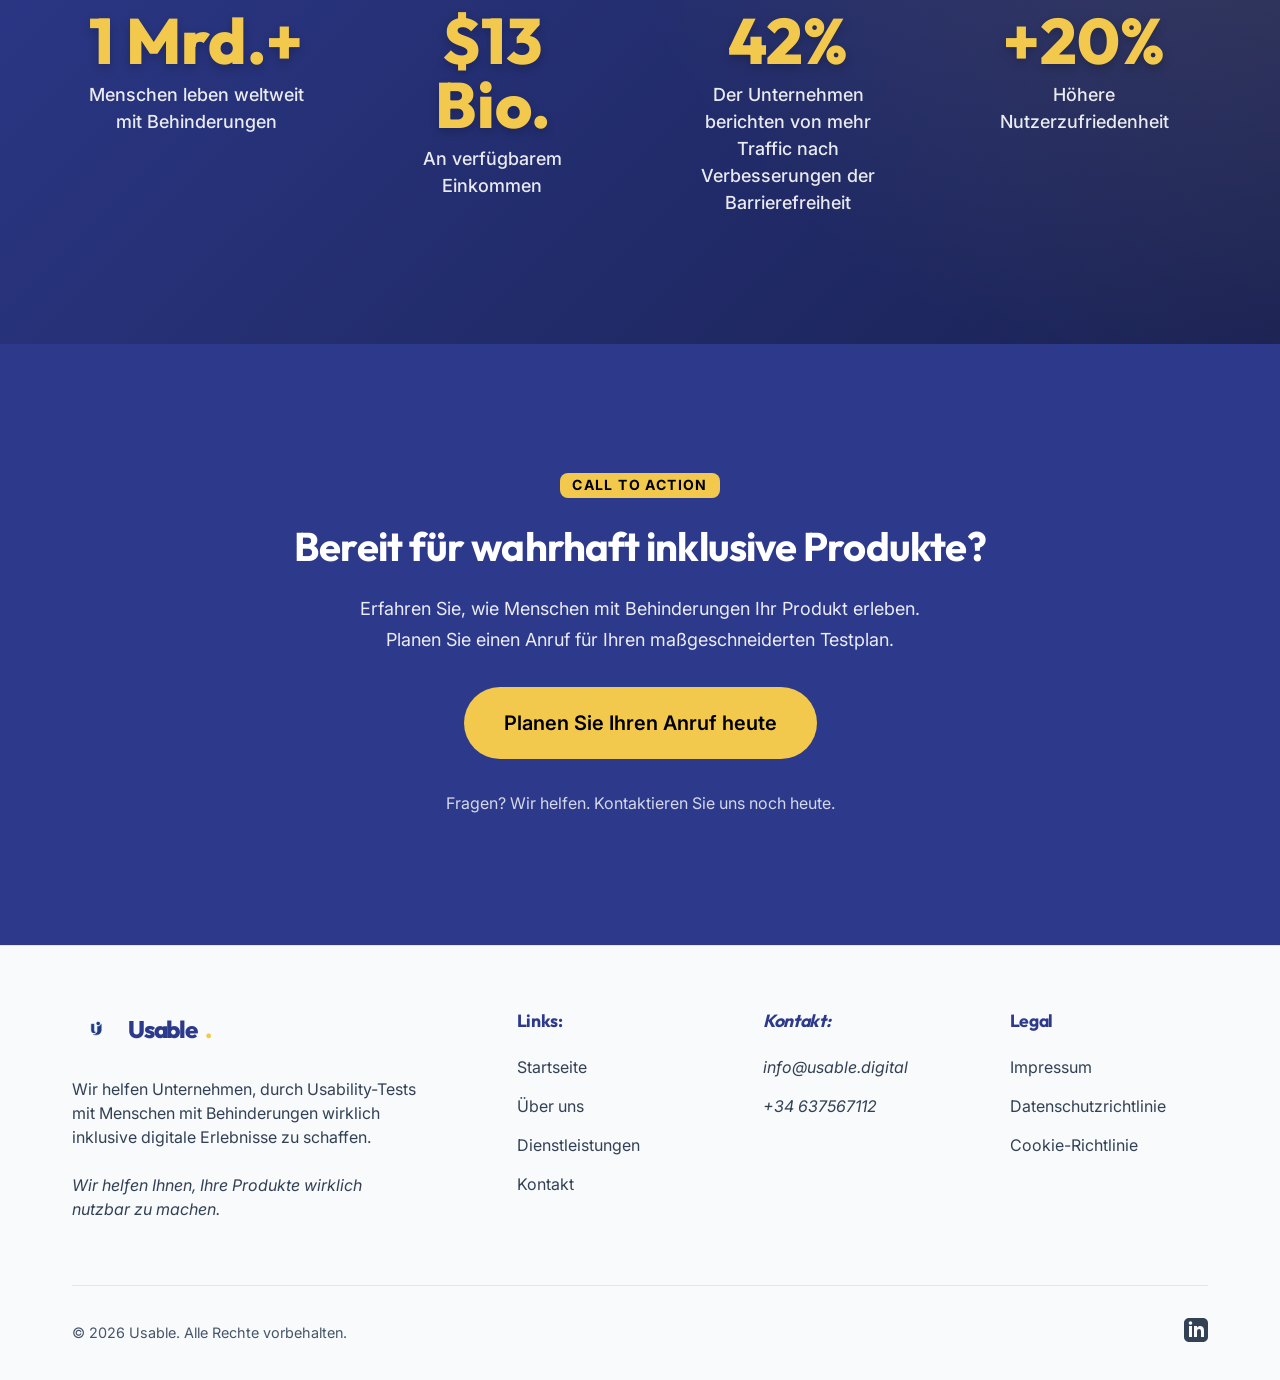
==== commit c37cc6cf: "Update legal documents" ====
--- a/de/index.html
+++ b/de/index.html
@@ -238,7 +238,7 @@
                     <h4>Legal</h4>
                     <ul class="clean-list">
                         <li><a href="#" data-open-modal="modal-legal">Impressum</a></li>
-                        <li><a href="#" data-open-modal="modal-terms">Nutzungsbedingungen</a></li>
+                        <li><a href="#" data-open-modal="modal-terms">Datenschutzrichtlinie</a></li>
                         <li><a href="#" data-open-modal="modal-cookies">Cookie-Richtlinie</a></li>
                     </ul>
                 </nav>
@@ -263,20 +263,91 @@
                 <button class="close-modal" aria-label="Modal schließen" data-close="modal-legal">×</button>
             </div>
             <div class="modal-body">
-                <p>Diese Website wird von NEXIO betrieben. Alle Inhalte, Marken und Daten auf dieser Website, einschließlich, aber nicht beschränkt auf Software, Datenbanken, Texte, Grafiken, Symbole, Hyperlinks, private Informationen, Designs und Vereinbarungen, sind Eigentum von NEXIO oder von NEXIO lizenziert und daher durch lokale und internationale Gesetze und Verträge vor Verletzungen geschützt.</p>
+                <p>Willkommen auf der Website von usable, Teil der ASOCIACION ESTUDIANTIL JUNIOR NEXIO (im Folgenden NEXIO) mit der Steueridentifikationsnummer G75579508 und Adresse in PS/ URIBITARTE, 6 48001 BILBAO (BIZKAIA). Kontakt per E-Mail unter contact@team-nexio.com und eingetragen im Vereinsregister von Bizkaia mit der Nummer AS/B/26060/2025.</p>
+
+                <h4>Geistiges Eigentum</h4>
+                <p>Die Inhalte dieser Website, Texte, Bilder, Töne, Animationen usw. sowie deren grafische Gestaltung und Quellcode sind durch die spanische Gesetzgebung über Rechte an geistigem und gewerblichem Eigentum zugunsten der Unternehmen, aus denen NEXIO besteht, geschützt. Daher ist ihre vollständige oder teilweise Vervielfältigung, Verbreitung oder öffentliche Kommunikation ohne ausdrückliche Genehmigung von NEXIO verboten.</p>
+
+                <h4>Webinhalte und Links</h4>
+                <p>Bei NEXIO sind wir nicht verantwortlich für den Missbrauch der Inhalte unserer Website, da dies in der alleinigen Verantwortung der Person liegt, die auf sie zugreift oder sie nutzt. Wir übernehmen auch keine Verantwortung für die Informationen auf den Webseiten Dritter, auf die über Links oder Suchmaschinen von dieser Website aus zugegriffen werden kann.</p>
+
+                <h4>Aktualisierung und Änderung der Website</h4>
+                <p>NEXIO behält sich das Recht vor, die auf seiner Website enthaltenen Informationen sowie deren Konfiguration und Präsentation ohne vorherige Ankündigung zu ändern oder zu entfernen, ohne dafür eine Verantwortung zu übernehmen.</p>
+
+                <h4>Hinweise zu technischen Aspekten</h4>
+                <p>NEXIO übernimmt keine Verantwortung, die sich aus technischen Problemen oder Ausfällen von Computergeräten ergeben kann, die während der Verbindung zum Internetnetzwerk auftreten, sowie für Schäden, die durch Dritte durch illegitime Eingriffe außerhalb der Kontrolle von NEXIO verursacht werden könnten. Wir sind auch von jeglicher Verantwortung für mögliche Schäden befreit, die der Benutzer aufgrund von Fehlern, Mängeln oder Auslassungen in den von uns bereitgestellten Informationen erleiden könnte, wenn diese aus externen Quellen stammen.</p>
             </div>
         </div>
     </dialog>
 
-    <dialog id="modal-terms" class="modal" aria-label="Nutzungsbedingungen und Datenschutzrichtlinie">
+    <dialog id="modal-terms" class="modal" aria-label="Datenschutzrichtlinie">
         <div class="modal-content">
             <div class="modal-header">
-                <h3>Nutzungsbedingungen & Datenschutzrichtlinie</h3>
+                <h3>Datenschutzrichtlinie</h3>
                 <button class="close-modal" aria-label="Modal schließen" data-close="modal-terms">×</button>
             </div>
             <div class="modal-body">
-                <p>Durch den Zugriff auf und die Nutzung dieses Dienstes akzeptieren Sie und stimmen zu, an die Bedingungen und Bestimmungen dieser Vereinbarung gebunden zu sein. Darüber hinaus unterliegen Sie bei der Nutzung dieser speziellen Dienste allen veröffentlichten Richtlinien oder Regeln, die für solche Dienste gelten. Jede Teilnahme an diesem Dienst stellt eine Annahme dieser Vereinbarung dar. Wenn Sie nicht einverstanden sind, sich an das Obige zu halten, nutzen Sie diesen Dienst bitte nicht.</p>
-                <p>Wir nehmen Ihre Privatsphäre ernst und werden alle Maßnahmen ergreifen, um Ihre persönlichen Daten zu schützen. Alle erhaltenen persönlichen Informationen werden nur zur Erfüllung Ihrer Bestellung verwendet. Wir werden Ihre Informationen an niemanden verkaufen oder weitergeben.</p>
+                <h4>Identifikation des Datenverantwortlichen:</h4>
+                <p>Asociación Estudiantil Junior Empresa NEXIO (im Folgenden „NEXIO“) mit der NIF-ID G75579508 und Sitz in Paseo Uribitarte 6, 48001 Bilbao (Bizkaia). Kontakt: contact@team-nexio.com</p>
+
+                <h4>Wer ist für die Verarbeitung Ihrer Daten verantwortlich?</h4>
+                <p>Diese Datenschutzrichtlinie gilt für alle personenbezogenen Daten, die die betroffene Person NEXIO zur Verfügung stellt, sowie für jede natürliche Person, die an den Aktivitäten und Dienstleistungen interessiert ist, die NEXIO über seine Webseiten und über andere Kommunikationsmittel anbietet. Der Zweck der Datenschutzrichtlinie von NEXIO besteht darin, Transparenz über die Informationen darüber zu schaffen, wie wir Ihre personenbezogenen Daten in Übereinstimmung mit den aktuellen Datenschutzbestimmungen verarbeiten.</p>
+
+                <h4>Zu welchem Zweck verarbeiten wir Ihre personenbezogenen Daten und mit welcher Legitimität?</h4>
+                <p>NEXIO verfügt über ein Verzeichnis von Verarbeitungstätigkeiten, in dem jede der folgenden als Verantwortlicher durchgeführten Verarbeitungen aufgeführt ist:</p>
+                <div class="table-responsive">
+                    <table class="legal-table">
+                        <thead>
+                            <tr>
+                                <th>VERARBEITUNG</th>
+                                <th>ZWECK</th>
+                                <th>RECHTMÄSSIGE GRUNDLAGE</th>
+                            </tr>
+                        </thead>
+                        <tbody>
+                            <tr>
+                                <td>MITGLIEDER</td>
+                                <td>Verwaltung der personenbezogenen Daten von Mitgliedern</td>
+                                <td>Art. 6.1 b) Vertragserfüllung</td>
+                            </tr>
+                            <tr>
+                                <td>KONTAKTPERSONEN</td>
+                                <td>Verwaltung der Kontaktdatenbank</td>
+                                <td>Art. 6.1 f) Berechtigtes Interesse</td>
+                            </tr>
+                            <tr>
+                                <td>VERANSTALTUNGEN</td>
+                                <td>Verwaltung der Teilnehmer</td>
+                                <td>Art. 6.1 a) Einwilligung / Art. 6.1 f) Berechtigtes Interesse</td>
+                            </tr>
+                            <tr>
+                                <td>RECHENSCHAFTSPFLICHT</td>
+                                <td>Administrative Verwaltung</td>
+                                <td>Art. 6.1 b) Vertragserfüllung</td>
+                            </tr>
+                        </tbody>
+                    </table>
+                </div>
+
+                <h4>Wie lange speichern wir Ihre personenbezogenen Daten?</h4>
+                <p>NEXIO speichert die Daten der betroffenen Personen während ihrer Beziehung zur Organisation und danach gemäß den Bestimmungen der Archiv- und Dokumentationsvorschriften.</p>
+
+                <h4>Wer hat Zugriff auf Ihre personenbezogenen Daten?</h4>
+                <p>NEXIO kann Übermittlungen oder Mitteilungen personenbezogener Daten vornehmen, um seinen Verpflichtungen gegenüber den öffentlichen Verwaltungen nachzukommen.</p>
+
+                <h4>Welche Rechte haben die Betroffenen?</h4>
+                <p>Recht auf Auskunft, Berichtigung, Löschung, Einschränkung, Widerspruch und Übertragbarkeit. Diese Rechte können kostenlos durch eine schriftliche Anfrage an nexiocoop@gmail.com ausgeübt werden.</p>
+
+                <h4>Abmeldung von kommerziellen Mitteilungen</h4>
+                <p>Die interessierte Partei hat das Recht, die Einwilligung jederzeit über den Link in jeder Mitteilung oder durch eine Erklärung an contact@team-nexio.com zu widerrufen.</p>
+
+                <h4>Welche Sicherheitsmaßnahmen haben wir implementiert?</h4>
+                <p>NEXIO ergreift die notwendigen Maßnahmen, um Veränderungen, Verluste, Behandlungen oder unbefugten Zugriff in Übereinstimmung mit den geltenden Vorschriften zu vermeiden.</p>
+
+                <h4>Änderung der Datenschutzrichtlinie</h4>
+                <p>NEXIO kann seine Datenschutzrichtlinie jederzeit in Übereinstimmung mit dem geltenden Recht ändern.</p>
+
+                <p><em>Letzte Aktualisierung: 27. März 2025.</em></p>
             </div>
         </div>
     </dialog>
@@ -288,7 +359,11 @@
                 <button class="close-modal" aria-label="Modal schließen" data-close="modal-cookies">×</button>
             </div>
             <div class="modal-body">
-                <p>Diese Website verwendet Cookies, um Ihre Erfahrung zu verbessern, während Sie durch die Website navigieren. Von diesen werden die als notwendig eingestuften Cookies in Ihrem Browser gespeichert, da sie für das Funktionieren grundlegender Website-Funktionen unerlässlich sind. Wir verwenden auch Cookies von Drittanbietern, die uns helfen zu analysieren und zu verstehen, wie Sie diese Website nutzen. Diese Cookies werden in Ihrem Browser nur mit Ihrer Zustimmung gespeichert. Sie haben auch die Möglichkeit, diese Cookies abzulehnen. Das Ablehnen einiger dieser Cookies kann jedoch Ihr Surferlebnis beeinträchtigen.</p>
+                <p>Die JUNIOR ENTERPRISE STUDENT ASSOCIATION Nexio (im Folgenden Nexio) möchte Sie über die Verwendung von Cookies auf ihren Websites informieren.</p>
+                <h4>Von der Zustimmung ausgenommene Cookies</h4>
+                <p>Bestimmte technische Cookies, die der Kommunikation oder bestimmten angeforderten Diensten dienen, sind gemäß Art. 22.2 des Gesetzes 34/2002 von der ausdrücklichen Zustimmungspflicht ausgenommen.</p>
+                <h4>So ändern Sie die Einstellungen</h4>
+                <p>Sie können Cookies über Ihre Browsereinstellungen (Chrome, Firefox, Safari, Edge) einschränken, blockieren oder löschen.</p>
             </div>
         </div>
     </dialog>
--- a/style.css
+++ b/style.css
@@ -977,3 +977,34 @@
     flex-direction: row;
   }
 }
+
+/* Legal Modal Styles */
+.modal-body h4 {
+  margin-top: 1.5rem;
+  margin-bottom: 0.5rem;
+  color: var(--text-color);
+  font-size: 1.1rem;
+}
+
+.table-responsive {
+  overflow-x: auto;
+  margin-bottom: 1.5rem;
+}
+
+.legal-table {
+  width: 100%;
+  border-collapse: collapse;
+  margin-top: 0.5rem;
+  font-size: 0.9rem;
+}
+
+.legal-table th, .legal-table td {
+  padding: 0.75rem;
+  border: 1px solid var(--border-color);
+  text-align: left;
+}
+
+.legal-table th {
+  background-color: var(--bg-light);
+  font-weight: 600;
+}
